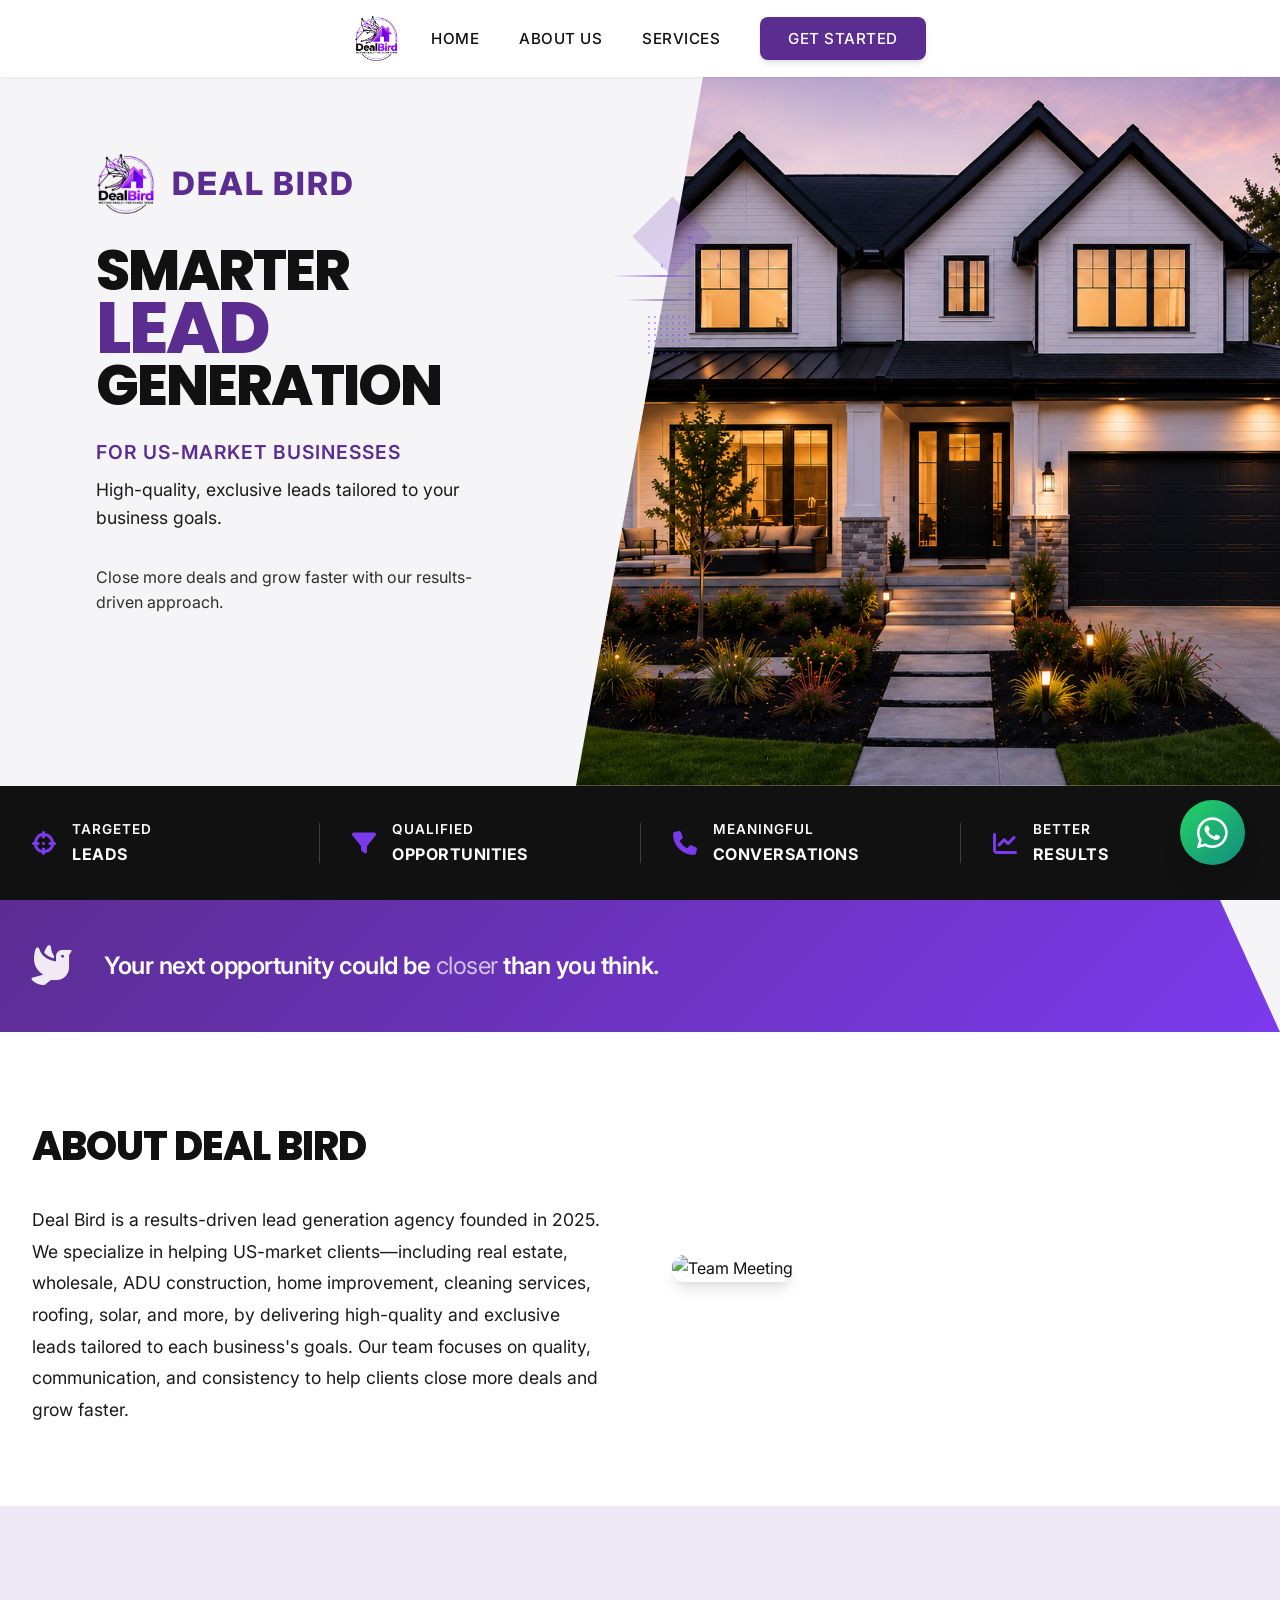
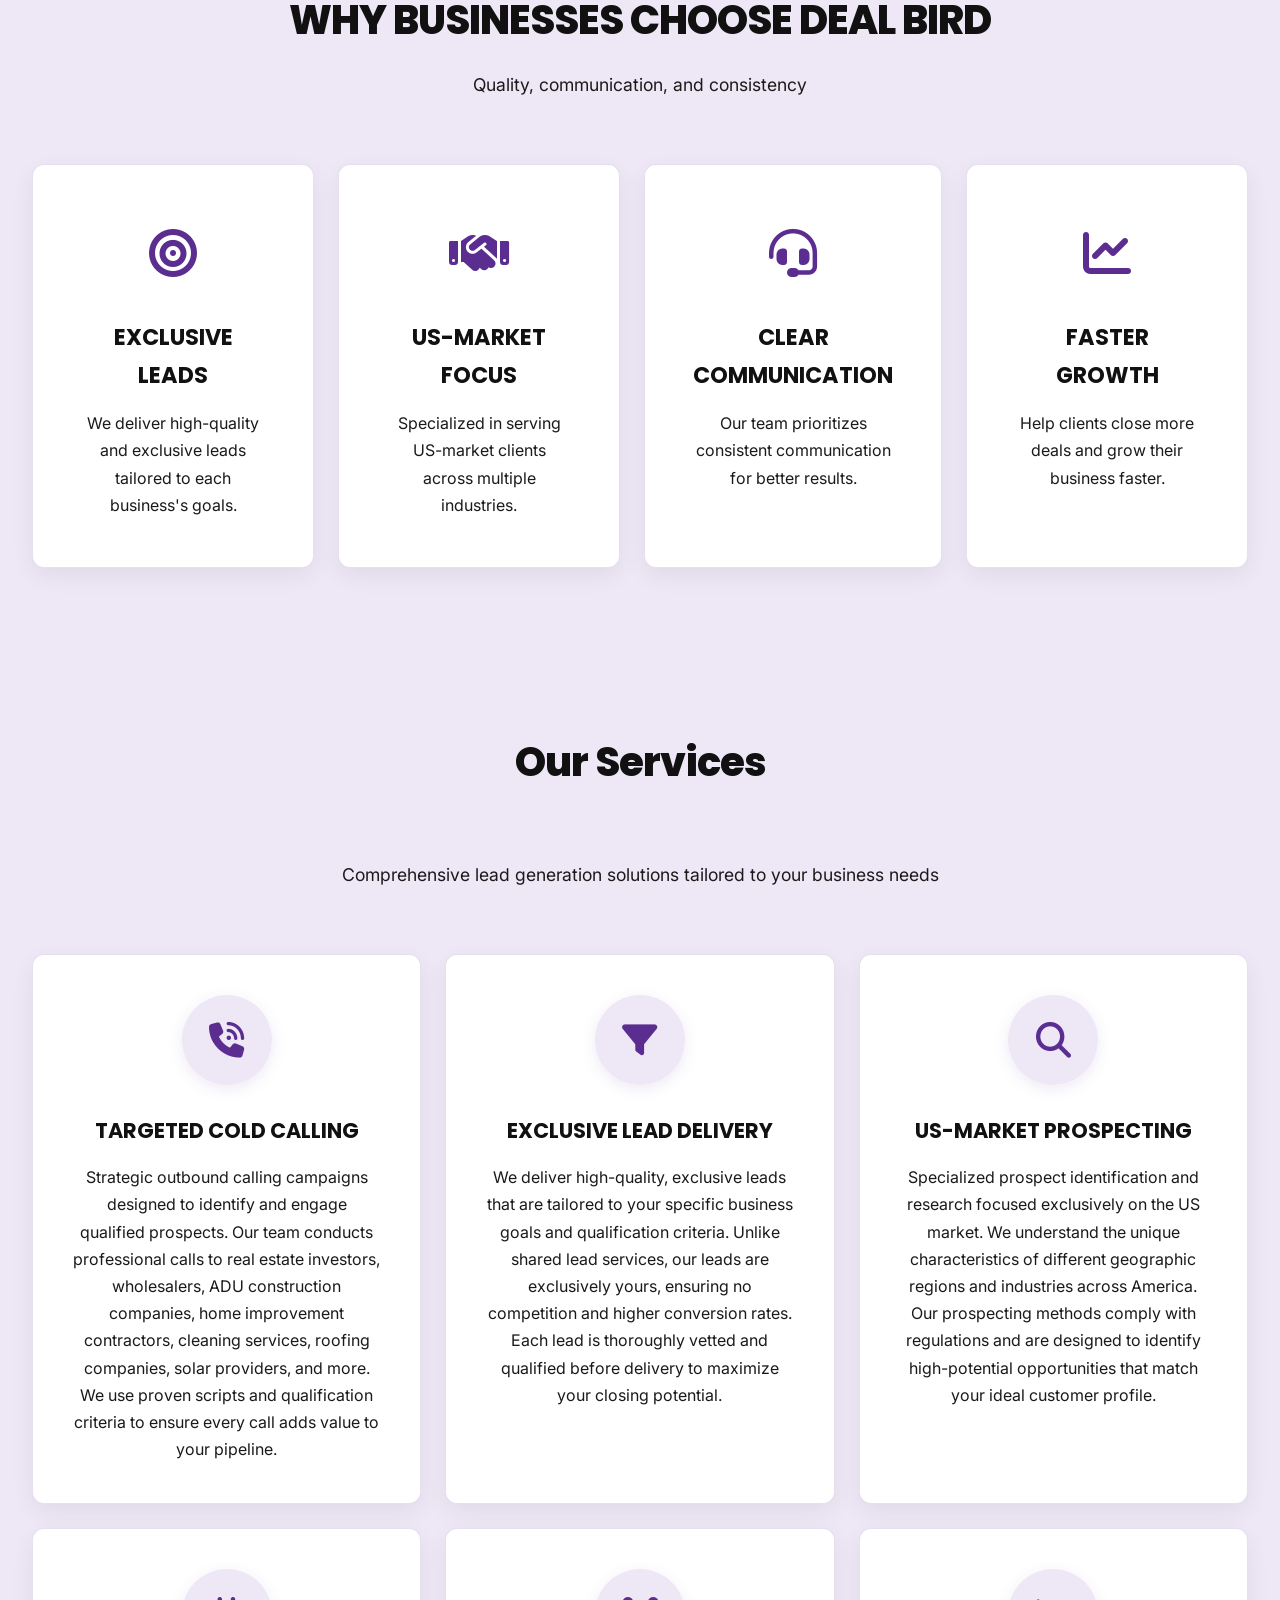
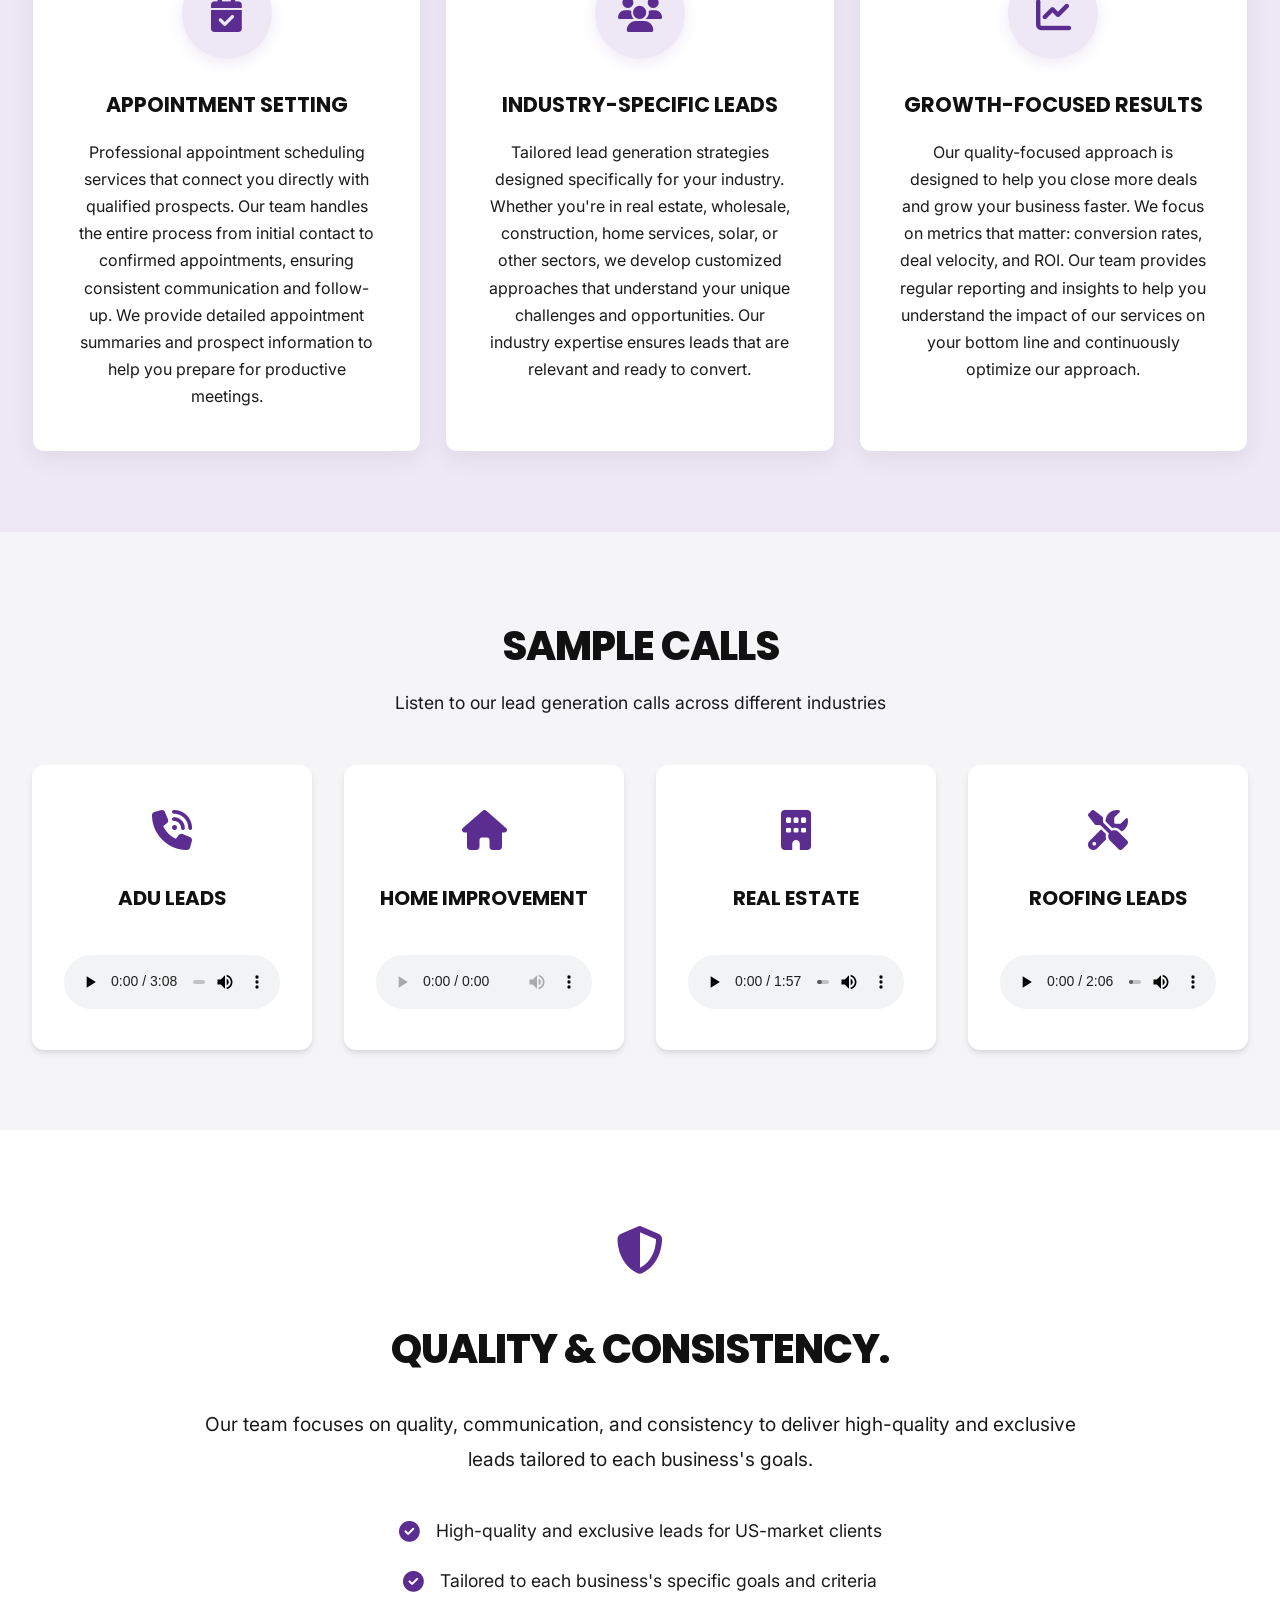
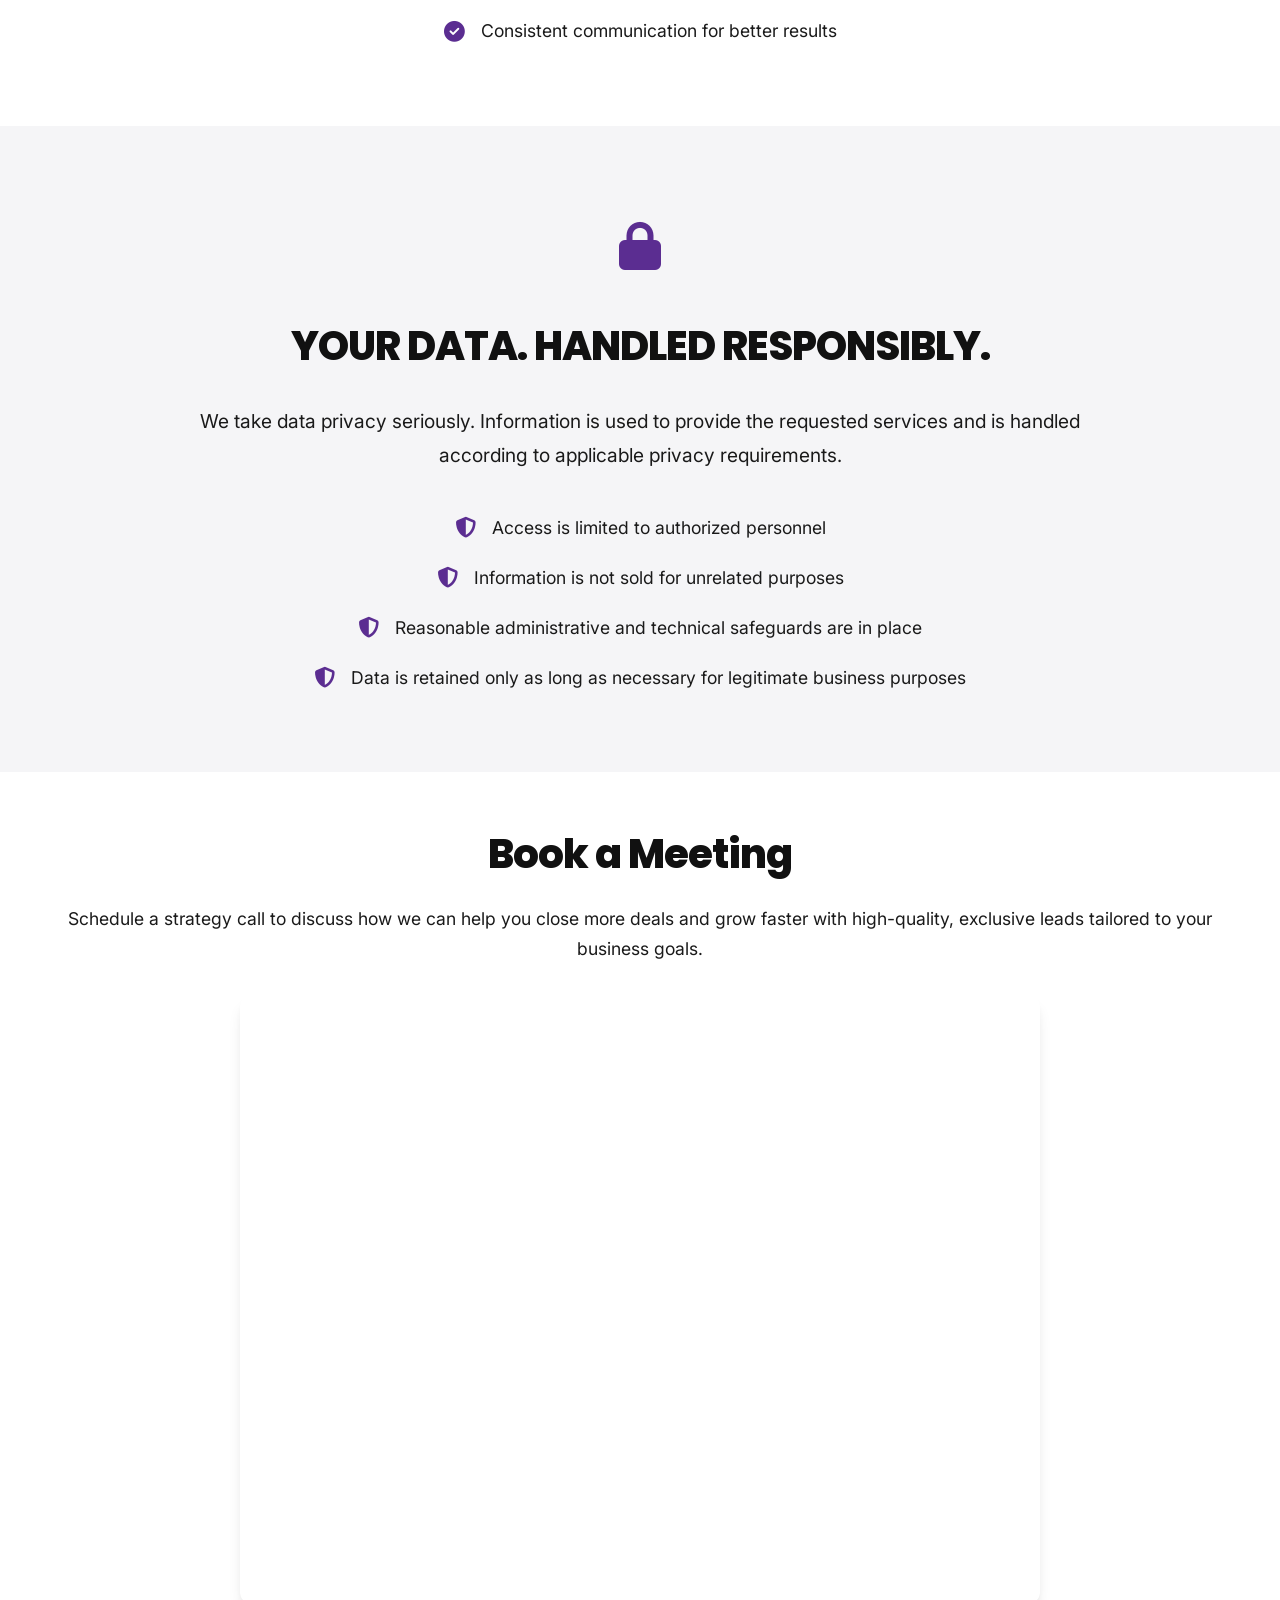
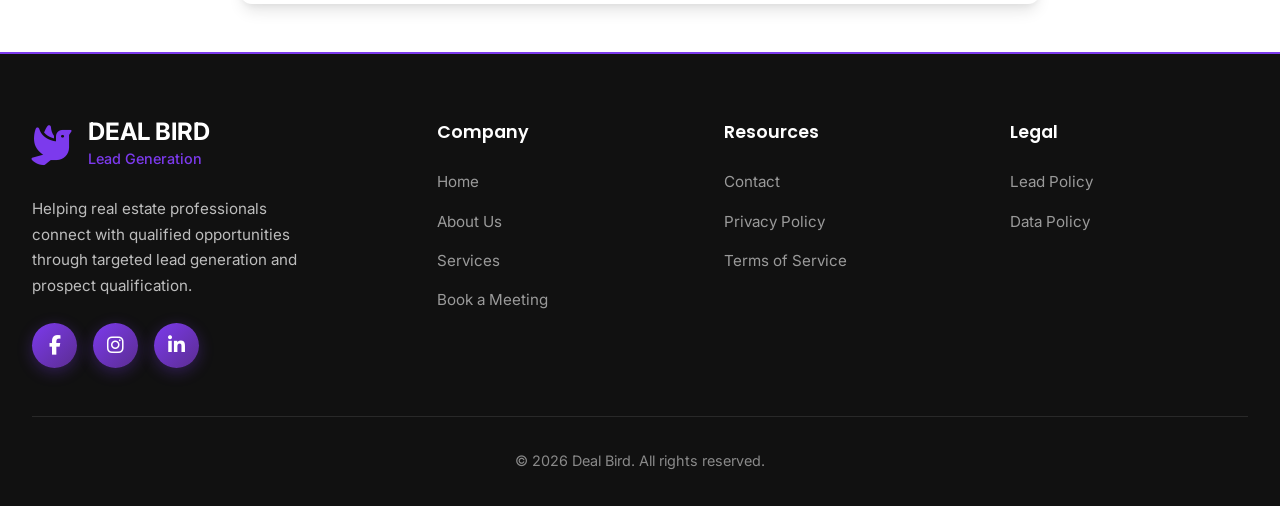
==== index.html @ d58fe621 "Add files via upload" ====
<!DOCTYPE html>
<html lang="en">
<head>
    <meta charset="UTF-8">
    <meta name="viewport" content="width=device-width, initial-scale=1.0, maximum-scale=1.0, user-scalable=no">
    <title>Deal Bird | Real Estate Lead Generation</title>
    <meta name="description" content="Deal Bird helps real estate professionals connect with qualified opportunities through targeted lead generation, cold calling and prospect qualification.">
    <link rel="preconnect" href="https://fonts.googleapis.com">
    <link rel="preconnect" href="https://fonts.gstatic.com" crossorigin>
    <link href="https://fonts.googleapis.com/css2?family=Inter:wght@400;500;600;700&family=Poppins:wght@700;800&display=swap" rel="stylesheet">
    <link rel="stylesheet" href="styles.css">
    <link rel="stylesheet" href="https://cdnjs.cloudflare.com/ajax/libs/font-awesome/6.4.0/css/all.min.css">
</head>
<body>
    <!-- Navigation -->
    <nav class="navbar">
        <div class="nav-container">
            <div class="logo">
                <img src="assets/logo.ico" alt="Deal Bird Logo" class="logo-img">
            </div>
            <ul class="nav-menu">
                <li><a href="#home">Home</a></li>
                <li><a href="#about">About Us</a></li>
                <li><a href="#services">Services</a></li>
                <li><a href="#book-meeting" class="btn-book-meeting">Get Started</a></li>
            </ul>
            <div class="hamburger">
                <span></span>
                <span></span>
                <span></span>
            </div>
        </div>
    </nav>

    <!-- Hero Section Wrapper -->
    <div class="hero-wrapper">
    <!-- Hero Section -->
    <section id="home" class="hero">
        <div class="hero-container">
            <div class="hero-left">
                <div class="hero-brand">
                    <img src="assets/logo.ico" alt="Deal Bird Logo" class="hero-logo">
                    <span class="hero-brand-name">DEAL BIRD</span>
                </div>
                <h1 class="hero-title">
                    <span class="title-smarter">SMARTER</span>
                    <span class="title-lead">LEAD</span>
                    <span class="title-generation">GENERATION</span>
                </h1>
                <p class="hero-subtitle">FOR US-MARKET BUSINESSES</p>
                <div class="hero-description-wrapper">
                    <p class="hero-description">High-quality, exclusive leads tailored to your business goals.</p>
                </div>
                <p class="hero-description-extended">Close more deals and grow faster with our results-driven approach.</p>
                <!-- Google Calendar Appointment Scheduling begin -->
<link href="https://calendar.google.com/calendar/scheduling-button-script.css" rel="stylesheet">
<script src="https://calendar.google.com/calendar/scheduling-button-script.js" async></script>
<script>
(function() {
  var target = document.currentScript;
  window.addEventListener('load', function() {
    calendar.schedulingButton.load({
      url: 'https://calendar.google.com/calendar/appointments/schedules/AcZssZ2p82bOeeBpddSnozGxXfjuK-v0FBzUggP9d746LVMNVBGsROyrPAqVVKRMKeIdL76BM6XuVFI8?gv=true',
      color: '#8E24AA',
      label: 'Book an appointment',
      target,
    });
  });
})();
</script>
<!-- end Google Calendar Appointment Scheduling -->
            </div>
            <div class="hero-right">
                <div class="hero-purple-corner-1"></div>
                <div class="hero-purple-corner-2"></div>
                <div class="hero-purple-line-1"></div>
                <div class="hero-purple-line-2"></div>
                <div class="hero-geo-dots"></div>
                <div class="hero-image-wrapper">
                    <img src="assets/background.jpg" alt="Luxury Home" class="hero-image">
                </div>
            </div>
        </div>
    </section>

    <!-- Feature Bar -->
    <section class="feature-bar">
        <div class="feature-bar-container">
            <div class="feature-item">
                <i class="fas fa-crosshairs"></i>
                <div class="feature-text">
                    <span class="feature-title">TARGETED</span>
                    <span class="feature-subtitle">LEADS</span>
                </div>
            </div>
            <div class="feature-divider"></div>
            <div class="feature-item">
                <i class="fas fa-filter"></i>
                <div class="feature-text">
                    <span class="feature-title">QUALIFIED</span>
                    <span class="feature-subtitle">OPPORTUNITIES</span>
                </div>
            </div>
            <div class="feature-divider"></div>
            <div class="feature-item">
                <i class="fas fa-phone"></i>
                <div class="feature-text">
                    <span class="feature-title">MEANINGFUL</span>
                    <span class="feature-subtitle">CONVERSATIONS</span>
                </div>
            </div>
            <div class="feature-divider"></div>
            <div class="feature-item">
                <i class="fas fa-chart-line"></i>
                <div class="feature-text">
                    <span class="feature-title">BETTER</span>
                    <span class="feature-subtitle">RESULTS</span>
                </div>
            </div>
        </div>
    </section>
    </div>

    <!-- Purple CTA Strip -->
    <section class="cta-strip">
        <div class="cta-strip-container">
            <div class="cta-strip-content">
                <div class="cta-icon">
                    <i class="fas fa-dove"></i>
                </div>
                <p class="cta-text">Your next opportunity could be <span class="cta-highlight">closer</span> than you think.</p>
            </div>
        </div>
    </section>

    <!-- About Section -->
    <section id="about" class="about">
        <div class="about-container">
            <div class="about-content">
                <h2>ABOUT DEAL BIRD</h2>
                <p>Deal Bird is a results-driven lead generation agency founded in 2025. We specialize in helping US-market clients—including real estate, wholesale, ADU construction, home improvement, cleaning services, roofing, solar, and more, by delivering high-quality and exclusive leads tailored to each business's goals. Our team focuses on quality, communication, and consistency to help clients close more deals and grow faster.</p>
            </div>
            <div class="about-image">
                <img src="https://images.unsplash.com/photo-1556761175-5973dc0f32e7?w=600&h=400&fit=crop" alt="Team Meeting">
            </div>
        </div>
    </section>

    <!-- Why Work With Us Section -->
    <section class="trust-section">
        <div class="trust-container">
            <h2>WHY BUSINESSES CHOOSE DEAL BIRD</h2>
            <p class="section-subtitle">Quality, communication, and consistency</p>
            <div class="trust-grid">
                <div class="trust-card">
                    <div class="trust-icon">
                        <i class="fas fa-bullseye"></i>
                    </div>
                    <h3>EXCLUSIVE LEADS</h3>
                    <p>We deliver high-quality and exclusive leads tailored to each business's goals.</p>
                </div>
                <div class="trust-card">
                    <div class="trust-icon">
                        <i class="fas fa-handshake"></i>
                    </div>
                    <h3>US-MARKET FOCUS</h3>
                    <p>Specialized in serving US-market clients across multiple industries.</p>
                </div>
                <div class="trust-card">
                    <div class="trust-icon">
                        <i class="fas fa-headset"></i>
                    </div>
                    <h3>CLEAR COMMUNICATION</h3>
                    <p>Our team prioritizes consistent communication for better results.</p>
                </div>
                <div class="trust-card">
                    <div class="trust-icon">
                        <i class="fas fa-chart-line"></i>
                    </div>
                    <h3>FASTER GROWTH</h3>
                    <p>Help clients close more deals and grow their business faster.</p>
                </div>
            </div>
        </div>
    </section>

    <!-- Services Section -->
    <section id="services" class="services">
        <div class="services-container">
            <h2>Our Services</h2>
            <p class="section-subtitle">Comprehensive lead generation solutions tailored to your business needs</p>
            <div class="services-grid">
                <div class="service-card">
                    <div class="service-icon">
                        <i class="fas fa-phone-volume"></i>
                    </div>
                    <h3>TARGETED COLD CALLING</h3>
                    <p>Strategic outbound calling campaigns designed to identify and engage qualified prospects. Our team conducts professional calls to real estate investors, wholesalers, ADU construction companies, home improvement contractors, cleaning services, roofing companies, solar providers, and more. We use proven scripts and qualification criteria to ensure every call adds value to your pipeline.</p>
                </div>
                <div class="service-card">
                    <div class="service-icon">
                        <i class="fas fa-filter"></i>
                    </div>
                    <h3>EXCLUSIVE LEAD DELIVERY</h3>
                    <p>We deliver high-quality, exclusive leads that are tailored to your specific business goals and qualification criteria. Unlike shared lead services, our leads are exclusively yours, ensuring no competition and higher conversion rates. Each lead is thoroughly vetted and qualified before delivery to maximize your closing potential.</p>
                </div>
                <div class="service-card">
                    <div class="service-icon">
                        <i class="fas fa-search"></i>
                    </div>
                    <h3>US-MARKET PROSPECTING</h3>
                    <p>Specialized prospect identification and research focused exclusively on the US market. We understand the unique characteristics of different geographic regions and industries across America. Our prospecting methods comply with regulations and are designed to identify high-potential opportunities that match your ideal customer profile.</p>
                </div>
                <div class="service-card">
                    <div class="service-icon">
                        <i class="fas fa-calendar-check"></i>
                    </div>
                    <h3>APPOINTMENT SETTING</h3>
                    <p>Professional appointment scheduling services that connect you directly with qualified prospects. Our team handles the entire process from initial contact to confirmed appointments, ensuring consistent communication and follow-up. We provide detailed appointment summaries and prospect information to help you prepare for productive meetings.</p>
                </div>
                <div class="service-card">
                    <div class="service-icon">
                        <i class="fas fa-users"></i>
                    </div>
                    <h3>INDUSTRY-SPECIFIC LEADS</h3>
                    <p>Tailored lead generation strategies designed specifically for your industry. Whether you're in real estate, wholesale, construction, home services, solar, or other sectors, we develop customized approaches that understand your unique challenges and opportunities. Our industry expertise ensures leads that are relevant and ready to convert.</p>
                </div>
                <div class="service-card">
                    <div class="service-icon">
                        <i class="fas fa-chart-line"></i>
                    </div>
                    <h3>GROWTH-FOCUSED RESULTS</h3>
                    <p>Our quality-focused approach is designed to help you close more deals and grow your business faster. We focus on metrics that matter: conversion rates, deal velocity, and ROI. Our team provides regular reporting and insights to help you understand the impact of our services on your bottom line and continuously optimize our approach.</p>
                </div>
            </div>
        </div>
    </section>

    <!-- Sample Calls Section -->
    <section class="sample-calls">
        <div class="sample-calls-container">
            <h2>SAMPLE CALLS</h2>
            <p class="section-subtitle">Listen to our lead generation calls across different industries</p>
            <div class="sample-calls-grid">
                <div class="sample-call-card">
                    <div class="sample-call-icon">
                        <i class="fas fa-phone-volume"></i>
                    </div>
                    <h3>ADU LEADS</h3>
                    <audio controls>
                        <source src="assets/ADU Lead.mp3" type="audio/mpeg">
                        Your browser does not support the audio element.
                    </audio>
                </div>
                <div class="sample-call-card">
                    <div class="sample-call-icon">
                        <i class="fas fa-home"></i>
                    </div>
                    <h3>HOME IMPROVEMENT</h3>
                    <audio controls>
                        <source src="assets/Home Improvement.mpeg" type="audio/mpeg">
                        Your browser does not support the audio element.
                    </audio>
                </div>
                <div class="sample-call-card">
                    <div class="sample-call-icon">
                        <i class="fas fa-building"></i>
                    </div>
                    <h3>REAL ESTATE</h3>
                    <audio controls>
                        <source src="assets/Realestate.mp3" type="audio/mpeg">
                        Your browser does not support the audio element.
                    </audio>
                </div>
                <div class="sample-call-card">
                    <div class="sample-call-icon">
                        <i class="fas fa-tools"></i>
                    </div>
                    <h3>ROOFING LEADS</h3>
                    <audio controls>
                        <source src="assets/roofing lead.mp3" type="audio/mpeg">
                        Your browser does not support the audio element.
                    </audio>
                </div>
            </div>
        </div>
    </section>

    <!-- Lead Quality Section -->
    <section class="lead-quality">
        <div class="lead-quality-container">
            <div class="lead-quality-content">
                <div class="lead-quality-icon">
                    <i class="fas fa-shield-alt"></i>
                </div>
                <h2>QUALITY & CONSISTENCY.</h2>
                <p>Our team focuses on quality, communication, and consistency to deliver high-quality and exclusive leads tailored to each business's goals.</p>
                <div class="lead-quality-points">
                    <div class="quality-point">
                        <i class="fas fa-check-circle"></i>
                        <span>High-quality and exclusive leads for US-market clients</span>
                    </div>
                    <div class="quality-point">
                        <i class="fas fa-check-circle"></i>
                        <span>Tailored to each business's specific goals and criteria</span>
                    </div>
                    <div class="quality-point">
                        <i class="fas fa-check-circle"></i>
                        <span>Consistent communication for better results</span>
                    </div>
                </div>
            </div>
        </div>
    </section>

    <!-- Data Privacy Section -->
    <section class="data-privacy">
        <div class="data-privacy-container">
            <div class="data-privacy-content">
                <div class="data-privacy-icon">
                    <i class="fas fa-lock"></i>
                </div>
                <h2>YOUR DATA. HANDLED RESPONSIBLY.</h2>
                <p>We take data privacy seriously. Information is used to provide the requested services and is handled according to applicable privacy requirements.</p>
                <div class="data-privacy-points">
                    <div class="privacy-point">
                        <i class="fas fa-shield-alt"></i>
                        <span>Access is limited to authorized personnel</span>
                    </div>
                    <div class="privacy-point">
                        <i class="fas fa-shield-alt"></i>
                        <span>Information is not sold for unrelated purposes</span>
                    </div>
                    <div class="privacy-point">
                        <i class="fas fa-shield-alt"></i>
                        <span>Reasonable administrative and technical safeguards are in place</span>
                    </div>
                    <div class="privacy-point">
                        <i class="fas fa-shield-alt"></i>
                        <span>Data is retained only as long as necessary for legitimate business purposes</span>
                    </div>
                </div>
            </div>
        </div>
    </section>

    <!-- Book a Meeting Section -->
    <section id="book-meeting" class="book-meeting">
        <div class="book-meeting-container">
            <h2>Book a Meeting</h2>
            <p>Schedule a strategy call to discuss how we can help you close more deals and grow faster with high-quality, exclusive leads tailored to your business goals.</p>
            <div class="booking-iframe">
                <!-- Google Calendar Appointment Scheduling begin -->
<iframe src="https://calendar.google.com/calendar/appointments/schedules/AcZssZ2p82bOeeBpddSnozGxXfjuK-v0FBzUggP9d746LVMNVBGsROyrPAqVVKRMKeIdL76BM6XuVFI8?gv=true&hl=en" style="border: 0" width="100%" height="600" frameborder="0"></iframe>
<!-- end Google Calendar Appointment Scheduling -->
            </div>
        </div>
    </section>

    <!-- Footer -->
    <footer class="footer">
        <div class="footer-container">
            <div class="footer-grid">
                <div class="footer-brand">
                    <div class="footer-logo-lockup">
                        <i class="fas fa-dove footer-logo-icon"></i>
                        <div class="footer-logo-text">
                            <span class="footer-logo-name">DEAL BIRD</span>
                            <span class="footer-logo-tagline">Lead Generation</span>
                        </div>
                    </div>
                    <p class="footer-description">Helping real estate professionals connect with qualified opportunities through targeted lead generation and prospect qualification.</p>
                    <div class="social-links">
                        <a href="https://www.facebook.com/profile.php?id=61592684417200" target="_blank" class="social-link">
                            <i class="fab fa-facebook-f"></i>
                        </a>
                        <a href="https://www.instagram.com/dealbird_/" target="_blank" class="social-link">
                            <i class="fab fa-instagram"></i>
                        </a>
                        <a href="https://www.linkedin.com/company/deal-birdd/about/" target="_blank" class="social-link">
                            <i class="fab fa-linkedin-in"></i>
                        </a>
                    </div>
                </div>
                <div class="footer-company">
                    <h4>Company</h4>
                    <ul>
                        <li><a href="#home">Home</a></li>
                        <li><a href="#about">About Us</a></li>
                        <li><a href="#services">Services</a></li>
                        <li><a href="#book-meeting">Book a Meeting</a></li>
                    </ul>
                </div>
                <div class="footer-resources">
                    <h4>Resources</h4>
                    <ul>
                        <li><a href="#contact">Contact</a></li>
                        <li><a href="privacy-policy.html">Privacy Policy</a></li>
                        <li><a href="terms-of-service.html">Terms of Service</a></li>
                    </ul>
                </div>
                <div class="footer-legal">
                    <h4>Legal</h4>
                    <ul>
                        <li><a href="lead-policy.html">Lead Policy</a></li>
                        <li><a href="data-policy.html">Data Policy</a></li>
                    </ul>
                </div>
            </div>
            <div class="footer-bottom">
                <p>&copy; 2026 Deal Bird. All rights reserved.</p>
            </div>
        </div>
    </footer>

    <!-- Floating WhatsApp Button -->
    <a href="https://wa.me/1234567890" class="whatsapp-float" target="_blank">
        <i class="fab fa-whatsapp"></i>
    </a>

    <script src="script.js"></script>
</body>
</html>
---- styles.css ----
/* Reset and Base Styles */
* {
    margin: 0;
    padding: 0;
    box-sizing: border-box;
}

:root {
    --color-primary: #5B2D91;
    --color-accent: #7C3AED;
    --color-dark-purple: #452080;
    --color-black: #111111;
    --color-dark: #1A1A1A;
    --color-white: #FFFFFF;
    --color-off-white: #F5F5F7;
    --color-light-purple: #EDE7F6;
    --shadow-sm: 0 1px 2px 0 rgba(0, 0, 0, 0.05);
    --shadow-md: 0 4px 6px -1px rgba(0, 0, 0, 0.1), 0 2px 4px -1px rgba(0, 0, 0, 0.06);
    --shadow-lg: 0 10px 15px -3px rgba(0, 0, 0, 0.1), 0 4px 6px -2px rgba(0, 0, 0, 0.05);
    --shadow-xl: 0 20px 25px -5px rgba(0, 0, 0, 0.1), 0 10px 10px -5px rgba(0, 0, 0, 0.04);
    --shadow-card: 0 8px 25px rgba(17, 17, 17, 0.08);
    --shadow-button: 0 5px 15px rgba(91, 45, 145, 0.20);
}

body {
    font-family: 'Inter', -apple-system, BlinkMacSystemFont, 'Segoe UI', Roboto, 'Helvetica Neue', Arial, sans-serif;
    background-color: var(--color-off-white);
    color: var(--color-black);
    line-height: 1.7;
    overflow-x: hidden;
    -webkit-font-smoothing: antialiased;
    -moz-osx-font-smoothing: grayscale;
    min-height: 100vh;
}

h1, h2, h3, h4, h5, h6 {
    font-family: 'Poppins', -apple-system, BlinkMacSystemFont, 'Segoe UI', Roboto, 'Helvetica Neue', Arial, sans-serif;
    font-weight: 700;
}

body::before {
    display: none;
}

body::after {
    display: none;
}

/* Navigation */
.navbar {
    background-color: var(--color-white);
    padding: 1rem 0;
    position: fixed;
    width: 100%;
    top: 0;
    z-index: 1000;
    box-shadow: var(--shadow-sm);
}

.nav-container {
    max-width: 1400px;
    margin: 0 auto;
    padding: 0 2rem;
    display: flex;
    justify-content: center;
    align-items: center;
    gap: 2rem;
}

.logo {
    display: flex;
    align-items: center;
    gap: 0.75rem;
}

.logo-img {
    height: 45px;
    width: auto;
    object-fit: contain;
}

.nav-menu {
    display: flex;
    list-style: none;
    gap: 2.5rem;
    align-items: center;
}

.nav-menu a {
    text-decoration: none;
    color: var(--color-black);
    font-weight: 500;
    font-size: 0.95rem;
    transition: color 0.3s ease;
    text-transform: uppercase;
    letter-spacing: 0.5px;
    position: relative;
}

.nav-menu a:hover {
    color: var(--color-primary);
}

.nav-menu a::after {
    content: '';
    position: absolute;
    bottom: -4px;
    left: 0;
    width: 0;
    height: 2px;
    background: var(--color-primary);
    transition: width 0.3s ease;
}

.nav-menu a:hover::after {
    width: 100%;
}

.btn-book-meeting {
    background-color: var(--color-primary);
    color: var(--color-white) !important;
    padding: 0.75rem 1.75rem;
    border-radius: 8px;
    font-weight: 600;
    font-size: 0.9rem;
    transition: all 0.3s ease;
    box-shadow: var(--shadow-md);
}

.btn-book-meeting:hover {
    background-color: var(--color-dark-purple);
    transform: translateY(-2px);
    box-shadow: var(--shadow-lg);
}

.hamburger {
    display: none;
    flex-direction: column;
    cursor: pointer;
    gap: 5px;
}

.hamburger span {
    width: 25px;
    height: 3px;
    background-color: var(--black);
    transition: 0.3s;
}

/* Hero Section Wrapper - Flex column for viewport fit */
.hero-wrapper {
    display: flex;
    flex-direction: column;
    justify-content: space-between;
    height: 100vh;
    overflow: hidden;
    width: 100%;
}

/* Hero Section */
.hero {
    position: relative;
    background: var(--color-off-white);
    padding: 0;
    flex: 1;
    overflow: hidden;
    width: 100%;
}

.hero-container {
    max-width: 100%;
    margin: 0 auto;
    padding: 0;
    display: grid;
    grid-template-columns: 45% 55%;
    gap: 0;
    align-items: center;
    width: 100%;
    height: 100%;
}

.hero-left {
    position: relative;
    z-index: 2;
    max-width: 1000px;
    padding: 0 6rem;
}

.hero-brand {
    display: flex;
    align-items: center;
    gap: 1rem;
    margin-bottom: 2rem;
}

.hero-logo {
    height: 60px;
    width: auto;
}

.hero-brand-name {
    font-size: 2rem;
    font-weight: 800;
    color: var(--color-primary);
    letter-spacing: 2px;
}

.hero-right {
    position: relative;
    height: 100%;
    overflow: hidden;
}

.hero-image-wrapper {
    position: absolute;
    top: 0;
    right: 0;
    width: 100%;
    height: 100%;
    clip-path: polygon(20% 0, 100% 0, 100% 100%, 0 100%);
}

.hero-image {
    width: 100%;
    height: 100%;
    object-fit: cover;
    object-position: center center;
}

/* Purple diagonal accent lines along the edge */
.hero-diagonal-line {
    position: absolute;
    top: 0;
    left: 0;
    width: 100%;
    height: 100%;
    background: linear-gradient(135deg, #5B2D91 0%, #5B2D91 3px, transparent 3px);
    clip-path: polygon(19.5% 0, 20.5% 0, -0.5% 100%, 0.5% 100%);
    z-index: 5;
    pointer-events: none;
}

.hero-diagonal-line-light {
    position: absolute;
    top: 0;
    left: 0;
    width: 100%;
    height: 100%;
    background: linear-gradient(135deg, #7C3AED 0%, #7C3AED 2px, transparent 2px);
    clip-path: polygon(20.2% 0, 20.8% 0%, 0.2% 100%, 0.8% 100%);
    z-index: 5;
    pointer-events: none;
}

/* Purple geometric corner overlay - overlapping diagonal */
.hero-purple-corner-1 {
    position: absolute;
    top: 25%;
    left: 8%;
    width: 80px;
    height: 80px;
    background: linear-gradient(135deg, #5B2D91 0%, #7C3AED 100%);
    clip-path: polygon(50% 0%, 100% 50%, 50% 100%, 0% 50%);
    opacity: 0.2;
    z-index: 10;
}

.hero-purple-corner-2 {
    position: absolute;
    top: 30%;
    left: 12%;
    width: 60px;
    height: 60px;
    border: 3px solid #7C3AED;
    clip-path: polygon(50% 0%, 100% 50%, 50% 100%, 0% 50%);
    opacity: 0.4;
    z-index: 10;
}

.hero-purple-line-1 {
    position: absolute;
    top: 35%;
    left: 5%;
    width: 100px;
    height: 2px;
    background: linear-gradient(90deg, transparent 0%, #7C3AED 50%, transparent 100%);
    opacity: 0.6;
    z-index: 10;
}

.hero-purple-line-2 {
    position: absolute;
    top: 38%;
    left: 7%;
    width: 80px;
    height: 2px;
    background: linear-gradient(90deg, transparent 0%, #5B2D91 50%, transparent 100%);
    opacity: 0.5;
    z-index: 10;
}

.hero-geo-dots {
    position: absolute;
    top: 40%;
    left: 10%;
    width: 40px;
    height: 40px;
    background-image: radial-gradient(circle, #7C3AED 1.5px, transparent 1.5px);
    background-size: 6px 6px;
    opacity: 0.4;
    z-index: 10;
}

.hero-title {
    font-size: 5rem;
    font-weight: 800;
    line-height: 0.9;
    margin-bottom: 1.5rem;
    letter-spacing: -2px;
    text-transform: uppercase;
}

.title-smarter {
    color: var(--color-black);
    display: block;
    font-size: 56px;
}

.title-lead {
    color: var(--color-primary);
    display: block;
    font-size: 72px;
}

.title-generation {
    color: var(--color-black);
    display: block;
    font-size: 56px;
}

.hero-subtitle {
    font-size: 1.2rem;
    color: var(--color-primary);
    font-weight: 600;
    margin-bottom: 0.5rem;
    letter-spacing: 1px;
    text-transform: uppercase;
}

.hero-description-wrapper {
    display: flex;
    align-items: center;
    gap: 1.5rem;
    margin-bottom: 2rem;
}

.hero-description {
    font-size: 1.1rem;
    color: var(--color-dark);
    line-height: 1.6;
    margin: 0;
}

.hero-description strong {
    color: var(--color-primary);
    font-weight: 700;
}

.hero-description-extended {
    font-size: 1rem;
    color: var(--color-dark);
    line-height: 1.6;
    margin-bottom: 1rem;
    opacity: 0.9;
}

.hero-cta {
    display: inline-block;
    background-color: var(--color-primary);
    color: var(--color-white);
    padding: 1rem 2.5rem;
    border-radius: 8px;
    font-weight: 600;
    font-size: 1rem;
    text-decoration: none;
    transition: all 0.3s ease;
    box-shadow: var(--shadow-button);
    min-width: 200px;
    text-align: center;
}

.hero-cta:hover {
    background-color: var(--color-dark-purple);
    transform: translateY(-3px);
    box-shadow: var(--shadow-lg);
}

.hero-services {
    display: grid;
    grid-template-columns: repeat(3, 1fr);
    gap: 1.25rem;
}

.hero-service-item {
    display: flex;
    align-items: center;
    gap: 1rem;
    padding: 1.25rem;
    background: var(--white);
    border-radius: 12px;
    border-left: 4px solid var(--primary-purple);
    transition: all 0.3s ease;
}

.hero-service-item:hover {
    transform: translateY(-3px);
    box-shadow: var(--shadow-lg);
}

.hero-service-item i {
    font-size: 1.4rem;
    color: var(--primary-purple);
}

.hero-service-item span {
    font-size: 0.85rem;
    font-weight: 600;
    color: var(--black);
    letter-spacing: 0.5px;
}

.hero-buttons {
    display: flex;
    gap: 1rem;
    flex-wrap: wrap;
}

.btn-primary {
    background: linear-gradient(135deg, var(--primary-purple) 0%, var(--dark-purple) 100%);
    color: var(--white);
    padding: 1rem 2.5rem;
    border: none;
    border-radius: 50px;
    font-size: 1rem;
    font-weight: 600;
    text-decoration: none;
    cursor: pointer;
    transition: all 0.3s ease;
    display: inline-flex;
    align-items: center;
    gap: 0.75rem;
    box-shadow: var(--shadow-md);
}

.btn-primary:hover {
    transform: translateY(-3px);
    box-shadow: var(--shadow-xl);
}

.btn-primary.disabled {
    background: var(--light-gray);
    cursor: not-allowed;
    transform: none;
    box-shadow: none;
}

.btn-whatsapp {
    background: linear-gradient(135deg, #25D366 0%, #128C7E 100%);
    color: var(--white);
    padding: 1rem 2.5rem;
    border: none;
    border-radius: 50px;
    font-size: 1rem;
    font-weight: 600;
    text-decoration: none;
    cursor: pointer;
    transition: all 0.3s ease;
    display: inline-flex;
    align-items: center;
    gap: 0.75rem;
    box-shadow: var(--shadow-md);
}

.btn-whatsapp:hover {
    transform: translateY(-3px);
    box-shadow: var(--shadow-xl);
}

/* Feature Bar */
.feature-bar {
    background-color: var(--color-black);
    padding: 2rem 0;
    width: 100%;
}

.feature-bar-container {
    max-width: 1280px;
    margin: 0 auto;
    padding: 0 2rem;
    display: flex;
    align-items: center;
    justify-content: space-between;
    gap: 2rem;
}

.feature-item {
    display: flex;
    align-items: center;
    gap: 1rem;
    flex: 1;
}

.feature-item i {
    font-size: 1.5rem;
    color: var(--color-accent);
}

.feature-text {
    display: flex;
    flex-direction: column;
}

.feature-title {
    font-size: 0.85rem;
    font-weight: 600;
    color: var(--color-white);
    letter-spacing: 1px;
    text-transform: uppercase;
}

.feature-subtitle {
    font-size: 1rem;
    font-weight: 700;
    color: var(--color-white);
    letter-spacing: 0.5px;
}

.feature-divider {
    width: 1px;
    height: 40px;
    background: rgba(255, 255, 255, 0.2);
}

/* Purple CTA Strip */
.cta-strip {
    background: linear-gradient(135deg, var(--color-primary) 0%, var(--color-accent) 100%);
    padding: 2rem 0;
    position: relative;
    clip-path: polygon(0 0, calc(100% - 60px) 0, 100% 100%, 0 100%);
}

.cta-strip-container {
    max-width: 1280px;
    margin: 0 auto;
    padding: 0 2rem;
}

.cta-strip-content {
    display: flex;
    align-items: center;
    gap: 2rem;
}

.cta-icon {
    font-size: 2.5rem;
    color: var(--color-white);
    opacity: 0.9;
}

.cta-text {
    font-size: 1.5rem;
    font-weight: 600;
    color: var(--color-white);
    margin: 0;
    letter-spacing: -0.5px;
}

.cta-highlight {
    color: rgba(255, 255, 255, 0.7);
    font-weight: 400;
}

/* Sample Calls Section */
.sample-calls {
    background: var(--color-off-white);
    padding: 5rem 0;
}

.sample-calls-container {
    max-width: 1280px;
    margin: 0 auto;
    padding: 0 2rem;
}

.sample-calls h2 {
    font-size: 2.5rem;
    text-align: center;
    margin-bottom: 0.5rem;
    color: var(--color-black);
    font-weight: 800;
    letter-spacing: -1px;
}

.sample-calls .section-subtitle {
    text-align: center;
    margin-bottom: 3rem;
    color: var(--color-dark);
    font-size: 1.1rem;
}

.sample-calls-grid {
    display: grid;
    grid-template-columns: repeat(auto-fit, minmax(280px, 1fr));
    gap: 2rem;
}

.sample-call-card {
    background: var(--color-white);
    padding: 2rem;
    border-radius: 12px;
    box-shadow: var(--shadow-md);
    text-align: center;
    transition: transform 0.3s ease, box-shadow 0.3s ease;
}

.sample-call-card:hover {
    transform: translateY(-5px);
    box-shadow: var(--shadow-lg);
}

.sample-call-icon {
    font-size: 2.5rem;
    color: var(--color-primary);
    margin-bottom: 1rem;
}

.sample-call-card h3 {
    font-size: 1.25rem;
    font-weight: 700;
    color: var(--color-black);
    margin-bottom: 1.5rem;
}

.sample-call-card audio {
    width: 100%;
    margin-top: 1rem;
}

/* About Section */
.about {
    background: var(--color-white);
    padding: 5rem 0;
}

.about-container {
    max-width: 1280px;
    margin: 0 auto;
    padding: 0 2rem;
    display: grid;
    grid-template-columns: 1fr 1fr;
    gap: 4rem;
    align-items: center;
}

.about-content h2 {
    font-size: 2.5rem;
    font-weight: 800;
    color: var(--color-black);
    margin-bottom: 1.5rem;
    letter-spacing: -1px;
}

.about-content h2 span {
    color: var(--color-primary);
}

.about-content p {
    font-size: 1.1rem;
    color: var(--color-dark);
    line-height: 1.8;
}

.about-image img {
    max-width: 100%;
    height: auto;
    border-radius: 12px;
    box-shadow: var(--shadow-lg);
}

/* Call Samples Section */
.call-samples {
    background: var(--color-off-white);
    padding: 5rem 0;
}

.call-samples-container {
    max-width: 1280px;
    margin: 0 auto;
    padding: 0 2rem;
}

.call-samples h2 {
    font-size: 2.5rem;
    text-align: center;
    margin-bottom: 1rem;
    color: var(--color-black);
    font-weight: 800;
    letter-spacing: -1px;
}

.call-samples h2 span {
    color: var(--color-primary);
}

.section-subtitle {
    text-align: center;
    color: var(--color-dark);
    margin-bottom: 4rem;
    font-size: 1.1rem;
}

.samples-grid {
    display: grid;
    grid-template-columns: repeat(auto-fit, minmax(320px, 1fr));
    gap: 2rem;
}

.sample-card {
    background: var(--color-white);
    border-radius: 12px;
    padding: 2rem;
    text-align: center;
    border: 1px solid var(--color-light-purple);
    transition: all 0.3s ease;
    box-shadow: var(--shadow-card);
}

.sample-card:hover {
    transform: translateY(-8px);
    box-shadow: var(--shadow-xl);
}

.sample-placeholder {
    background: linear-gradient(135deg, var(--color-dark-purple) 0%, var(--color-primary) 100%);
    height: 220px;
    display: flex;
    align-items: center;
    justify-content: center;
    border-radius: 8px;
}

.sample-placeholder i {
    font-size: 4rem;
    color: var(--color-white);
}

.sample-card h3 {
    padding: 1.75rem;
    font-size: 1.3rem;
    color: var(--color-black);
    font-weight: 700;
}

.sample-card p {
    padding: 0 1.75rem 1.75rem;
    color: var(--color-dark);
    line-height: 1.6;
}

/* Secret Section */
.secret-section {
    background: var(--color-off-white);
    padding: 6rem 0;
    text-align: center;
}

.secret-container {
    max-width: 1280px;
    margin: 0 auto;
    padding: 0 2rem;
}

.secret-content {
    display: grid;
    grid-template-columns: 1fr 1fr;
    gap: 4rem;
    align-items: center;
}

.secret-text h2 {
    font-size: 2.5rem;
    margin-bottom: 1.5rem;
    color: var(--color-black);
    font-weight: 800;
    letter-spacing: -1px;
}

.secret-text p {
    font-size: 1.2rem;
    color: var(--color-dark);
    line-height: 1.8;
}

.secret-visual {
    display: flex;
    justify-content: center;
    align-items: center;
}

.secret-graphic {
    display: flex;
    gap: 2rem;
    align-items: center;
    justify-content: center;
    padding: 3rem;
    background: linear-gradient(135deg, var(--color-light-purple) 0%, var(--color-off-white) 100%);
    border-radius: 20px;
    border: 2px solid rgba(91,45,145,0.2);
}

.secret-graphic i {
    font-size: 3.5rem;
    color: var(--color-primary);
}

.process {
    background: var(--color-white);
    padding: 6rem 0;
}

.process-container {
    max-width: 1280px;
    margin: 0 auto;
    padding: 0 2rem;
}

.process h2 {
    font-size: 2.5rem;
    text-align: center;
    margin-bottom: 4rem;
    color: var(--color-black);
    font-weight: 800;
    letter-spacing: -1px;
}

.process h2 span {
    color: var(--color-primary);
}

.process-grid {
    display: grid;
    grid-template-columns: repeat(5, 1fr);
    gap: 24px;
}

.process-card {
    background: #FFFFFF;
    padding: 2.5rem;
    border-radius: 12px;
    text-align: center;
    border: 1px solid rgba(91,45,145,0.15);
    transition: all 0.25s ease;
    box-shadow: 0 8px 25px rgba(17,17,17,0.06);
    position: relative;
}

.process-card:hover {
    background: #F0E9FA;
    border: 1px solid rgba(91,45,145,0.40);
    box-shadow: 0 15px 35px rgba(91,45,145,0.16);
    transform: translateY(-6px);
}

.process-card:hover .process-number {
    color: #7C3AED;
}

.process-number {
    font-size: 56px;
    font-weight: 700;
    color: #5B2D91;
    margin-bottom: 0.5rem;
    letter-spacing: -2px;
    transition: all 0.25s ease;
}

.process-icon {
    font-size: 1.8rem;
    color: var(--color-primary);
    margin-bottom: 1rem;
    transition: all 0.25s ease;
}

.process-card:hover .process-icon {
    color: #7C3AED;
}

.process-card h3 {
    font-size: 1.4rem;
    margin-bottom: 1rem;
    color: var(--color-black);
    font-weight: 700;
}

.process-card p {
    color: var(--color-dark);
    line-height: 1.7;
}

/* Services Section */
.services {
    background: var(--color-light-purple);
    padding: 5rem 0;
}

.services-header {
    text-align: center;
    margin-bottom: 4rem;
    padding: 2rem;
    background: rgba(255, 255, 255, 0.9);
    border-radius: 20px;
    border: 2px solid rgba(91, 33, 182, 0.5);
    max-width: 800px;
    margin-left: auto;
    margin-right: auto;
    box-shadow: var(--shadow-lg);
}

.services-container {
    max-width: 1280px;
    margin: 0 auto;
    padding: 0 2rem;
}

.services h2 {
    font-size: 2.5rem;
    text-align: center;
    margin-bottom: 4rem;
    color: var(--primary-purple);
    font-weight: 800;
    letter-spacing: -1px;
}

.services-grid {
    display: grid;
    grid-template-columns: repeat(3, 1fr);
    gap: 24px;
}

.service-card {
    background: #FFFFFF;
    padding: 2.5rem;
    border-radius: 12px;
    text-align: center;
    border: 1px solid rgba(91,45,145,0.15);
    transition: all 0.25s ease;
    box-shadow: 0 8px 25px rgba(17,17,17,0.06);
}

.service-card:hover {
    background: #F0E9FA;
    border: 1px solid rgba(91,45,145,0.40);
    box-shadow: 0 15px 35px rgba(91,45,145,0.16);
    transform: translateY(-6px);
}

.service-icon {
    width: 90px;
    height: 90px;
    background: linear-gradient(135deg, var(--color-light-purple) 0%, var(--color-light-purple) 100%);
    border-radius: 50%;
    display: flex;
    align-items: center;
    justify-content: center;
    margin: 0 auto 1.75rem;
    box-shadow: 0 4px 15px rgba(91,45,145,0.1);
    transition: all 0.25s ease;
}

.service-icon i {
    font-size: 2.2rem;
    color: var(--color-primary);
    transition: all 0.25s ease;
}

.service-card:hover .service-icon {
    background: #5B2D91;
}

.service-card:hover .service-icon i {
    color: #FFFFFF;
}

.service-card h3 {
    font-size: 1.3rem;
    margin-bottom: 1rem;
    color: var(--color-black);
    font-weight: 700;
}

.service-card p {
    color: var(--color-dark);
    line-height: 1.7;
}

/* Why Work With Us / Trust Section */
.trust-section {
    background: var(--color-light-purple);
    padding: 5rem 0;
}

.trust-container {
    max-width: 1280px;
    margin: 0 auto;
    padding: 0 2rem;
}

.trust-section h2 {
    font-size: 2.5rem;
    text-align: center;
    margin-bottom: 1rem;
    color: var(--color-black);
    font-weight: 800;
    letter-spacing: -1px;
}

.trust-section h2 span {
    color: var(--color-primary);
}

.trust-grid {
    display: grid;
    grid-template-columns: repeat(4, 1fr);
    gap: 24px;
    margin-top: 3rem;
}

.trust-card {
    background: #FFFFFF;
    padding: 3rem;
    border-radius: 12px;
    text-align: center;
    border: 1px solid rgba(91,45,145,0.15);
    transition: all 0.25s ease;
    box-shadow: 0 8px 25px rgba(17,17,17,0.06);
    min-height: 280px;
}

.trust-card:hover {
    background: #F0E9FA;
    border: 1px solid rgba(91,45,145,0.40);
    box-shadow: 0 15px 35px rgba(91,45,145,0.16);
    transform: translateY(-6px);
}

.trust-icon {
    font-size: 3rem;
    color: var(--color-primary);
    margin-bottom: 1.5rem;
    transition: all 0.25s ease;
}

.trust-card:hover .trust-icon {
    color: #7C3AED;
}

.trust-card h3 {
    font-size: 1.4rem;
    color: var(--color-black);
    font-weight: 700;
    margin-bottom: 1rem;
}

.trust-card p {
    color: var(--color-dark);
    line-height: 1.7;
    font-size: 1rem;
}

/* Lead Quality Section */
.lead-quality {
    background: var(--color-white);
    padding: 5rem 0;
}

.lead-quality-container {
    max-width: 1280px;
    margin: 0 auto;
    padding: 0 2rem;
}

.lead-quality-content {
    max-width: 900px;
    margin: 0 auto;
    text-align: center;
}

.lead-quality-icon {
    font-size: 3rem;
    color: var(--color-primary);
    margin-bottom: 1.5rem;
}

.lead-quality-content h2 {
    font-size: 2.5rem;
    margin-bottom: 1.5rem;
    color: var(--color-black);
    font-weight: 800;
    letter-spacing: -1px;
}

.lead-quality-content p {
    font-size: 1.2rem;
    color: var(--color-dark);
    line-height: 1.8;
    margin-bottom: 2.5rem;
}

.lead-quality-points {
    display: flex;
    flex-direction: column;
    gap: 1.25rem;
    align-items: center;
}

.quality-point {
    display: flex;
    align-items: center;
    gap: 1rem;
    font-size: 1.1rem;
    color: var(--color-dark);
}

.quality-point i {
    color: var(--color-primary);
    font-size: 1.3rem;
}

.lead-quality-grid {
    display: grid;
    grid-template-columns: 1fr 1fr;
    gap: 2rem;
    align-items: center;
}

.lead-quality-text {
    padding: 2rem;
    background: var(--color-white);
    border-radius: 12px;
    box-shadow: var(--shadow-card);
}

.lead-quality-text h2 {
    font-size: 2rem;
    margin-bottom: 1rem;
    color: var(--color-black);
    font-weight: 700;
}

.lead-quality-text p {
    font-size: 1.1rem;
    color: var(--color-dark);
    line-height: 1.7;
}

.lead-quality-visual {
    padding: 2rem;
    background: var(--color-white);
    border-radius: 12px;
    box-shadow: var(--shadow-card);
}

.lead-quality-visual img {
    width: 100%;
    height: auto;
    border-radius: 12px;
}

/* Data Privacy Section */
.data-privacy {
    background: var(--color-off-white);
    padding: 5rem 0;
}

.data-privacy-container {
    max-width: 1280px;
    margin: 0 auto;
    padding: 0 2rem;
}

.data-privacy-content {
    max-width: 900px;
    margin: 0 auto;
    text-align: center;
}

.data-privacy-icon {
    font-size: 3rem;
    color: var(--color-primary);
    margin-bottom: 1.5rem;
}

.data-privacy-content h2 {
    font-size: 2.5rem;
    margin-bottom: 1.5rem;
    color: var(--color-black);
    font-weight: 800;
    letter-spacing: -1px;
}

.data-privacy-content p {
    font-size: 1.2rem;
    color: var(--color-dark);
    line-height: 1.8;
    margin-bottom: 2.5rem;
}

.data-privacy-points {
    display: flex;
    flex-direction: column;
    gap: 1.25rem;
    align-items: center;
}

.privacy-point {
    display: flex;
    align-items: center;
    gap: 1rem;
    font-size: 1.1rem;
    color: var(--color-dark);
}

.privacy-point i {
    color: var(--color-primary);
    font-size: 1.3rem;
}

/* Contact Form Section */

.contact {
    background: var(--color-light-purple);
    padding: 5rem 0;
}

.contact-container {
    max-width: 1280px;
    margin: 0 auto;
    padding: 0 2rem;
}

.contact h2 {
    font-size: 2.5rem;
    text-align: center;
    margin-bottom: 1rem;
    color: var(--color-black);
    font-weight: 800;
    letter-spacing: -1px;
}

.contact h2 span {
    color: var(--color-primary);
}

.contact-form {
    background: var(--color-white);
    padding: 3rem;
    border-radius: 12px;
    border: 1px solid rgba(91,45,145,0.3);
    box-shadow: 0 15px 40px rgba(91,45,145,0.15);
    max-width: 600px;
    margin: 0 auto;
}

.form-group {
    margin-bottom: 1.75rem;
}

.form-group label {
    display: block;
    margin-bottom: 0.5rem;
    font-weight: 600;
    color: var(--color-black);
    font-size: 0.95rem;
}

.form-group input,
.form-group select,
.form-group textarea {
    width: 100%;
    padding: 1rem;
    border: 2px solid var(--color-light-purple);
    border-radius: 8px;
    font-size: 1rem;
    font-family: inherit;
    background: var(--color-off-white);
    color: var(--color-black);
    transition: all 0.3s ease;
}

.form-group input:focus,
.form-group select:focus,
.form-group textarea:focus {
    outline: none;
    border-color: var(--color-primary);
}

.form-group select {
    cursor: pointer;
}

.btn-submit {
    background-color: var(--color-primary);
    color: var(--color-white);
    padding: 1rem 2rem;
    border: none;
    border-radius: 8px;
    font-size: 1rem;
    font-weight: 600;
    cursor: pointer;
    transition: all 0.3s ease;
    width: 100%;
    box-shadow: var(--shadow-button);
}

.btn-submit:hover {
    background-color: var(--color-dark-purple);
    transform: translateY(-2px);
    box-shadow: var(--shadow-lg);
}

/* Book a Meeting Section */
.book-meeting {
    background: var(--color-white);
    padding: 3rem 0;
}

.book-meeting-container {
    max-width: 1280px;
    margin: 0 auto;
    padding: 0 2rem;
    text-align: center;
}

.book-meeting h2 {
    font-size: 2.5rem;
    margin-bottom: 1rem;
    color: var(--color-black);
    font-weight: 800;
    letter-spacing: -1px;
}

.book-meeting h2 span {
    color: var(--color-primary);
}

.book-meeting p {
    color: var(--color-dark);
    margin-bottom: 2rem;
    font-size: 1.1rem;
}

.booking-iframe {
    width: 100%;
    max-width: 800px;
    margin: 0 auto;
    border-radius: 12px;
    overflow: hidden;
    box-shadow: var(--shadow-lg);
}

/* Legal Pages */
.legal-page {
    background: var(--color-off-white);
    padding: 6rem 0;
    min-height: calc(100vh - 80px);
}

.legal-container {
    max-width: 900px;
    margin: 0 auto;
    padding: 0 2rem;
}

.legal-page h1 {
    font-size: 3rem;
    color: var(--color-black);
    font-weight: 800;
    margin-bottom: 0.5rem;
    letter-spacing: -1px;
}

.legal-updated {
    color: var(--color-dark);
    font-size: 1rem;
    margin-bottom: 3rem;
    opacity: 0.7;
}

.legal-content {
    background: var(--color-white);
    padding: 3rem;
    border-radius: 12px;
    box-shadow: var(--shadow-card);
    margin-bottom: 2rem;
}

.legal-content h2 {
    font-size: 1.5rem;
    color: var(--color-black);
    font-weight: 700;
    margin-top: 2rem;
    margin-bottom: 1rem;
}

.legal-content h2:first-child {
    margin-top: 0;
}

.legal-content p {
    color: var(--color-dark);
    line-height: 1.8;
    margin-bottom: 1rem;
}

.legal-footer {
    text-align: center;
    margin-top: 2rem;
}

.back-link {
    display: inline-flex;
    align-items: center;
    gap: 0.5rem;
    color: var(--color-primary);
    text-decoration: none;
    font-weight: 600;
    font-size: 1.1rem;
    transition: all 0.3s ease;
}

.back-link:hover {
    color: var(--color-accent);
}

/* Footer */

.footer {
    background: #111111;
    padding: 4rem 0 2rem;
    border-top: 2px solid #7C3AED;
}

.footer-container {
    max-width: 1280px;
    margin: 0 auto;
    padding: 0 2rem;
}

.footer-grid {
    display: grid;
    grid-template-columns: 1.5fr 1fr 1fr 1fr;
    gap: 3rem;
    margin-bottom: 3rem;
}

.footer-brand {
    text-align: left;
}

.footer-logo-lockup {
    display: flex;
    align-items: center;
    gap: 1rem;
    margin-bottom: 1.5rem;
}

.footer-logo-icon {
    font-size: 2.5rem;
    color: #7C3AED;
}

.footer-logo-text {
    display: flex;
    flex-direction: column;
}

.footer-logo-name {
    color: #FFFFFF;
    font-size: 1.5rem;
    font-weight: 700;
    line-height: 1.2;
}

.footer-logo-tagline {
    color: #7C3AED;
    font-size: 0.9rem;
    font-weight: 500;
}

.footer-description {
    color: #BDBDBD;
    font-size: 0.95rem;
    line-height: 1.7;
    margin-bottom: 1.5rem;
    max-width: 280px;
}

.footer-company h4,
.footer-resources h4,
.footer-legal h4 {
    color: #FFFFFF;
    font-size: 1.1rem;
    font-weight: 600;
    margin-bottom: 1.25rem;
}

.footer-company ul,
.footer-resources ul,
.footer-legal ul {
    list-style: none;
    padding: 0;
    margin: 0;
}

.footer-company ul li,
.footer-resources ul li,
.footer-legal ul li {
    margin-bottom: 0.75rem;
}

.footer-company ul li a,
.footer-resources ul li a,
.footer-legal ul li a {
    color: #BDBDBD;
    text-decoration: none;
    font-size: 0.95rem;
    opacity: 0.8;
    transition: all 0.3s ease;
}

.footer-company ul li a:hover,
.footer-resources ul li a:hover,
.footer-legal ul li a:hover {
    color: #7C3AED;
    opacity: 1;
}

.footer-brand .social-links {
    display: flex;
    gap: 1rem;
}

.social-link {
    width: 45px;
    height: 45px;
    background: linear-gradient(135deg, #7C3AED 0%, #5B2D91 100%);
    border-radius: 50%;
    display: flex;
    align-items: center;
    justify-content: center;
    color: #FFFFFF;
    font-size: 1.2rem;
    text-decoration: none;
    transition: all 0.3s ease;
    box-shadow: 0 4px 15px rgba(124, 58, 237, 0.3);
}

.social-link:hover {
    transform: translateY(-3px) scale(1.1);
    box-shadow: 0 8px 25px rgba(124, 58, 237, 0.5);
}

.footer-bottom {
    text-align: center;
    padding-top: 2rem;
    border-top: 1px solid rgba(255, 255, 255, 0.1);
}

.footer-bottom p {
    color: #BDBDBD;
    font-size: 0.9rem;
    opacity: 0.7;
    margin: 0;
}

/* Floating WhatsApp Button */

.whatsapp-float {
    position: fixed;
    bottom: 35px;
    right: 35px;
    background: linear-gradient(135deg, #25D366 0%, #128C7E 100%);
    color: var(--color-white);
    width: 65px;
    height: 65px;
    border-radius: 50%;
    display: flex;
    align-items: center;
    justify-content: center;
    font-size: 2.2rem;
    text-decoration: none;
    box-shadow: var(--shadow-xl);
    transition: all 0.3s ease;
    z-index: 1000;
}

.whatsapp-float:hover {
    transform: scale(1.1);
    box-shadow: 0 25px 50px -12px rgba(37, 211, 102, 0.5);
}

/* Responsive Design */

@media (max-width: 1024px) {
    .hero-container {
        grid-template-columns: 1fr;
    }
    
    .hero-right {
        height: 50vh;
        min-height: 400px;
    }
    
    .hero-image-wrapper {
        width: 70%;
        clip-path: polygon(30% 0, 100% 0, 100% 100%, 0% 100%);
    }
    
    .hero-left {
        max-width: 100%;
        text-align: center;
    }
    
    .process-grid {
        grid-template-columns: repeat(2, 1fr);
        gap: 24px;
    }
    
    .trust-grid {
        grid-template-columns: repeat(2, 1fr);
        gap: 24px;
    }
    
    .services-grid {
        grid-template-columns: repeat(2, 1fr);
        gap: 24px;
    }
}

@media (max-width: 1024px) {
    .hero-left {
        padding: 0 3rem !important;
        max-width: 550px !important;
    }
}

@media (max-width: 768px) {
    .navbar {
        padding: 1rem 0;
        background-color: #ffffff !important;
        position: fixed;
        top: 0;
        left: 0;
        right: 0;
    }

    .nav-container {
        padding: 0 1.5rem;
        justify-content: space-between;
    }

    .hamburger {
        display: flex !important;
        flex-direction: column;
        gap: 5px;
        cursor: pointer;
        z-index: 1002;
    }

    .hamburger span {
        width: 25px;
        height: 3px;
        background-color: var(--black);
        transition: 0.3s;
    }

    .nav-menu {
        display: none;
        flex-direction: column;
        position: fixed;
        top: 70px;
        left: 0;
        right: 0;
        background-color: var(--color-white);
        padding: 1.5rem;
        gap: 0;
        box-shadow: 0 10px 30px rgba(0, 0, 0, 0.15);
        border-top: 1px solid var(--color-light-purple);
        animation: slideDown 0.3s ease;
        z-index: 1001;
    }

    .nav-menu.active {
        display: flex;
    }

    .nav-menu li {
        width: 100%;
        border-bottom: 1px solid var(--color-light-purple);
    }

    .nav-menu li:last-child {
        border-bottom: none;
    }

    .nav-menu a {
        display: block;
        padding: 1rem 0;
        font-size: 1rem;
    }

    .nav-menu a::after {
        display: none;
    }

    .nav-cta {
        margin-top: 0.5rem;
        text-align: center;
        padding: 0.875rem 2rem !important;
        display: inline-block;
        width: 100%;
    }

    .hamburger {
        display: flex;
        flex-direction: column;
        gap: 5px;
        cursor: pointer;
        z-index: 1001;
    }

    .hamburger.active span:nth-child(1) {
        transform: rotate(45deg) translate(5px, 5px);
    }

    .hamburger.active span:nth-child(2) {
        opacity: 0;
    }

    .hamburger.active span:nth-child(3) {
        transform: rotate(-45deg) translate(7px, -6px);
    }

    .hero-wrapper {
        height: auto;
        min-height: 100vh;
    }

    .hero {
        min-height: auto;
        padding: 4rem 0;
    }

    .hero-container {
        grid-template-columns: 1fr;
        text-align: center;
        padding: 0 1rem !important;
        height: auto;
    }

    .hero-left {
        padding: 0 1rem !important;
        max-width: 100% !important;
    }

    .hero-description-wrapper {
        flex-direction: column;
        gap: 0.5rem;
    }

    @keyframes slideDown {
        from {
            opacity: 0;
            transform: translateY(-10px);
        }
        to {
            opacity: 1;
            transform: translateY(0);
        }
    }

    .nav-menu.active {
        display: flex;
    }

    .nav-menu li {
        width: 100%;
        border-bottom: 1px solid var(--color-light-purple);
    }

    .nav-menu li:last-child {
        border-bottom: none;
    }

    .nav-menu a {
        display: block;
        padding: 1rem 0;
        font-size: 1rem;
    }

    .nav-cta {
        margin-top: 0.5rem;
        text-align: center;
        padding: 0.875rem 2rem !important;
        display: inline-block;
        width: 100%;
    }

    .hamburger {
        display: flex;
        flex-direction: column;
        gap: 5px;
        cursor: pointer;
        z-index: 1001;
    }

    .hamburger.active span:nth-child(1) {
        transform: rotate(45deg) translate(5px, 5px);
    }

    .hamburger.active span:nth-child(2) {
        opacity: 0;
    }

    .hamburger.active span:nth-child(3) {
        transform: rotate(-45deg) translate(7px, -6px);
    }

    .hero-wrapper {
        height: auto;
        min-height: 100vh;
    }

    .hero {
        min-height: auto;
        padding: 4rem 0;
    }

    .hero-container {
        grid-template-columns: 1fr;
        text-align: center;
        padding: 0 1.5rem;
        height: auto;
    }

    .hero-left {
        padding: 1rem !important;
        order: 1;
        max-width: 100% !important;
    }

    .hero-container {
        padding: 0 1rem !important;
    }

    .hero-description-wrapper {
        flex-direction: column;
        gap: 0.5rem;
    }

    .hero-right {
        height: 40vh;
        min-height: 300px;
        order: 2;
    }
    
    .hero-image-wrapper {
        width: 100%;
        clip-path: none;
    }

    .hero-title {
        font-size: 2.5rem;
    }
    
    .title-smarter {
        font-size: 1.5rem;
    }
    
    .title-lead {
        font-size: 2rem;
    }
    
    .title-generation {
        font-size: 1.5rem;
    }

    .hero-subtitle {
        font-size: 0.9rem;
    }

    .hero-description {
        font-size: 0.95rem;
    }

    .hero-description-extended {
        font-size: 0.9rem;
    }
    
    .hero-geo-shape-1,
    .hero-geo-shape-2,
    .hero-geo-line,
    .hero-geo-white-line,
    .hero-geo-dots {
        display: none;
    }

    .feature-bar-container {
        flex-direction: column;
        gap: 1.5rem;
    }
    
    .feature-divider {
        width: 40px;
        height: 1px;
    }
    
    .cta-strip {
        clip-path: none;
    }
    
    .about-container {
        grid-template-columns: 1fr;
        gap: 2rem;
    }
    
    .about-image {
        order: -1;
    }
    
    .process-grid {
        grid-template-columns: 1fr;
        gap: 20px;
    }
    
    .samples-grid,
    .services-grid,
    .trust-grid {
        grid-template-columns: 1fr;
    }
    
    .lead-quality-points,
    .data-privacy-points {
        align-items: flex-start;
        text-align: left;
    }
    
    .quality-point,
    .privacy-point {
        font-size: 1rem;
    }
    
    .footer-grid {
        grid-template-columns: 1fr;
        gap: 2rem;
        text-align: center;
    }
    
    .footer-brand,
    .footer-company,
    .footer-resources,
    .footer-legal {
        text-align: center;
    }
    
    .footer-logo-lockup {
        justify-content: center;
    }
    
    .footer-description {
        max-width: 100%;
    }
    
    .footer-brand .social-links {
        justify-content: center;
    }
}

@media (max-width: 480px) {
    .hero {
        min-height: 600px;
    }
    
    .hero-title {
        font-size: 2.5rem;
    }
    
    .title-smarter {
        font-size: 1.5rem;
    }
    
    .title-lead {
        font-size: 2.8rem;
    }
    
    .title-generation {
        font-size: 1.5rem;
    }
    
    .hero-subtitle {
        font-size: 1rem;
    }
    
    .hero-description {
        font-size: 1rem;
    }
}
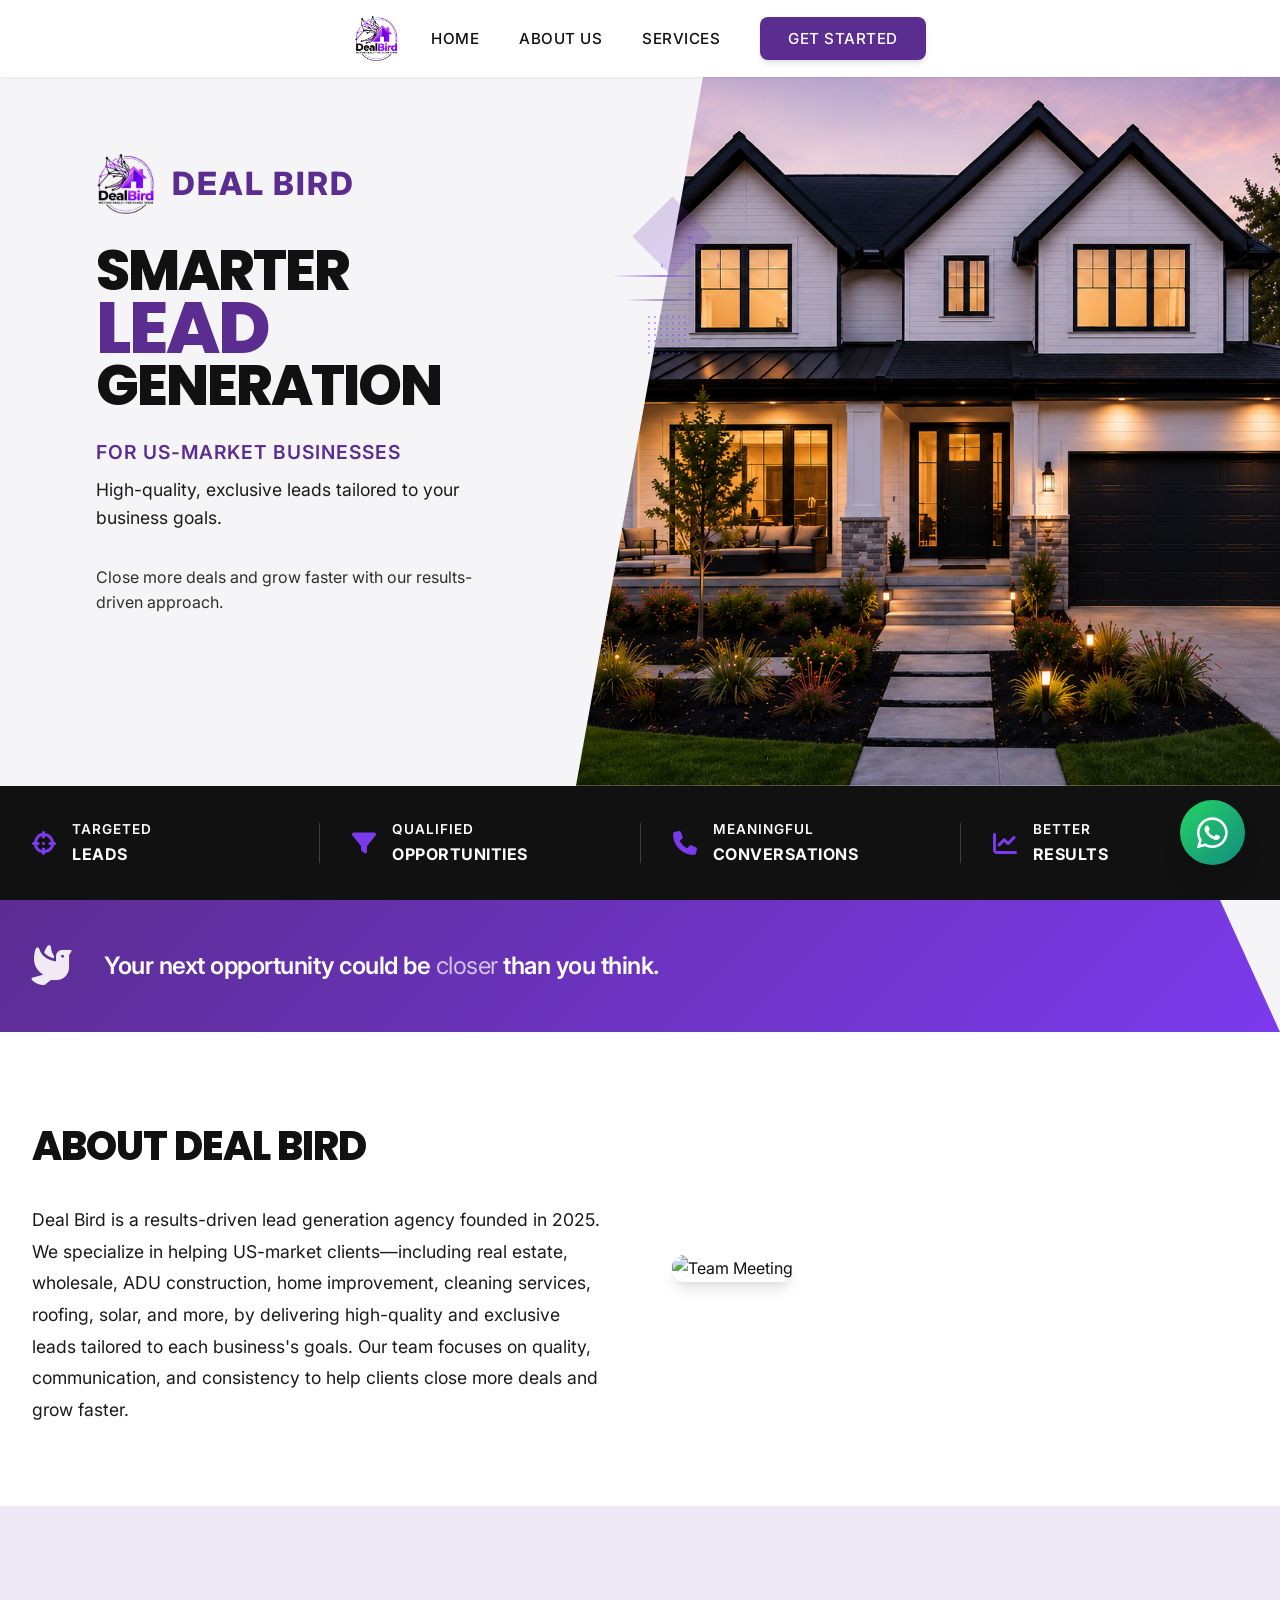
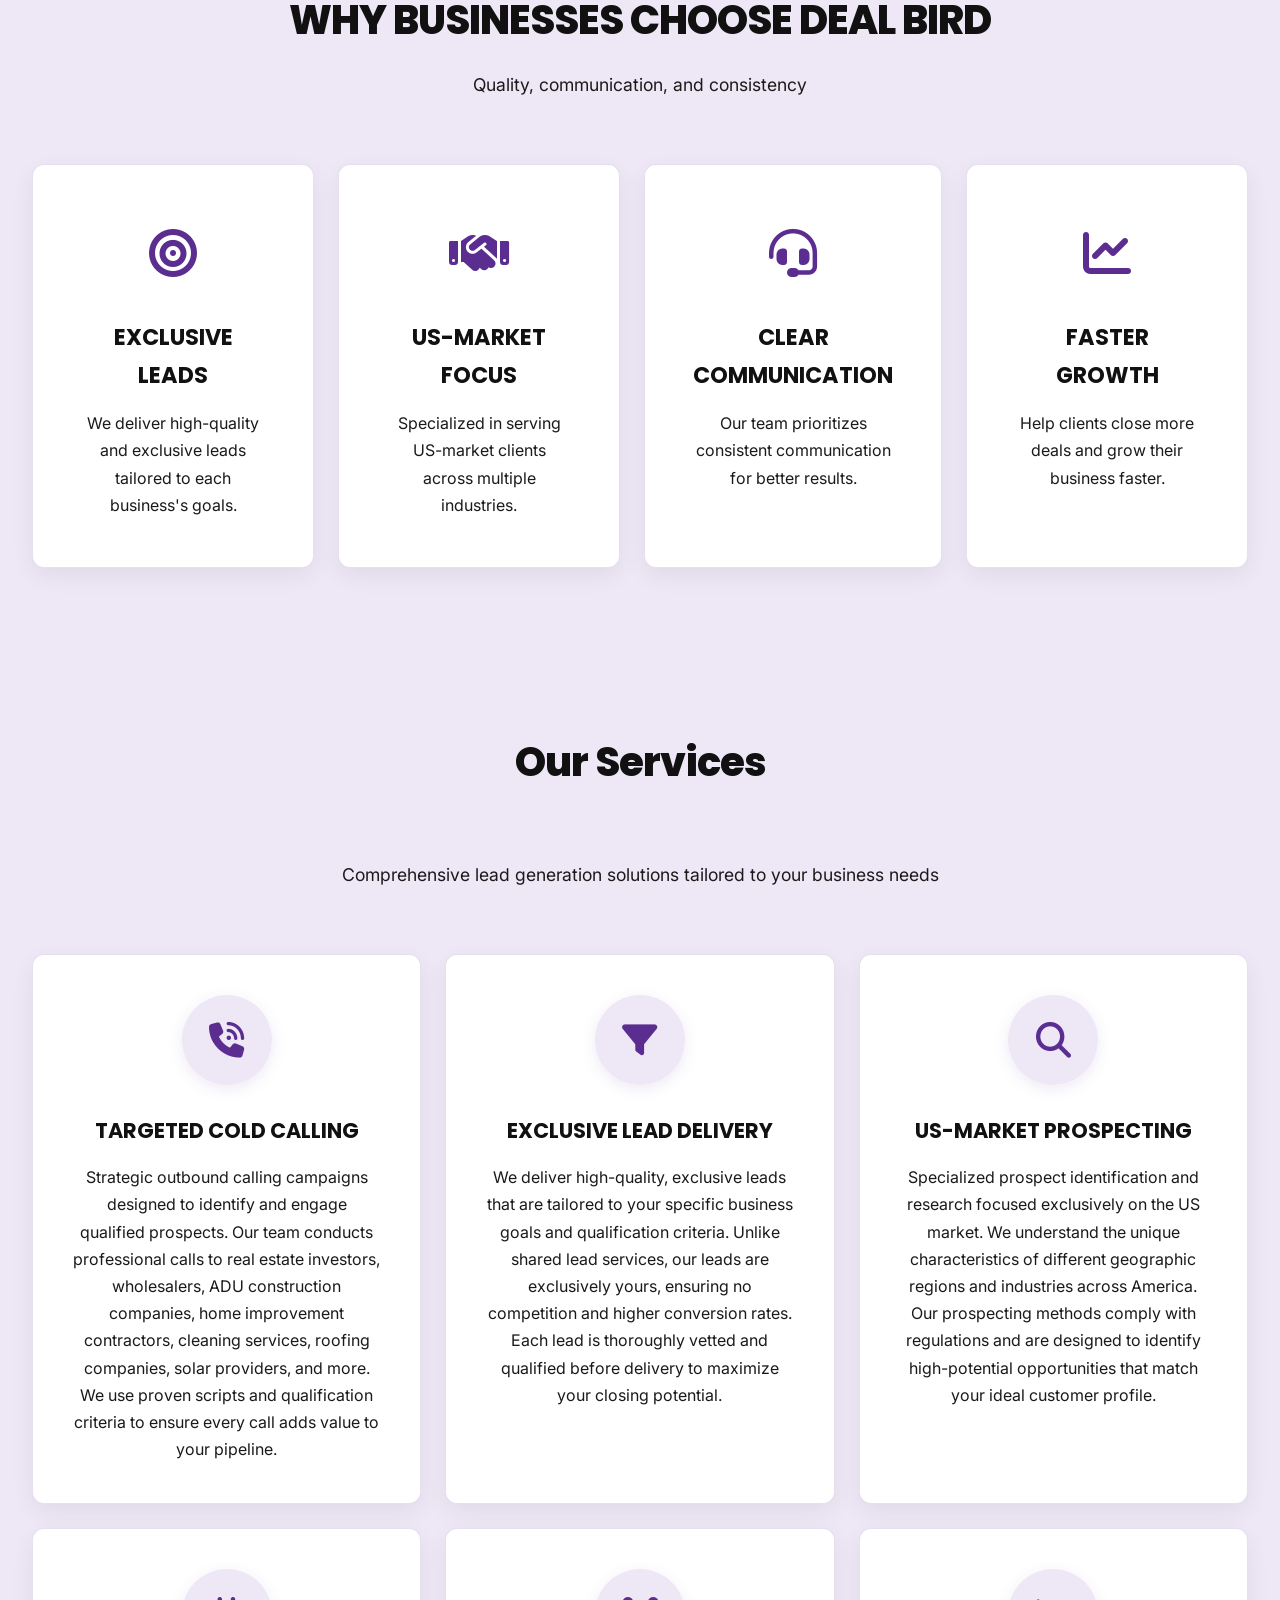
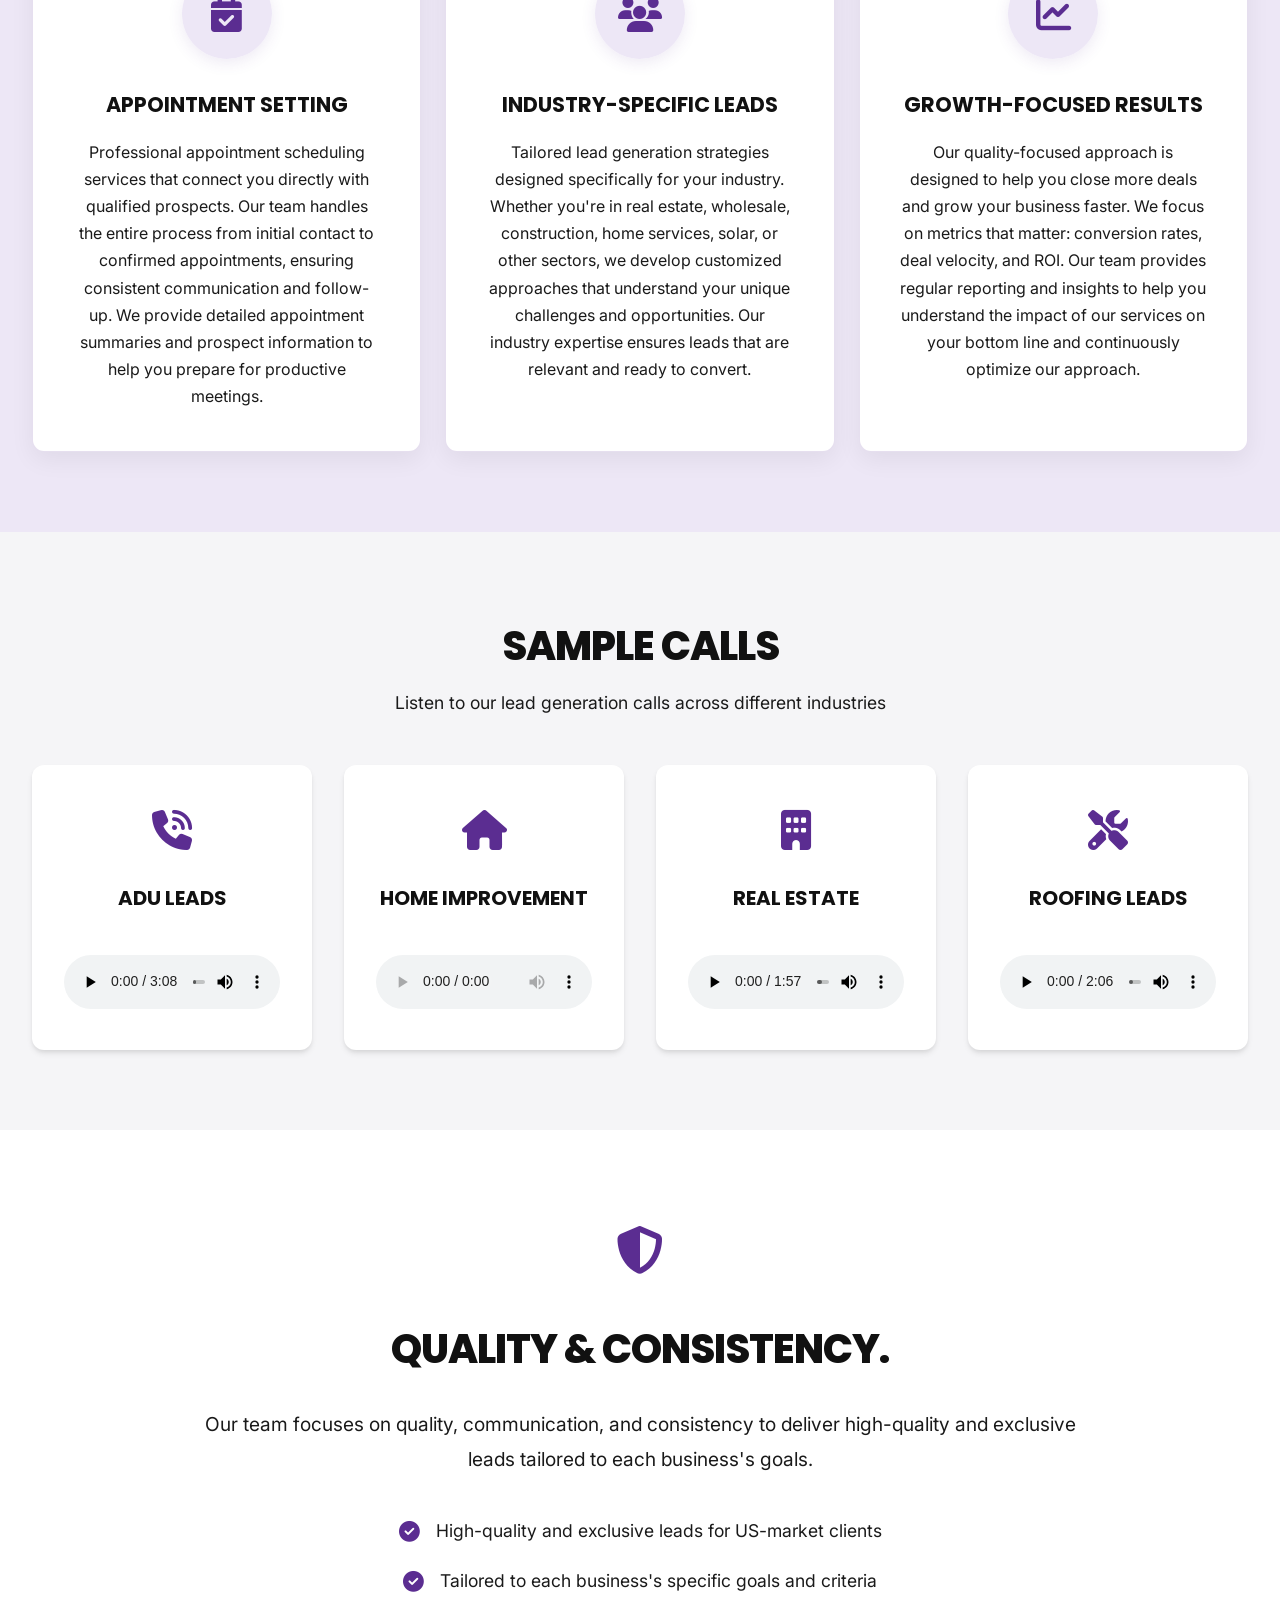
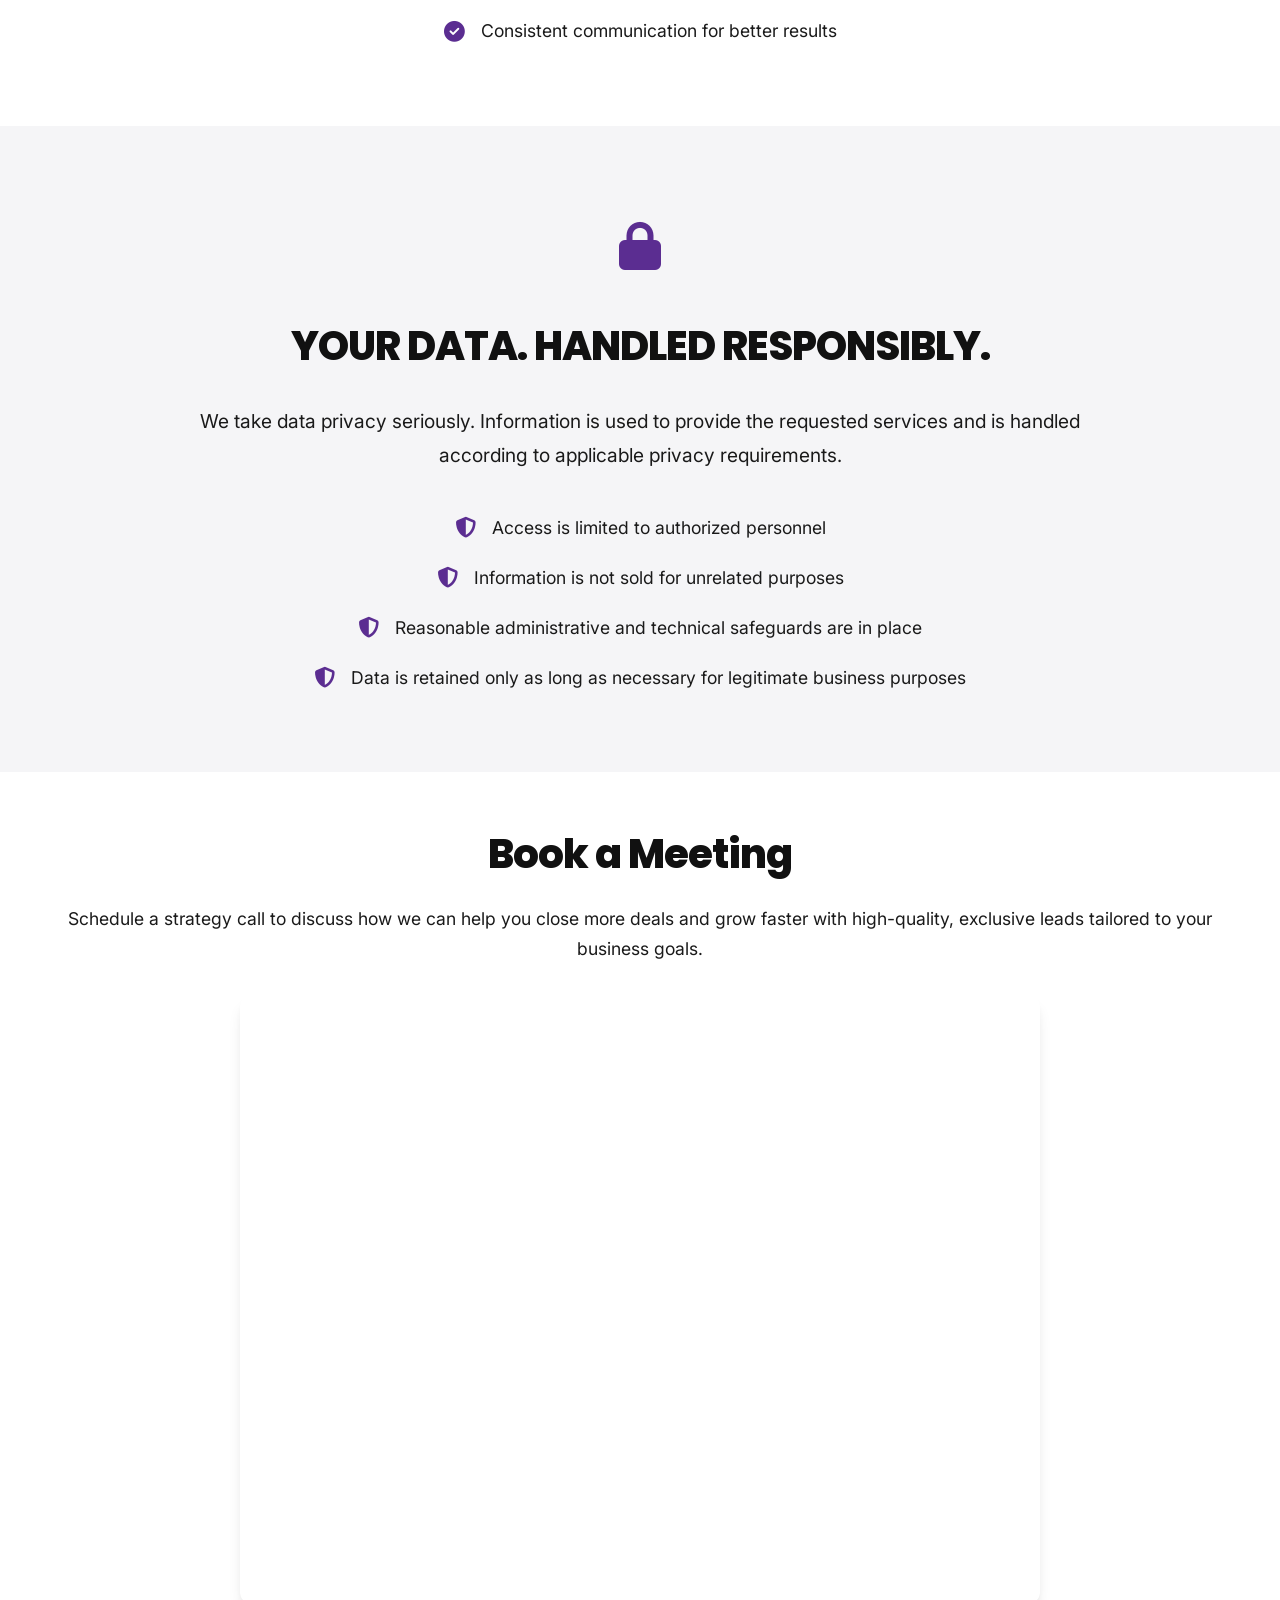
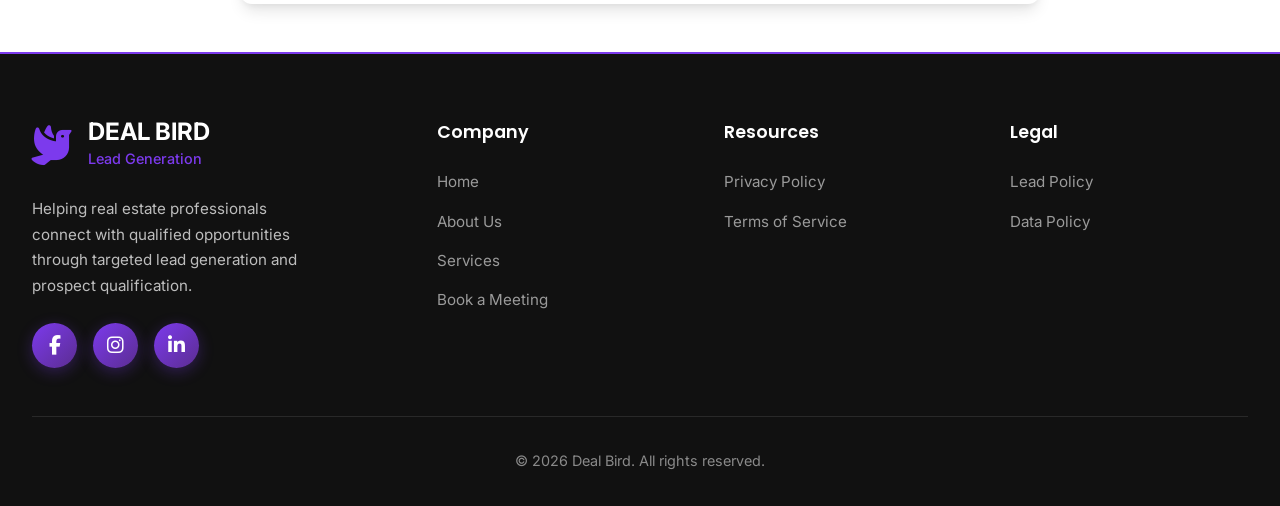
==== commit 87f5dbc3: "Add files via upload" ====
--- a/index.html
+++ b/index.html
@@ -3,8 +3,31 @@
 <head>
     <meta charset="UTF-8">
     <meta name="viewport" content="width=device-width, initial-scale=1.0, maximum-scale=1.0, user-scalable=no">
-    <title>Deal Bird | Real Estate Lead Generation</title>
-    <meta name="description" content="Deal Bird helps real estate professionals connect with qualified opportunities through targeted lead generation, cold calling and prospect qualification.">
+    <title>Deal Bird | Real Estate Lead Generation & Cold Calling Services</title>
+    <meta name="description" content="Deal Bird helps real estate professionals connect with qualified opportunities through targeted lead generation, cold calling and prospect qualification. Exclusive real estate leads for US-market businesses.">
+    <meta name="keywords" content="real estate leads, cold calling real estate, real estate lead generation, exclusive leads, prospect qualification, US market leads, real estate investing leads, wholesale leads, ADU construction leads, home improvement leads, roofing leads, solar leads, appointment setting, lead generation services">
+    <meta name="author" content="Deal Bird">
+    <meta name="robots" content="index, follow">
+    <meta name="theme-color" content="#8E24AA">
+    
+    <!-- Open Graph / Facebook -->
+    <meta property="og:type" content="website">
+    <meta property="og:url" content="https://dealbird-us.com/">
+    <meta property="og:title" content="Deal Bird | Real Estate Lead Generation & Cold Calling Services">
+    <meta property="og:description" content="Deal Bird helps real estate professionals connect with qualified opportunities through targeted lead generation, cold calling and prospect qualification. Exclusive real estate leads for US-market businesses.">
+    <meta property="og:image" content="https://dealbird-us.com/assets/logo.ico">
+    
+    <!-- Twitter -->
+    <meta property="twitter:card" content="summary_large_image">
+    <meta property="twitter:url" content="https://dealbird-us.com/">
+    <meta property="twitter:title" content="Deal Bird | Real Estate Lead Generation & Cold Calling Services">
+    <meta property="twitter:description" content="Deal Bird helps real estate professionals connect with qualified opportunities through targeted lead generation, cold calling and prospect qualification. Exclusive real estate leads for US-market businesses.">
+    <meta property="twitter:image" content="https://dealbird-us.com/assets/logo.ico">
+    
+    <!-- Canonical URL -->
+    <link rel="canonical" href="https://dealbird-us.com/">
+    
+    <link rel="icon" type="image/x-icon" href="assets/logo.ico">
     <link rel="preconnect" href="https://fonts.googleapis.com">
     <link rel="preconnect" href="https://fonts.gstatic.com" crossorigin>
     <link href="https://fonts.googleapis.com/css2?family=Inter:wght@400;500;600;700&family=Poppins:wght@700;800&display=swap" rel="stylesheet">
@@ -394,7 +417,6 @@
                 <div class="footer-resources">
                     <h4>Resources</h4>
                     <ul>
-                        <li><a href="#contact">Contact</a></li>
                         <li><a href="privacy-policy.html">Privacy Policy</a></li>
                         <li><a href="terms-of-service.html">Terms of Service</a></li>
                     </ul>
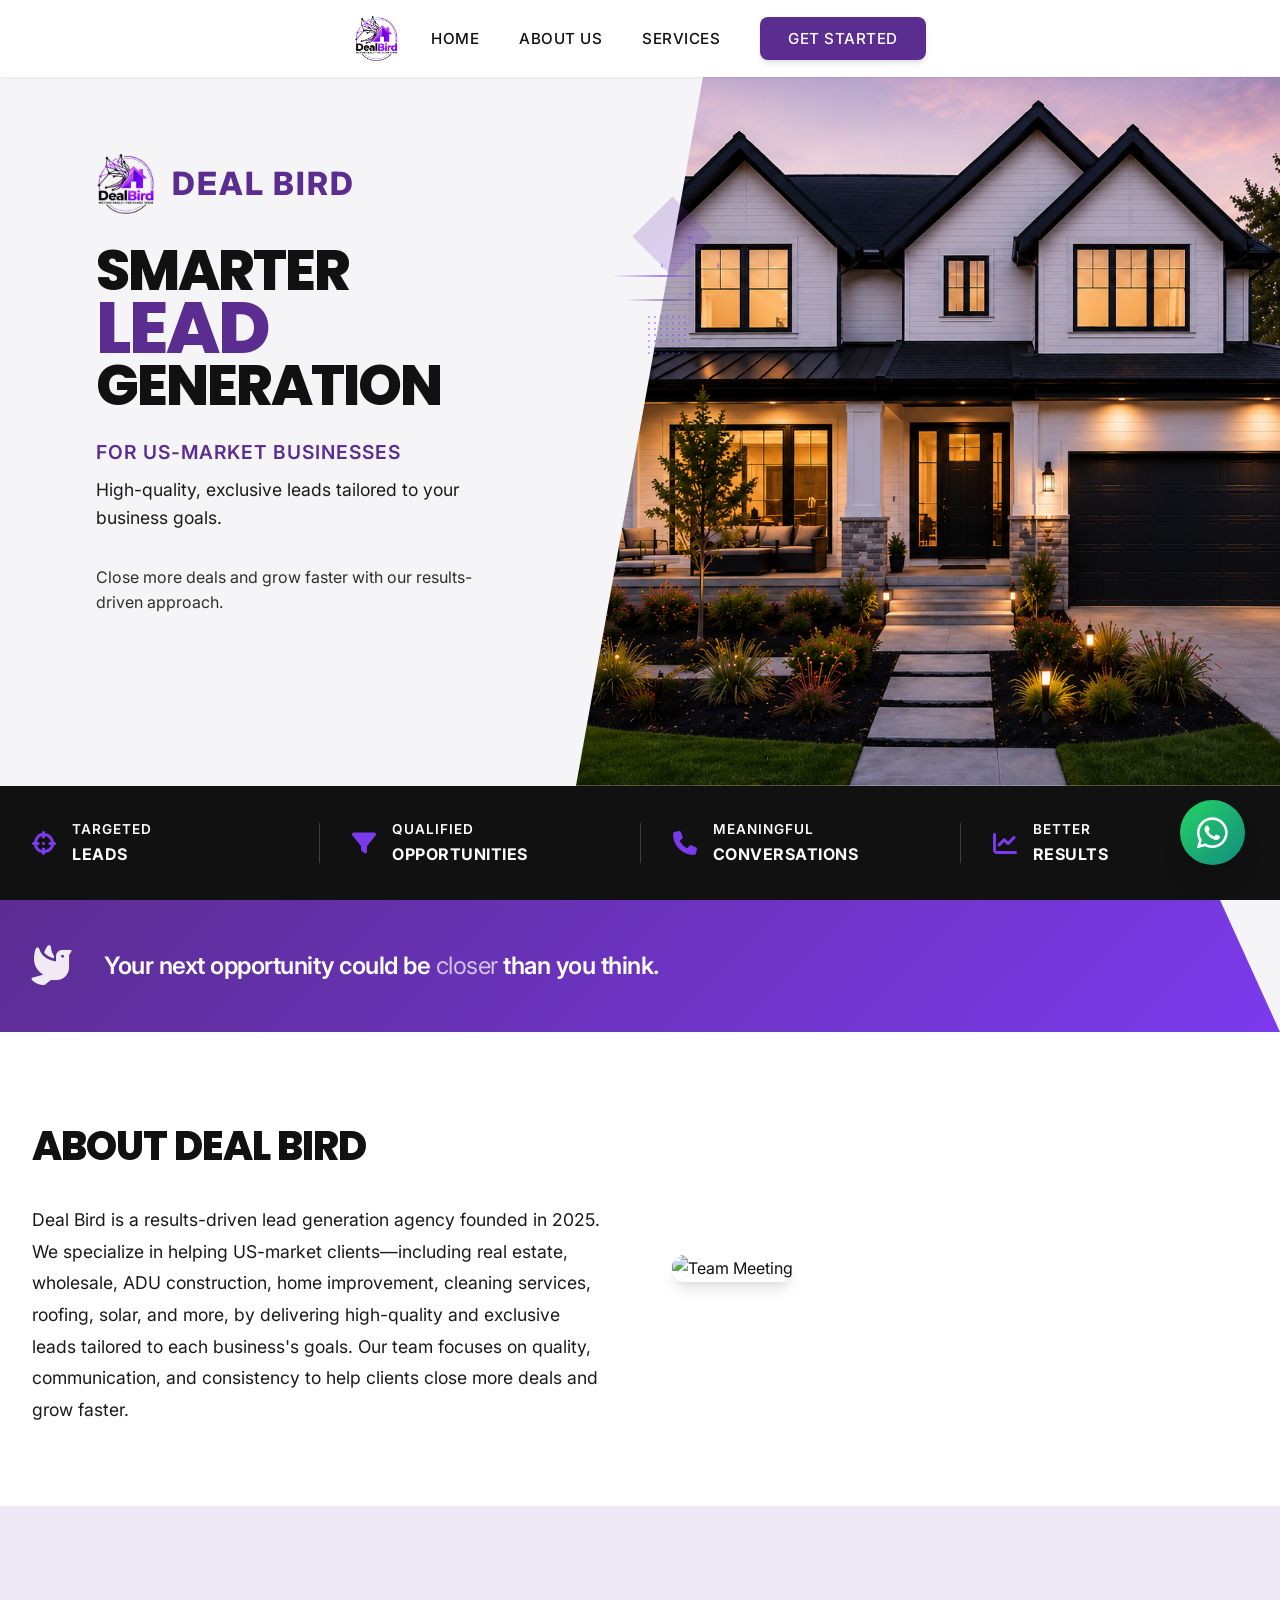
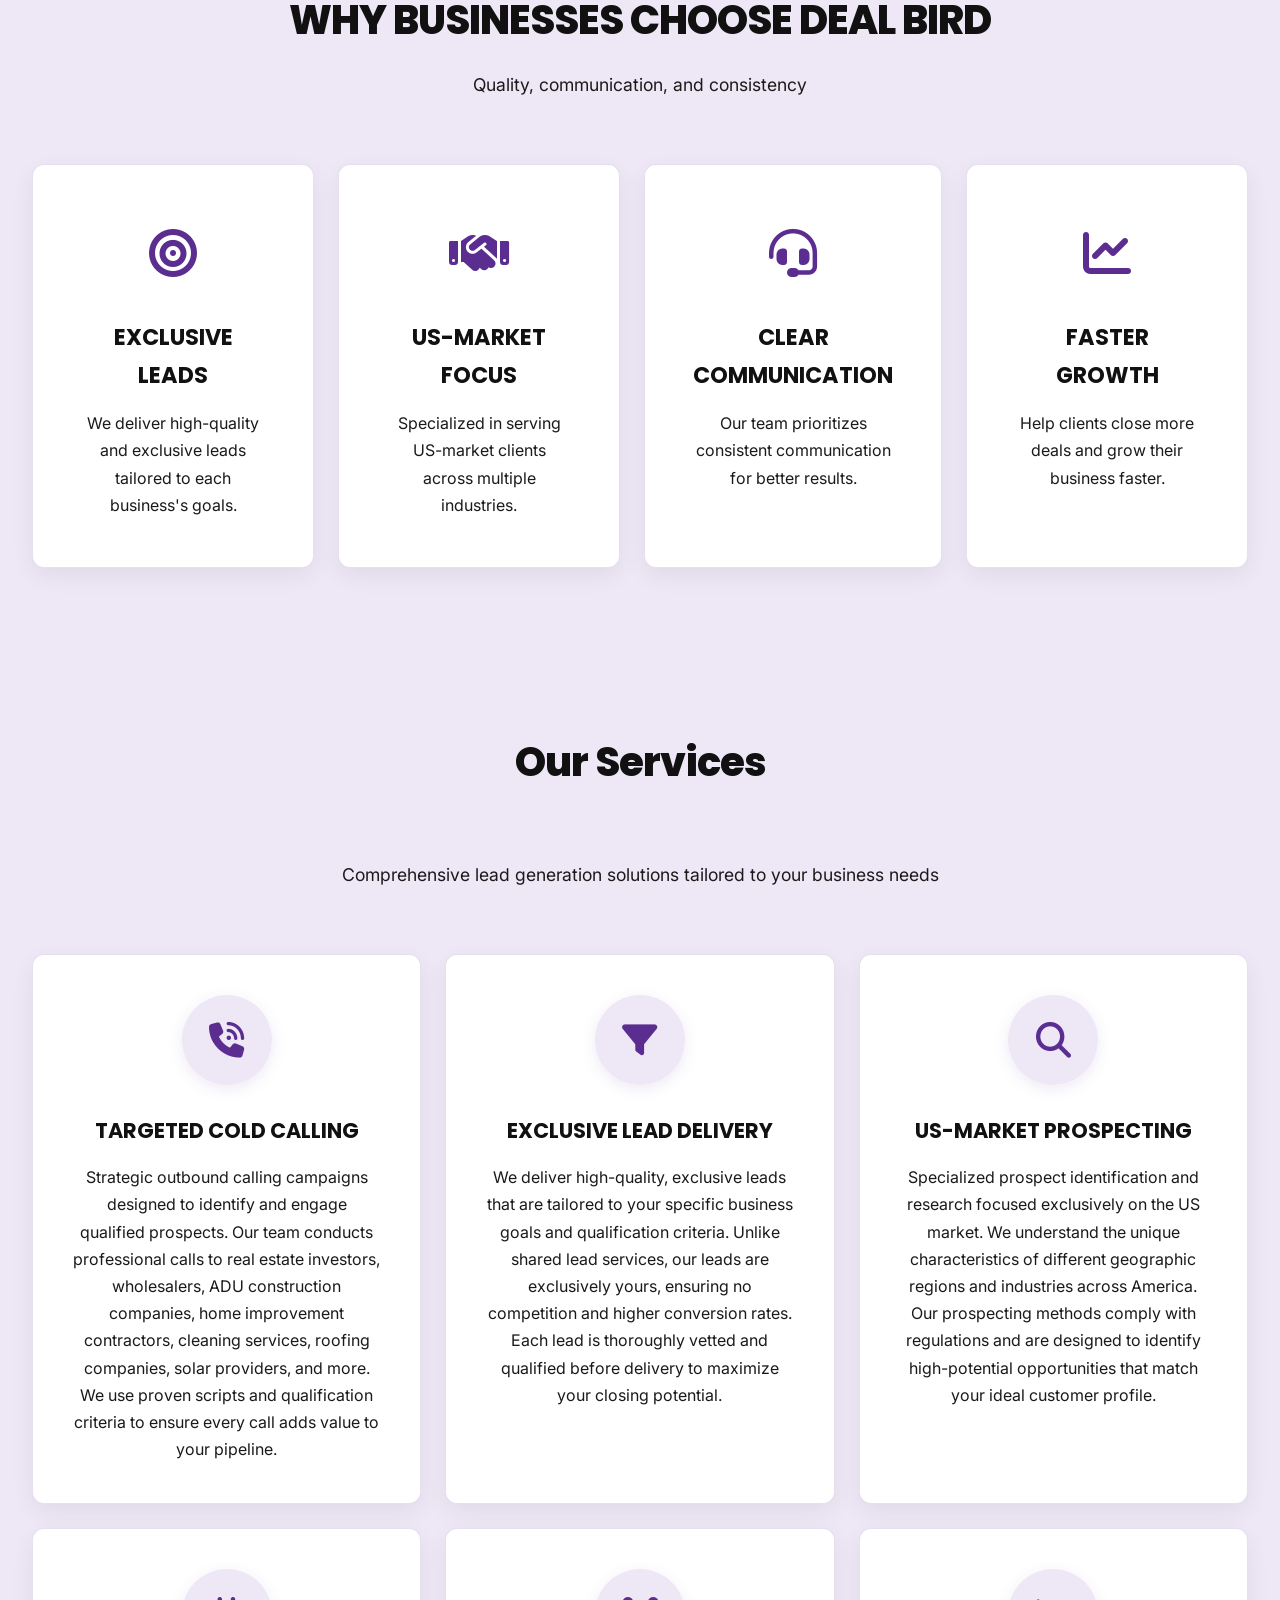
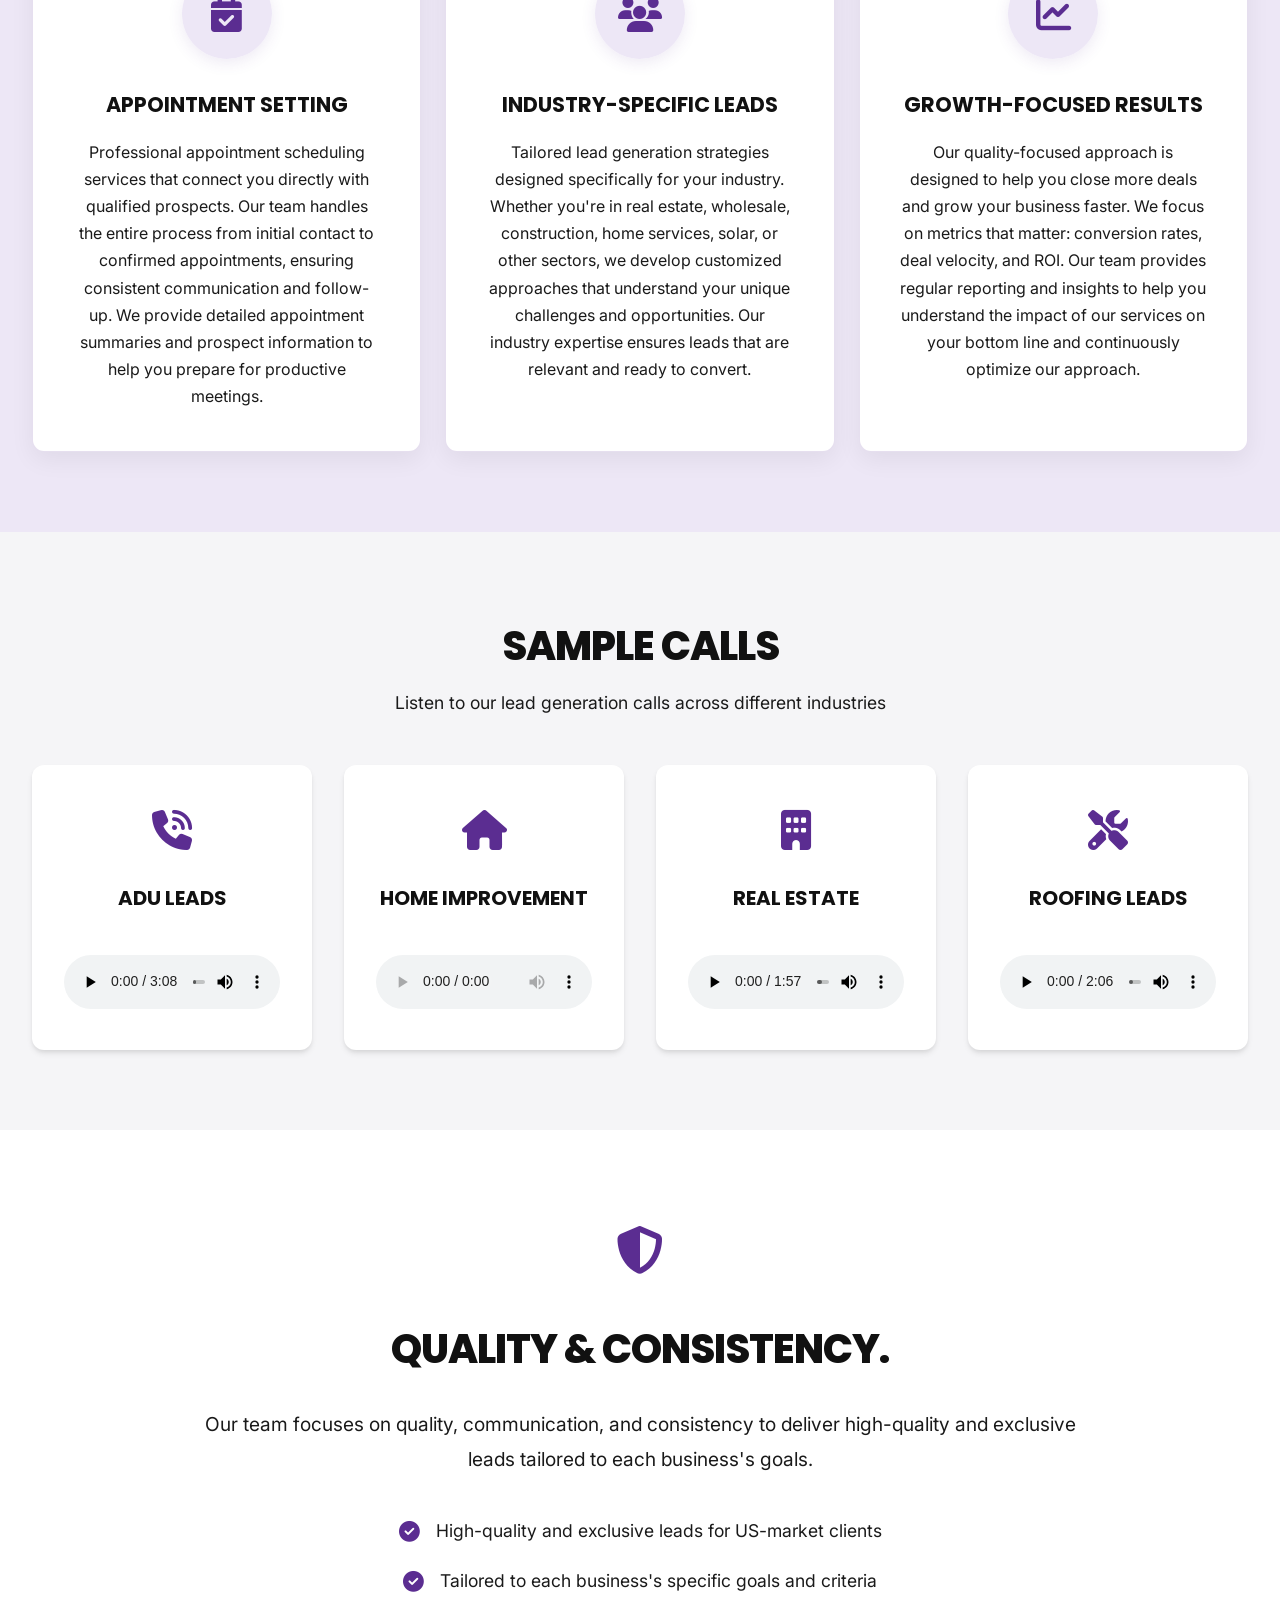
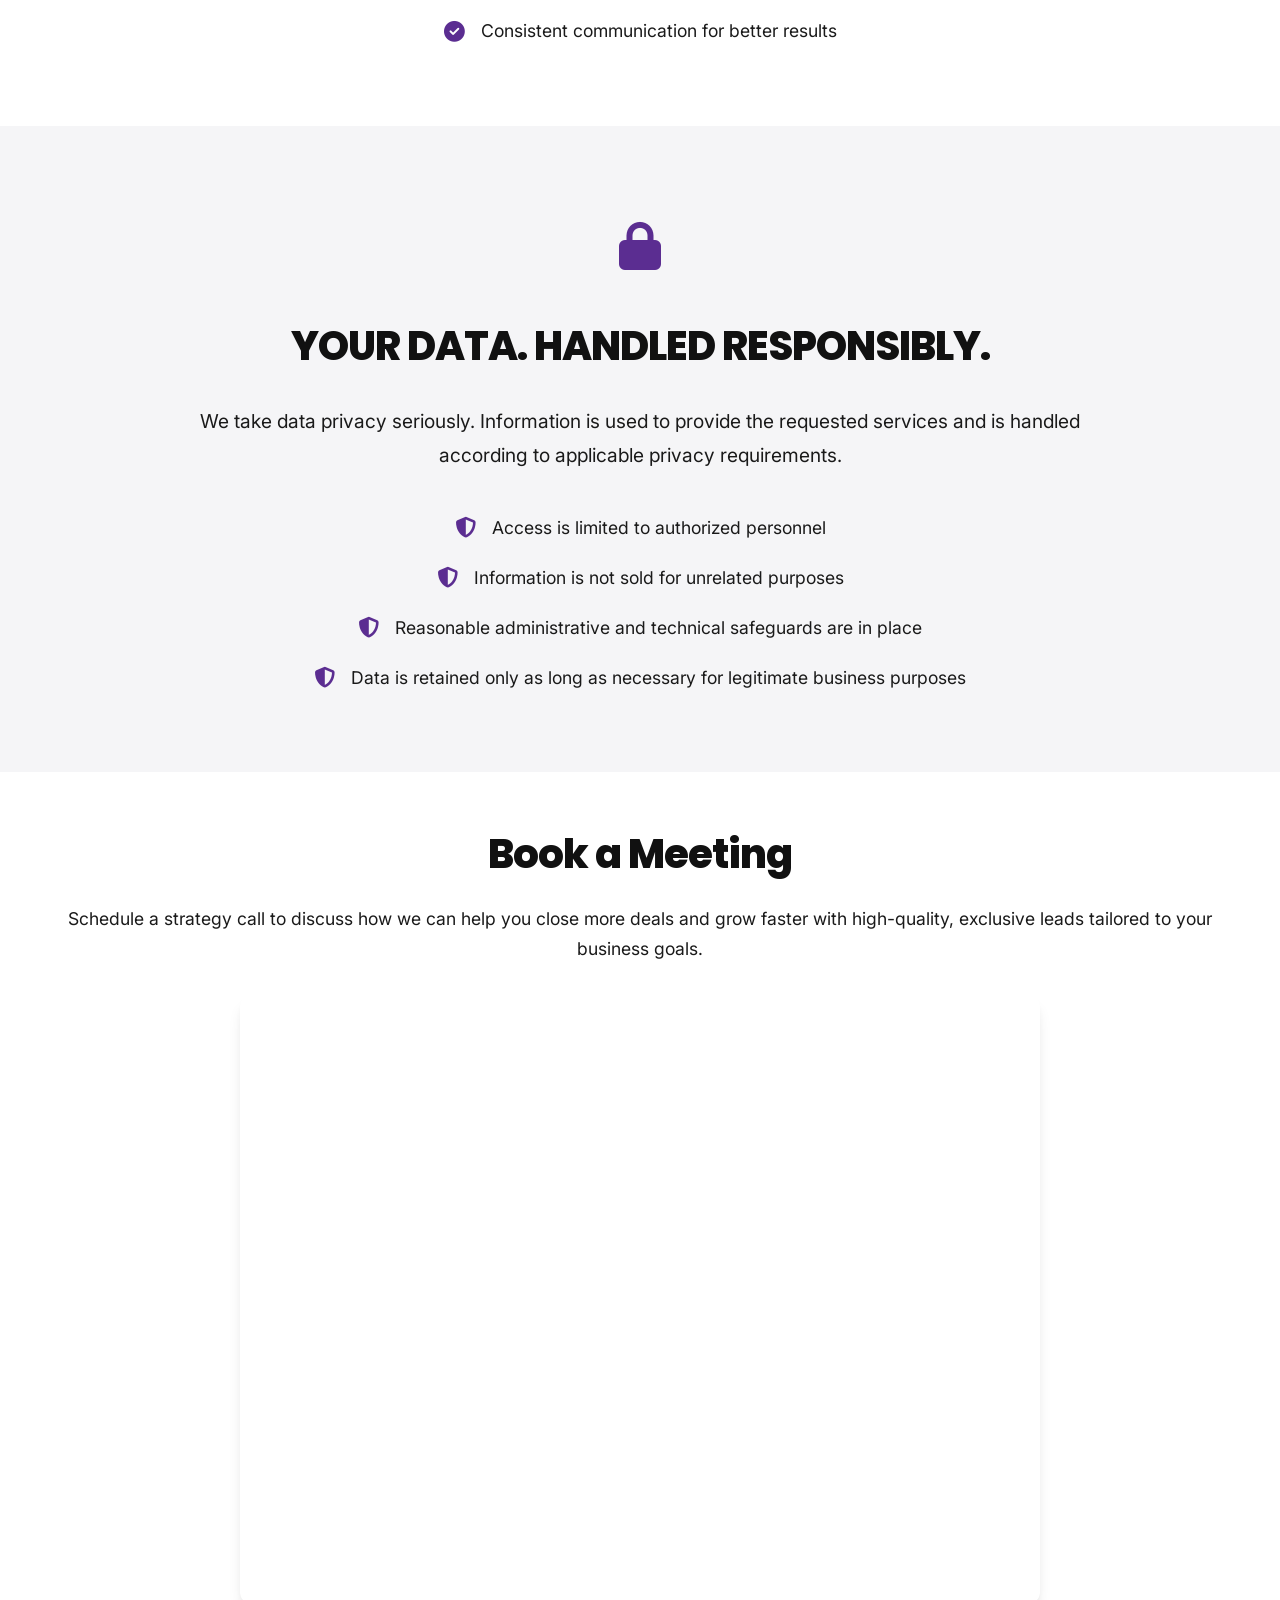
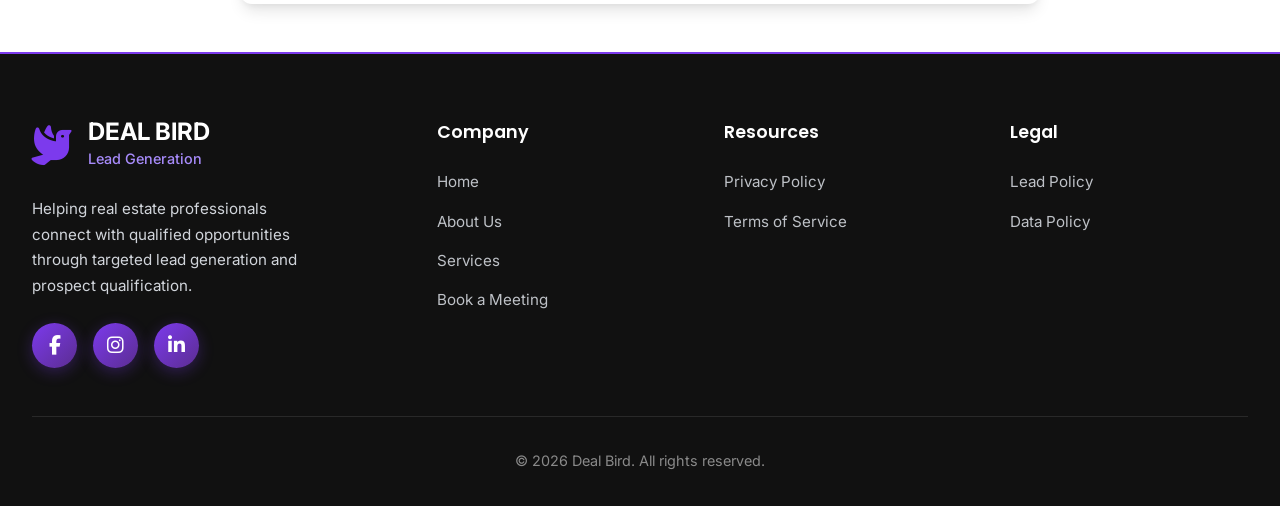
==== commit 5acf9a3d: "Add files via upload" ====
--- a/index.html
+++ b/index.html
@@ -2,7 +2,7 @@
 <html lang="en">
 <head>
     <meta charset="UTF-8">
-    <meta name="viewport" content="width=device-width, initial-scale=1.0, maximum-scale=1.0, user-scalable=no">
+    <meta name="viewport" content="width=device-width, initial-scale=1.0">
     <title>Deal Bird | Real Estate Lead Generation & Cold Calling Services</title>
     <meta name="description" content="Deal Bird helps real estate professionals connect with qualified opportunities through targeted lead generation, cold calling and prospect qualification. Exclusive real estate leads for US-market businesses.">
     <meta name="keywords" content="real estate leads, cold calling real estate, real estate lead generation, exclusive leads, prospect qualification, US market leads, real estate investing leads, wholesale leads, ADU construction leads, home improvement leads, roofing leads, solar leads, appointment setting, lead generation services">
@@ -27,19 +27,25 @@
     <!-- Canonical URL -->
     <link rel="canonical" href="https://dealbird-us.com/">
     
+    <!-- Favicon - Google Compliant -->
     <link rel="icon" type="image/x-icon" href="assets/logo.ico">
+    <link rel="icon" type="image/png" sizes="48x48" href="assets/logo.ico">
+    <link rel="icon" type="image/png" sizes="96x96" href="assets/logo.ico">
+    <link rel="icon" type="image/png" sizes="192x192" href="assets/logo.ico">
     <link rel="preconnect" href="https://fonts.googleapis.com">
+    <link rel="dns-prefetch" href="https://calendar.google.com">
+    <link rel="dns-prefetch" href="https://images.unsplash.com">
     <link rel="preconnect" href="https://fonts.gstatic.com" crossorigin>
-    <link href="https://fonts.googleapis.com/css2?family=Inter:wght@400;500;600;700&family=Poppins:wght@700;800&display=swap" rel="stylesheet">
+    <link href="https://fonts.googleapis.com/css2?family=Inter:wght@400;500;600;700&display=swap&family=Poppins:wght@700;800&display=swap" rel="stylesheet" media="print" onload="this.media='all'">
     <link rel="stylesheet" href="styles.css">
-    <link rel="stylesheet" href="https://cdnjs.cloudflare.com/ajax/libs/font-awesome/6.4.0/css/all.min.css">
+    <link rel="stylesheet" href="https://cdnjs.cloudflare.com/ajax/libs/font-awesome/6.4.0/css/all.min.css" media="print" onload="this.media='all'">
 </head>
 <body>
     <!-- Navigation -->
     <nav class="navbar">
         <div class="nav-container">
             <div class="logo">
-                <img src="assets/logo.ico" alt="Deal Bird Logo" class="logo-img">
+                <img src="assets/logo.ico" alt="Deal Bird Logo" class="logo-img" width="48" height="48">
             </div>
             <ul class="nav-menu">
                 <li><a href="#home">Home</a></li>
@@ -56,13 +62,13 @@
     </nav>
 
     <!-- Hero Section Wrapper -->
-    <div class="hero-wrapper">
+    <main class="hero-wrapper">
     <!-- Hero Section -->
     <section id="home" class="hero">
         <div class="hero-container">
             <div class="hero-left">
                 <div class="hero-brand">
-                    <img src="assets/logo.ico" alt="Deal Bird Logo" class="hero-logo">
+                    <img src="assets/logo.ico" alt="Deal Bird Logo" class="hero-logo" width="64" height="64">
                     <span class="hero-brand-name">DEAL BIRD</span>
                 </div>
                 <h1 class="hero-title">
@@ -100,7 +106,7 @@
                 <div class="hero-purple-line-2"></div>
                 <div class="hero-geo-dots"></div>
                 <div class="hero-image-wrapper">
-                    <img src="assets/background.jpg" alt="Luxury Home" class="hero-image">
+                    <img src="assets/background.jpg" alt="Luxury Home" class="hero-image" width="600" height="400" fetchpriority="high">
                 </div>
             </div>
         </div>
@@ -142,7 +148,7 @@
             </div>
         </div>
     </section>
-    </div>
+    </main>
 
     <!-- Purple CTA Strip -->
     <section class="cta-strip">
@@ -164,7 +170,7 @@
                 <p>Deal Bird is a results-driven lead generation agency founded in 2025. We specialize in helping US-market clients—including real estate, wholesale, ADU construction, home improvement, cleaning services, roofing, solar, and more, by delivering high-quality and exclusive leads tailored to each business's goals. Our team focuses on quality, communication, and consistency to help clients close more deals and grow faster.</p>
             </div>
             <div class="about-image">
-                <img src="https://images.unsplash.com/photo-1556761175-5973dc0f32e7?w=600&h=400&fit=crop" alt="Team Meeting">
+                <img src="https://images.unsplash.com/photo-1556761175-5973dc0f32e7?w=600&h=400&fit=crop" alt="Team Meeting" width="600" height="400" loading="lazy">
             </div>
         </div>
     </section>
@@ -374,7 +380,7 @@
             <p>Schedule a strategy call to discuss how we can help you close more deals and grow faster with high-quality, exclusive leads tailored to your business goals.</p>
             <div class="booking-iframe">
                 <!-- Google Calendar Appointment Scheduling begin -->
-<iframe src="https://calendar.google.com/calendar/appointments/schedules/AcZssZ2p82bOeeBpddSnozGxXfjuK-v0FBzUggP9d746LVMNVBGsROyrPAqVVKRMKeIdL76BM6XuVFI8?gv=true&hl=en" style="border: 0" width="100%" height="600" frameborder="0"></iframe>
+<iframe src="https://calendar.google.com/calendar/appointments/schedules/AcZssZ2p82bOeeBpddSnozGxXfjuK-v0FBzUggP9d746LVMNVBGsROyrPAqVVKRMKeIdL76BM6XuVFI8?gv=true&hl=en" style="border: 0" width="100%" height="600" frameborder="0" title="Google Calendar Booking"></iframe>
 <!-- end Google Calendar Appointment Scheduling -->
             </div>
         </div>
@@ -394,13 +400,13 @@
                     </div>
                     <p class="footer-description">Helping real estate professionals connect with qualified opportunities through targeted lead generation and prospect qualification.</p>
                     <div class="social-links">
-                        <a href="https://www.facebook.com/profile.php?id=61592684417200" target="_blank" class="social-link">
+                        <a href="https://www.facebook.com/profile.php?id=61592684417200" target="_blank" class="social-link" aria-label="Facebook">
                             <i class="fab fa-facebook-f"></i>
                         </a>
-                        <a href="https://www.instagram.com/dealbird_/" target="_blank" class="social-link">
+                        <a href="https://www.instagram.com/dealbird_/" target="_blank" class="social-link" aria-label="Instagram">
                             <i class="fab fa-instagram"></i>
                         </a>
-                        <a href="https://www.linkedin.com/company/deal-birdd/about/" target="_blank" class="social-link">
+                        <a href="https://www.linkedin.com/company/deal-birdd/about/" target="_blank" class="social-link" aria-label="LinkedIn">
                             <i class="fab fa-linkedin-in"></i>
                         </a>
                     </div>
@@ -436,7 +442,7 @@
     </footer>
 
     <!-- Floating WhatsApp Button -->
-    <a href="https://wa.me/1234567890" class="whatsapp-float" target="_blank">
+    <a href="https://wa.me/1234567890" class="whatsapp-float" target="_blank" aria-label="Contact us on WhatsApp">
         <i class="fab fa-whatsapp"></i>
     </a>
 
--- a/styles.css
+++ b/styles.css
@@ -1492,13 +1492,13 @@
 }
 
 .footer-logo-tagline {
-    color: #7C3AED;
+    color: #A78BFA;
     font-size: 0.9rem;
     font-weight: 500;
 }
 
 .footer-description {
-    color: #BDBDBD;
+    color: #D1D5DB;
     font-size: 0.95rem;
     line-height: 1.7;
     margin-bottom: 1.5rem;
@@ -1531,10 +1531,10 @@
 .footer-company ul li a,
 .footer-resources ul li a,
 .footer-legal ul li a {
-    color: #BDBDBD;
+    color: #D1D5DB;
     text-decoration: none;
     font-size: 0.95rem;
-    opacity: 0.8;
+    opacity: 0.9;
     transition: all 0.3s ease;
 }
 
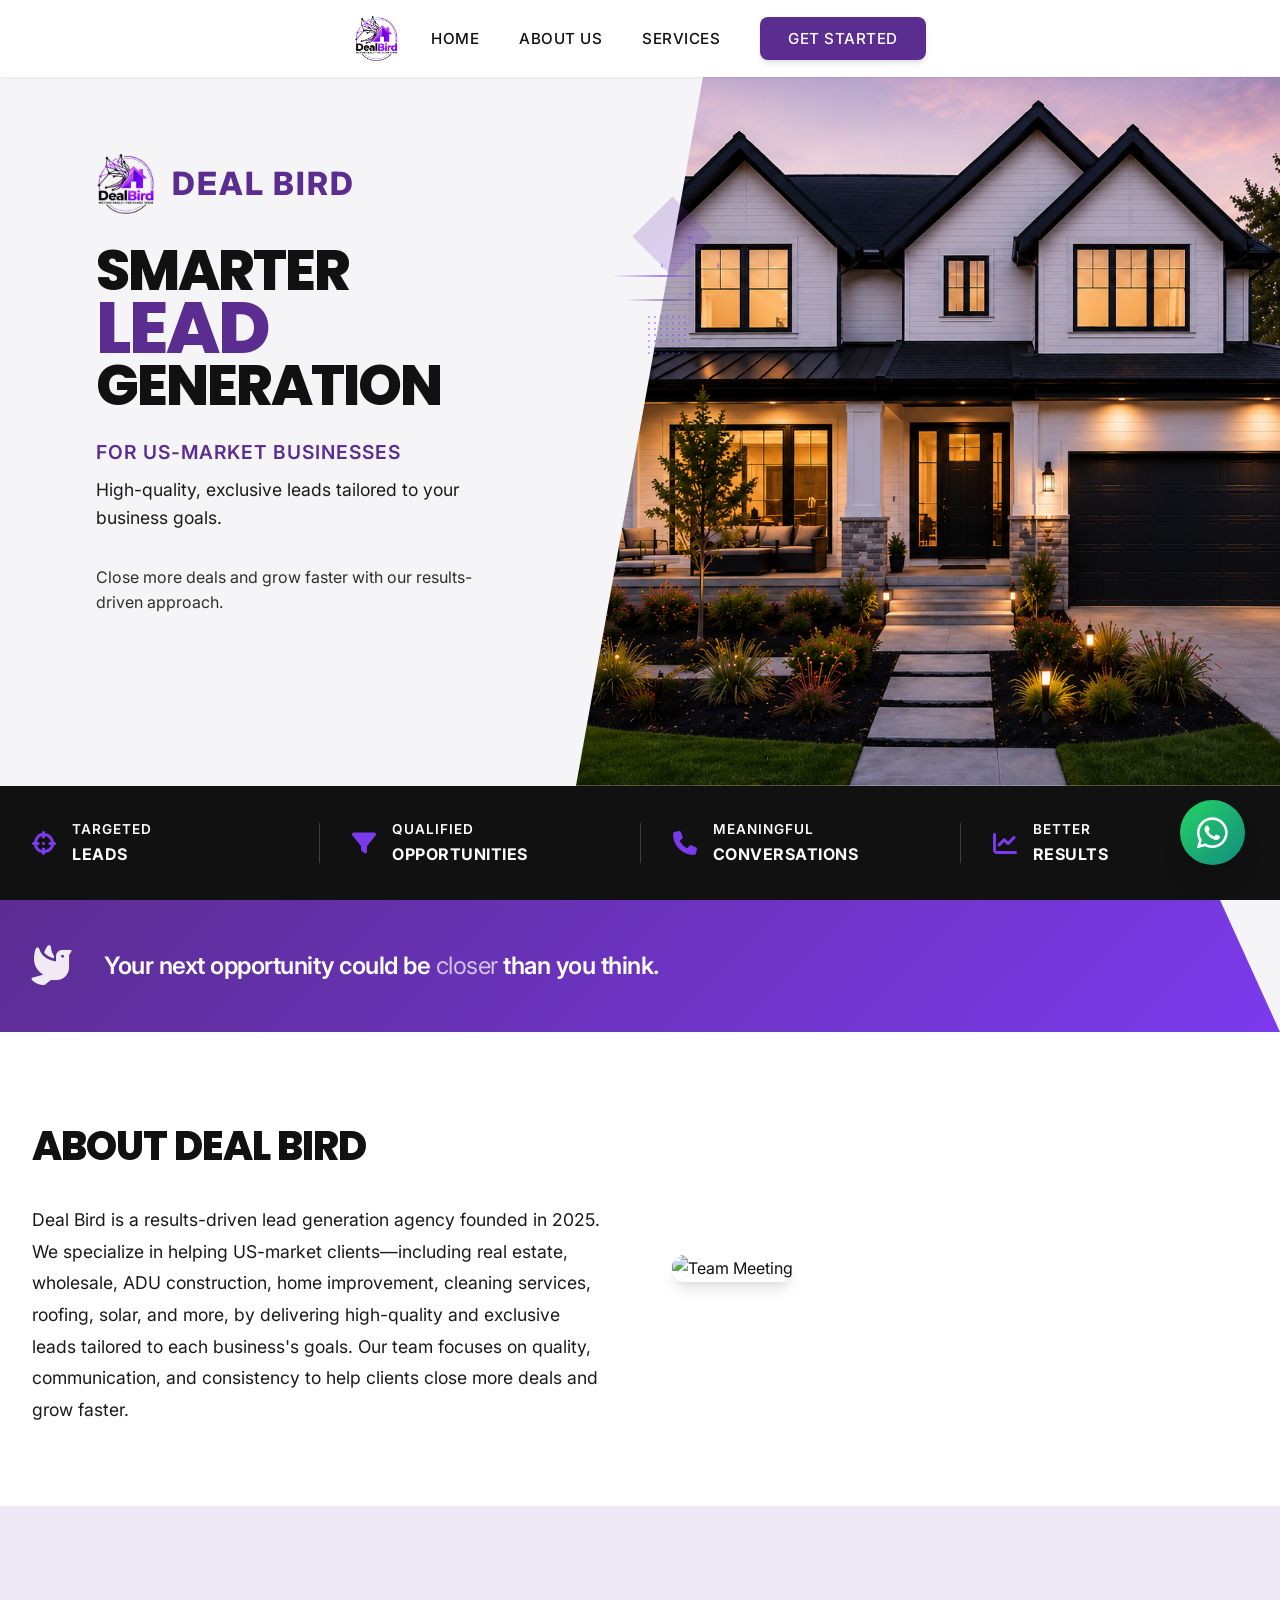
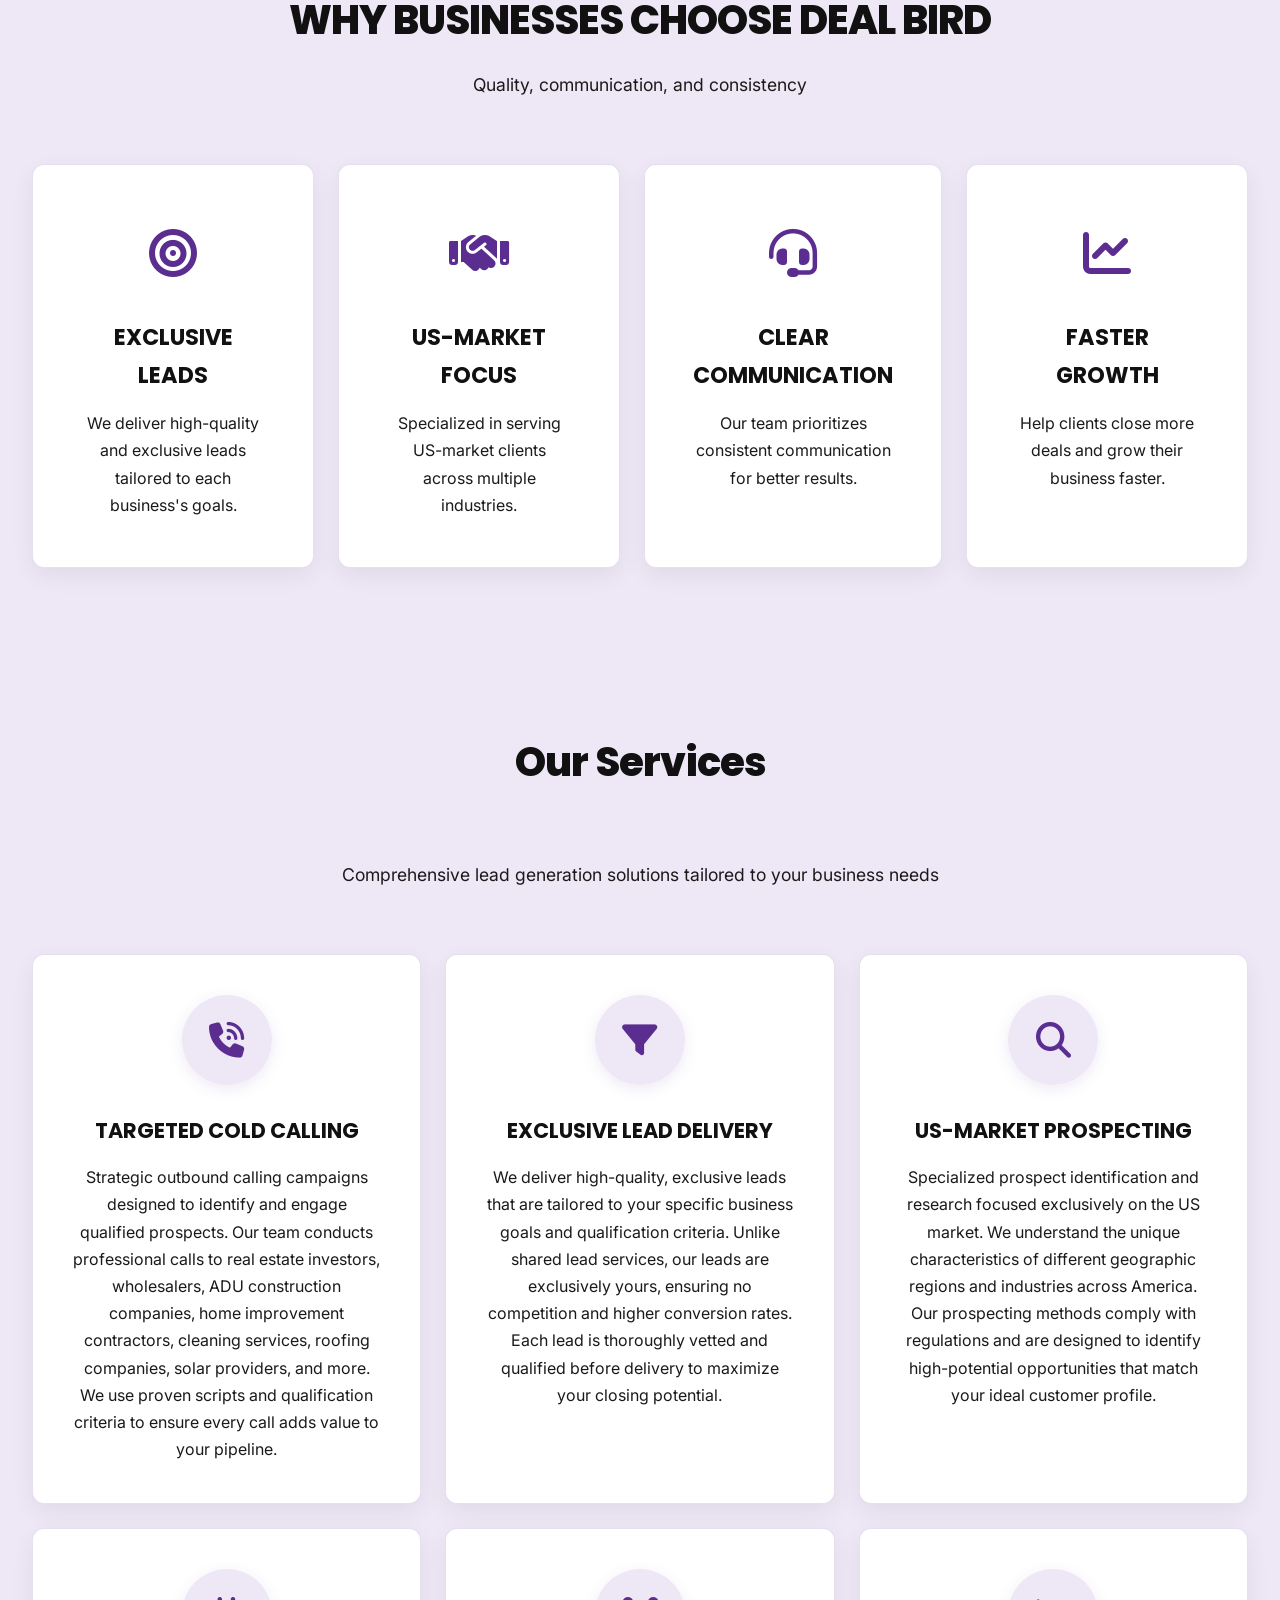
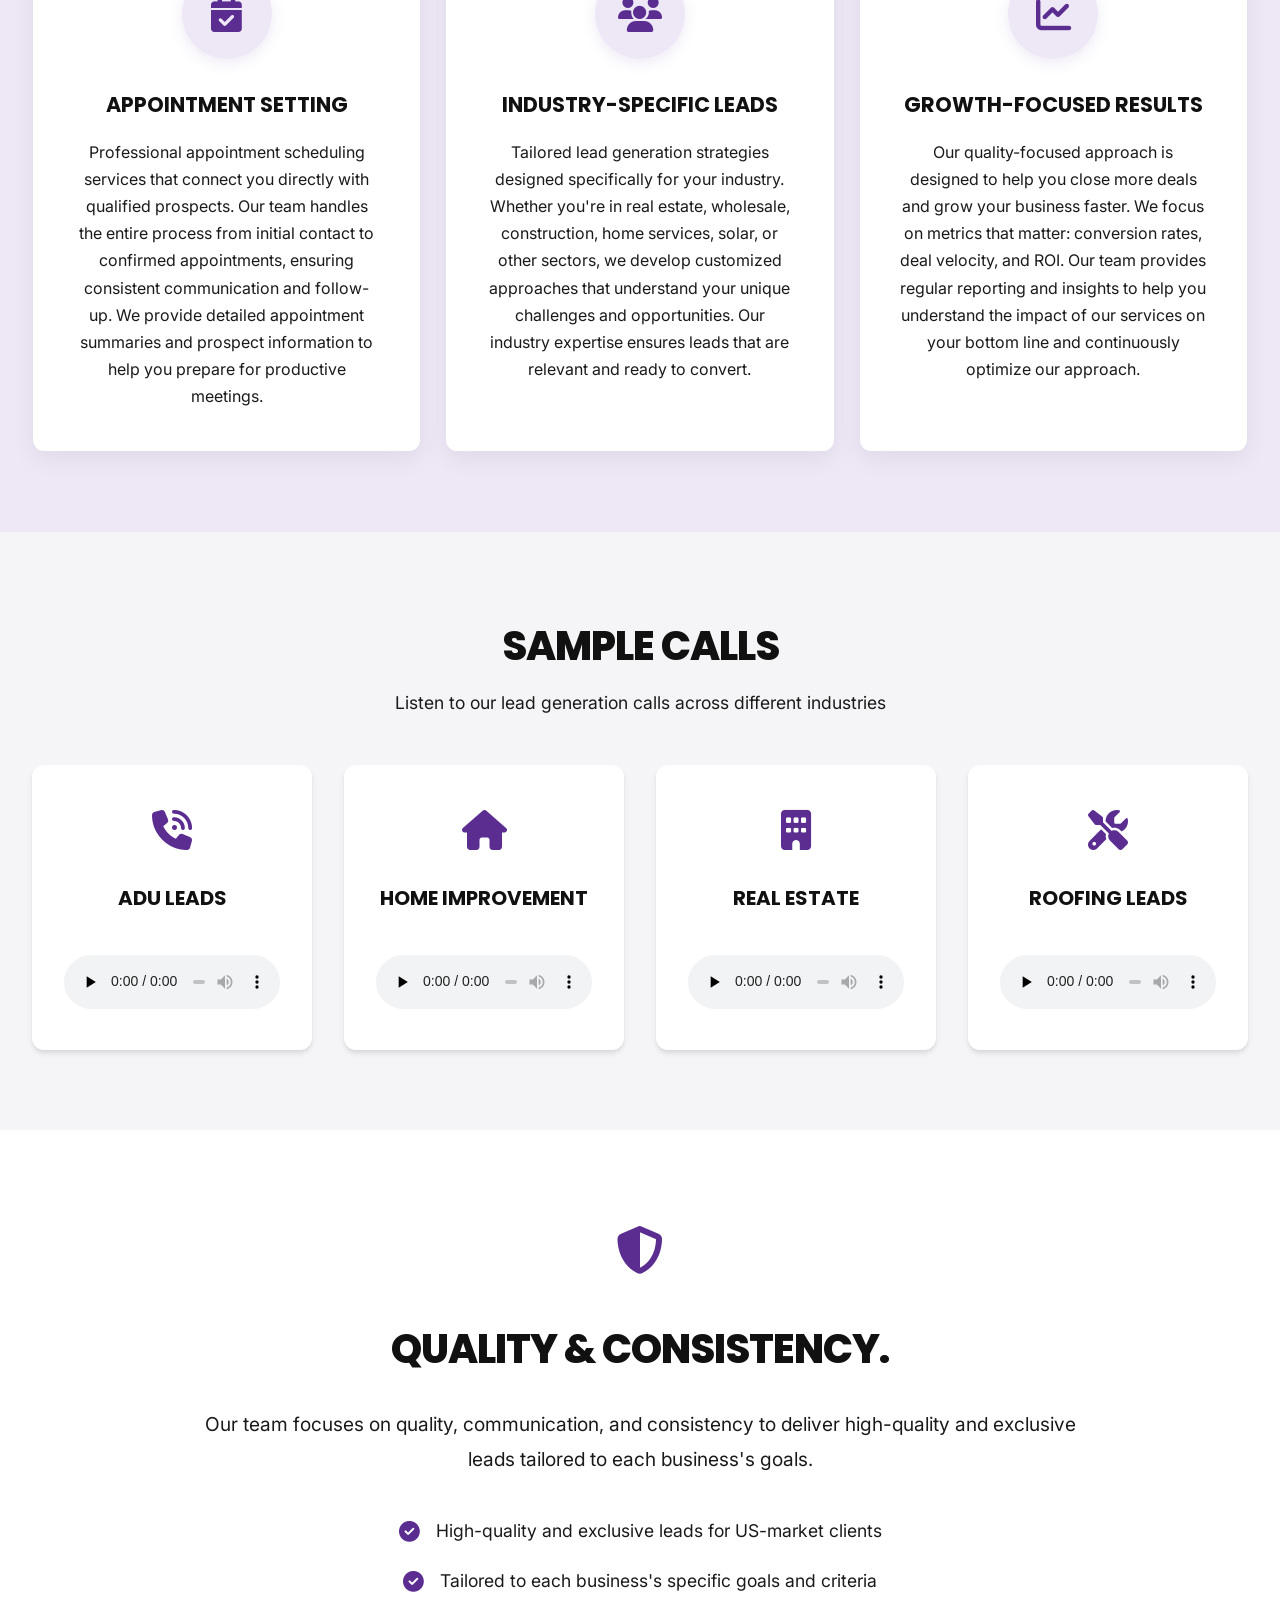
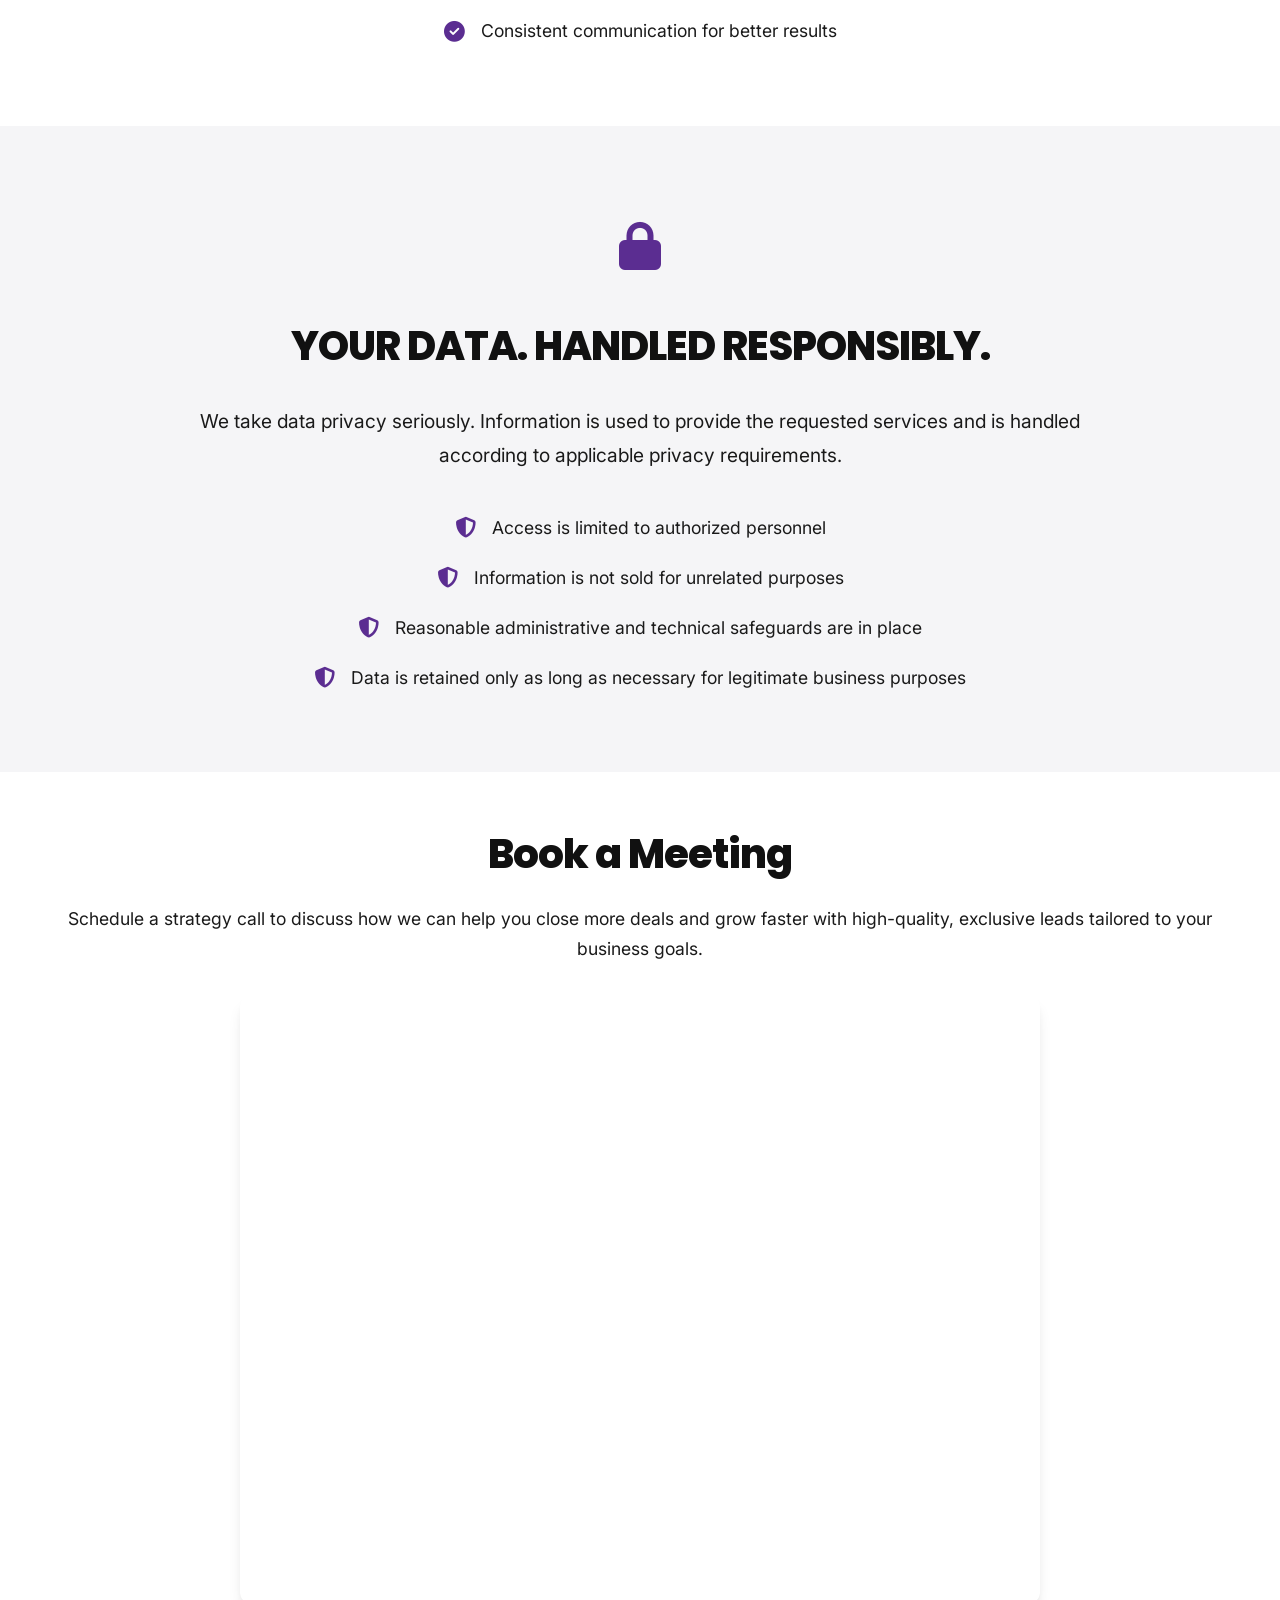
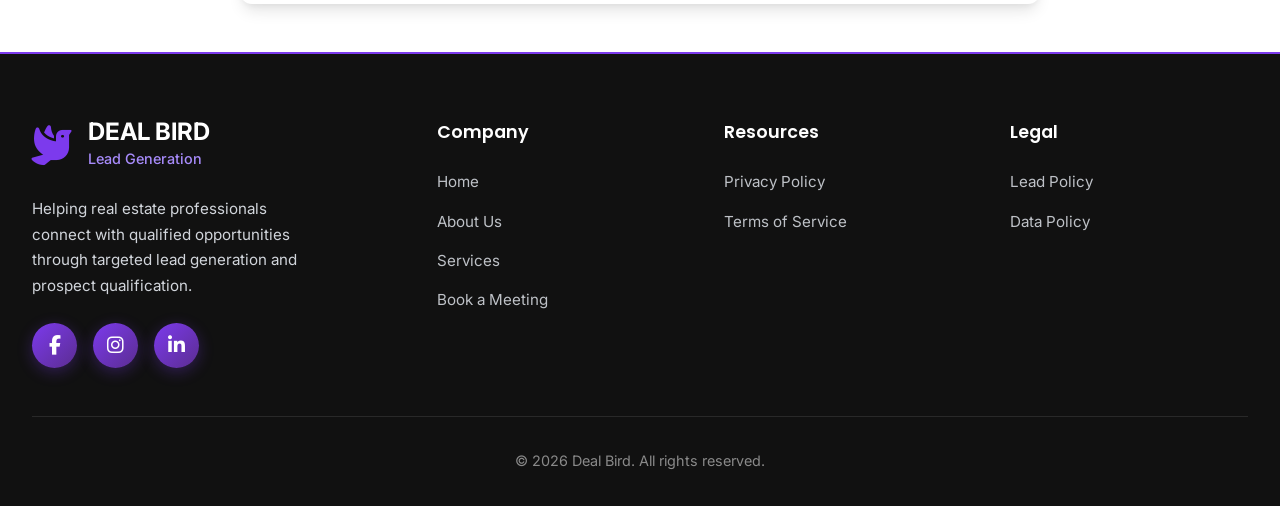
==== commit b725ac61: "Add files via upload" ====
--- a/index.html
+++ b/index.html
@@ -9,6 +9,9 @@
     <meta name="author" content="Deal Bird">
     <meta name="robots" content="index, follow">
     <meta name="theme-color" content="#8E24AA">
+    
+    <!-- Performance Hints -->
+    <meta http-equiv="X-DNS-Prefetch-Control" content="on">
     
     <!-- Open Graph / Facebook -->
     <meta property="og:type" content="website">
@@ -45,7 +48,7 @@
     <nav class="navbar">
         <div class="nav-container">
             <div class="logo">
-                <img src="assets/logo.ico" alt="Deal Bird Logo" class="logo-img" width="48" height="48">
+                <img src="assets/logo.ico" alt="Deal Bird Logo" class="logo-img" width="48" height="48" decoding="async">
             </div>
             <ul class="nav-menu">
                 <li><a href="#home">Home</a></li>
@@ -68,7 +71,7 @@
         <div class="hero-container">
             <div class="hero-left">
                 <div class="hero-brand">
-                    <img src="assets/logo.ico" alt="Deal Bird Logo" class="hero-logo" width="64" height="64">
+                    <img src="assets/logo.ico" alt="Deal Bird Logo" class="hero-logo" width="64" height="64" decoding="async">
                     <span class="hero-brand-name">DEAL BIRD</span>
                 </div>
                 <h1 class="hero-title">
@@ -106,7 +109,7 @@
                 <div class="hero-purple-line-2"></div>
                 <div class="hero-geo-dots"></div>
                 <div class="hero-image-wrapper">
-                    <img src="assets/background.jpg" alt="Luxury Home" class="hero-image" width="600" height="400" fetchpriority="high">
+                    <img src="assets/background.jpg" alt="Luxury Home" class="hero-image" width="600" height="400" fetchpriority="high" decoding="async">
                 </div>
             </div>
         </div>
@@ -170,7 +173,7 @@
                 <p>Deal Bird is a results-driven lead generation agency founded in 2025. We specialize in helping US-market clients—including real estate, wholesale, ADU construction, home improvement, cleaning services, roofing, solar, and more, by delivering high-quality and exclusive leads tailored to each business's goals. Our team focuses on quality, communication, and consistency to help clients close more deals and grow faster.</p>
             </div>
             <div class="about-image">
-                <img src="https://images.unsplash.com/photo-1556761175-5973dc0f32e7?w=600&h=400&fit=crop" alt="Team Meeting" width="600" height="400" loading="lazy">
+                <img src="https://images.unsplash.com/photo-1556761175-5973dc0f32e7?w=600&h=400&fit=crop" alt="Team Meeting" width="600" height="400" loading="lazy" decoding="async">
             </div>
         </div>
     </section>
@@ -276,7 +279,7 @@
                         <i class="fas fa-phone-volume"></i>
                     </div>
                     <h3>ADU LEADS</h3>
-                    <audio controls>
+                    <audio controls preload="none">
                         <source src="assets/ADU Lead.mp3" type="audio/mpeg">
                         Your browser does not support the audio element.
                     </audio>
@@ -286,7 +289,7 @@
                         <i class="fas fa-home"></i>
                     </div>
                     <h3>HOME IMPROVEMENT</h3>
-                    <audio controls>
+                    <audio controls preload="none">
                         <source src="assets/Home Improvement.mpeg" type="audio/mpeg">
                         Your browser does not support the audio element.
                     </audio>
@@ -296,7 +299,7 @@
                         <i class="fas fa-building"></i>
                     </div>
                     <h3>REAL ESTATE</h3>
-                    <audio controls>
+                    <audio controls preload="none">
                         <source src="assets/Realestate.mp3" type="audio/mpeg">
                         Your browser does not support the audio element.
                     </audio>
@@ -306,7 +309,7 @@
                         <i class="fas fa-tools"></i>
                     </div>
                     <h3>ROOFING LEADS</h3>
-                    <audio controls>
+                    <audio controls preload="none">
                         <source src="assets/roofing lead.mp3" type="audio/mpeg">
                         Your browser does not support the audio element.
                     </audio>
--- a/styles.css
+++ b/styles.css
@@ -31,6 +31,7 @@
     -webkit-font-smoothing: antialiased;
     -moz-osx-font-smoothing: grayscale;
     min-height: 100vh;
+    text-rendering: optimizeSpeed;
 }
 
 h1, h2, h3, h4, h5, h6 {
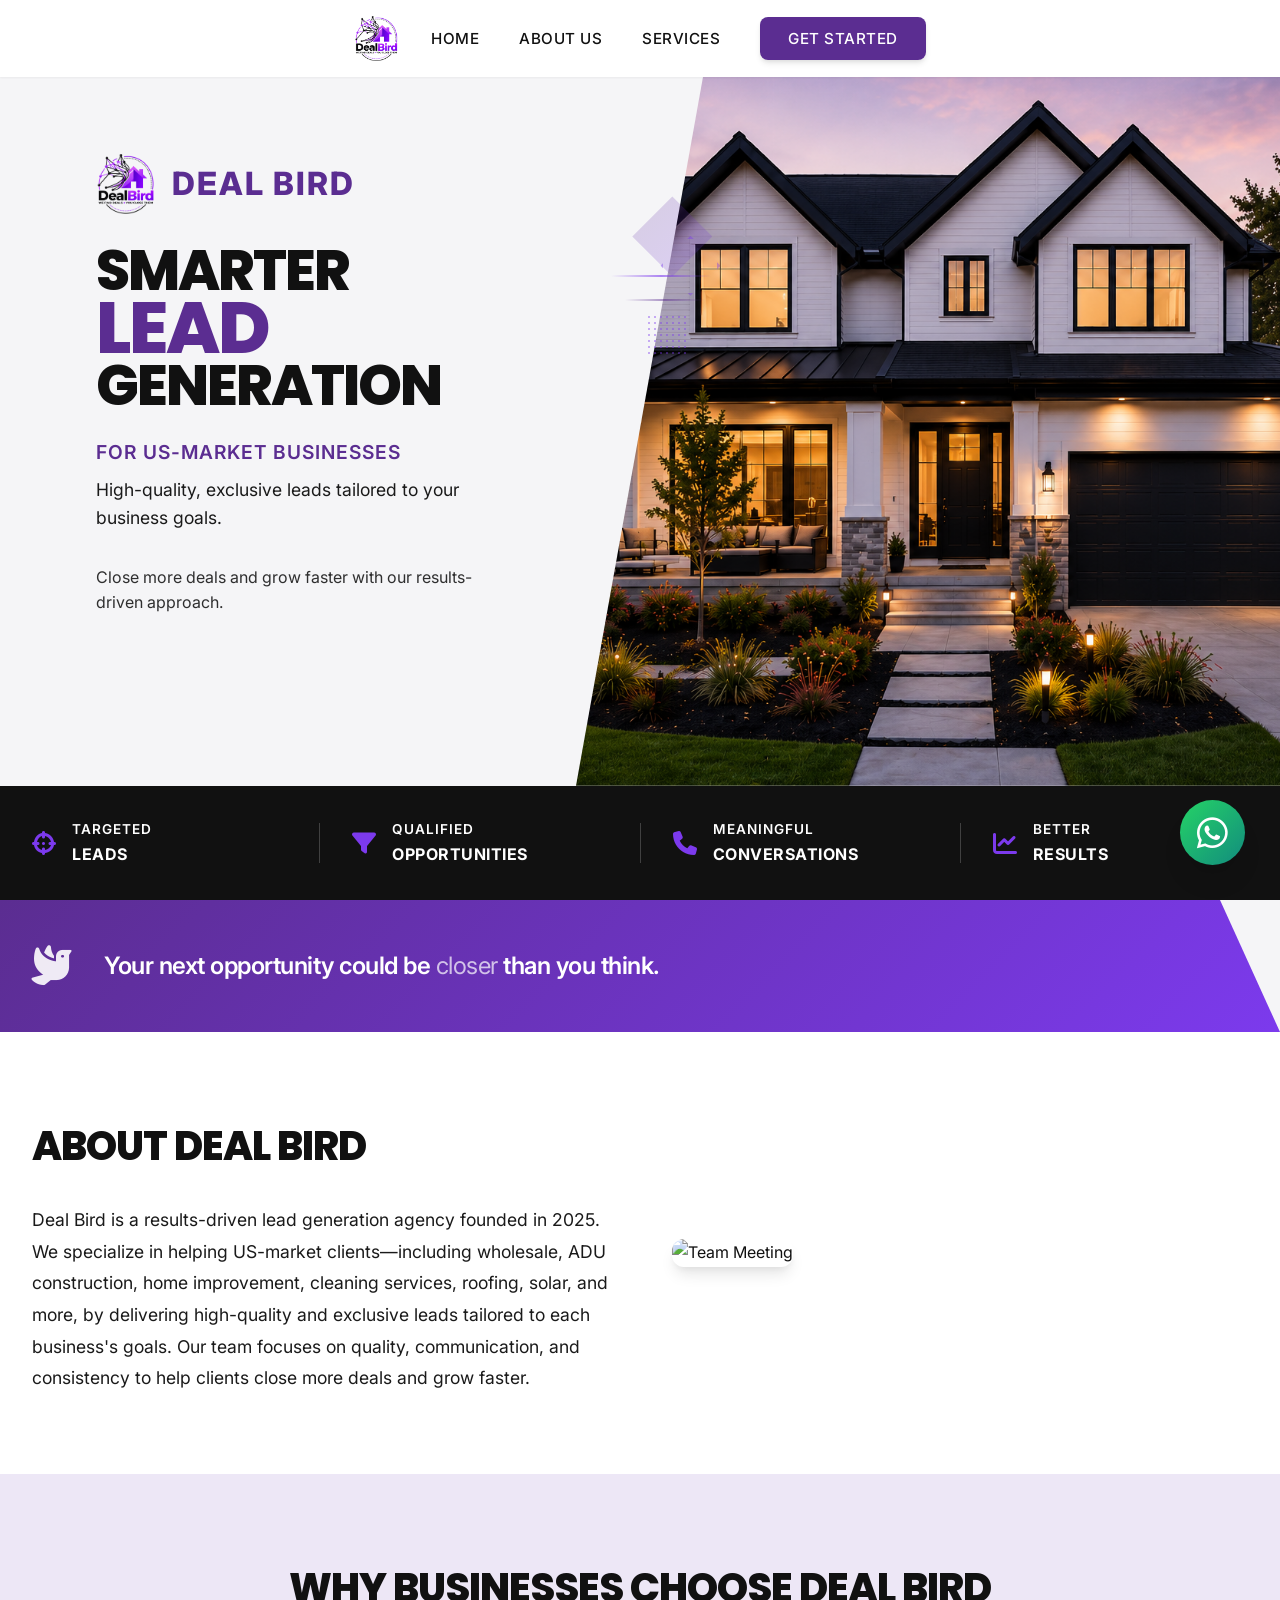
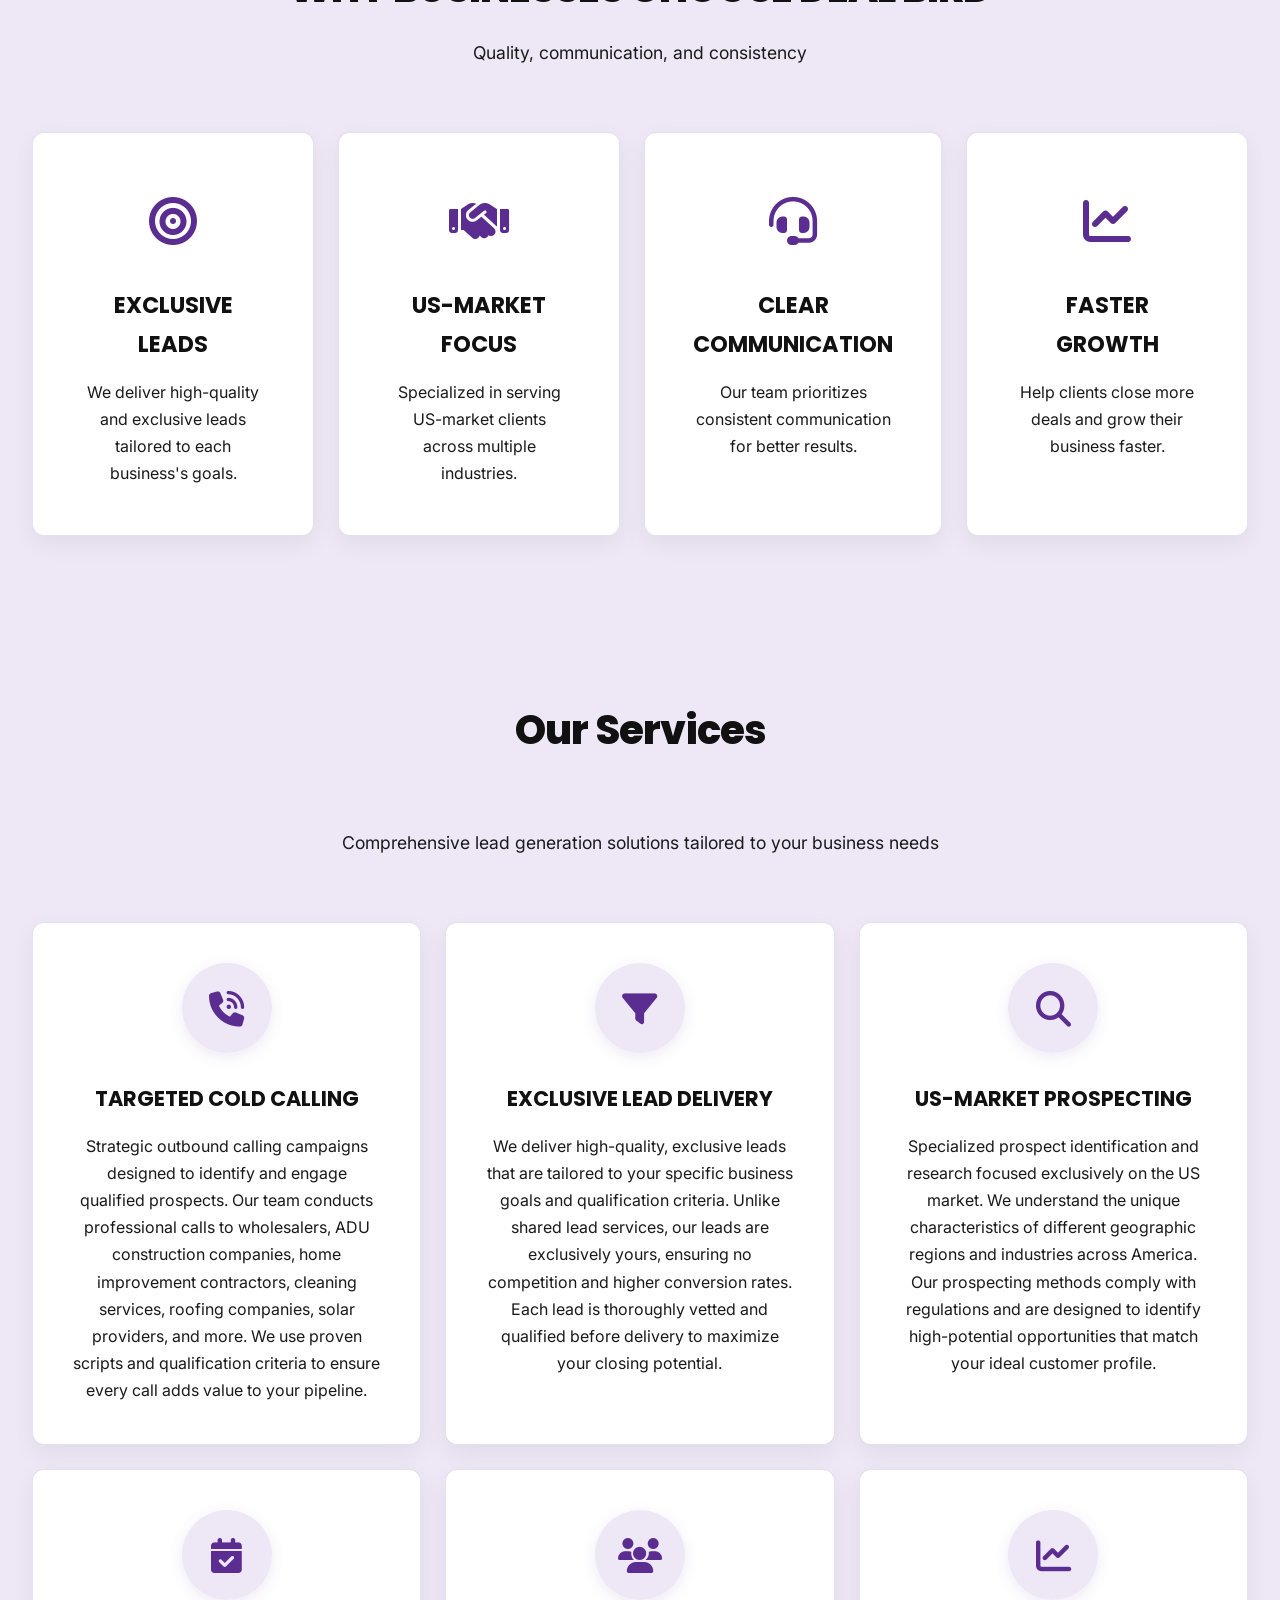
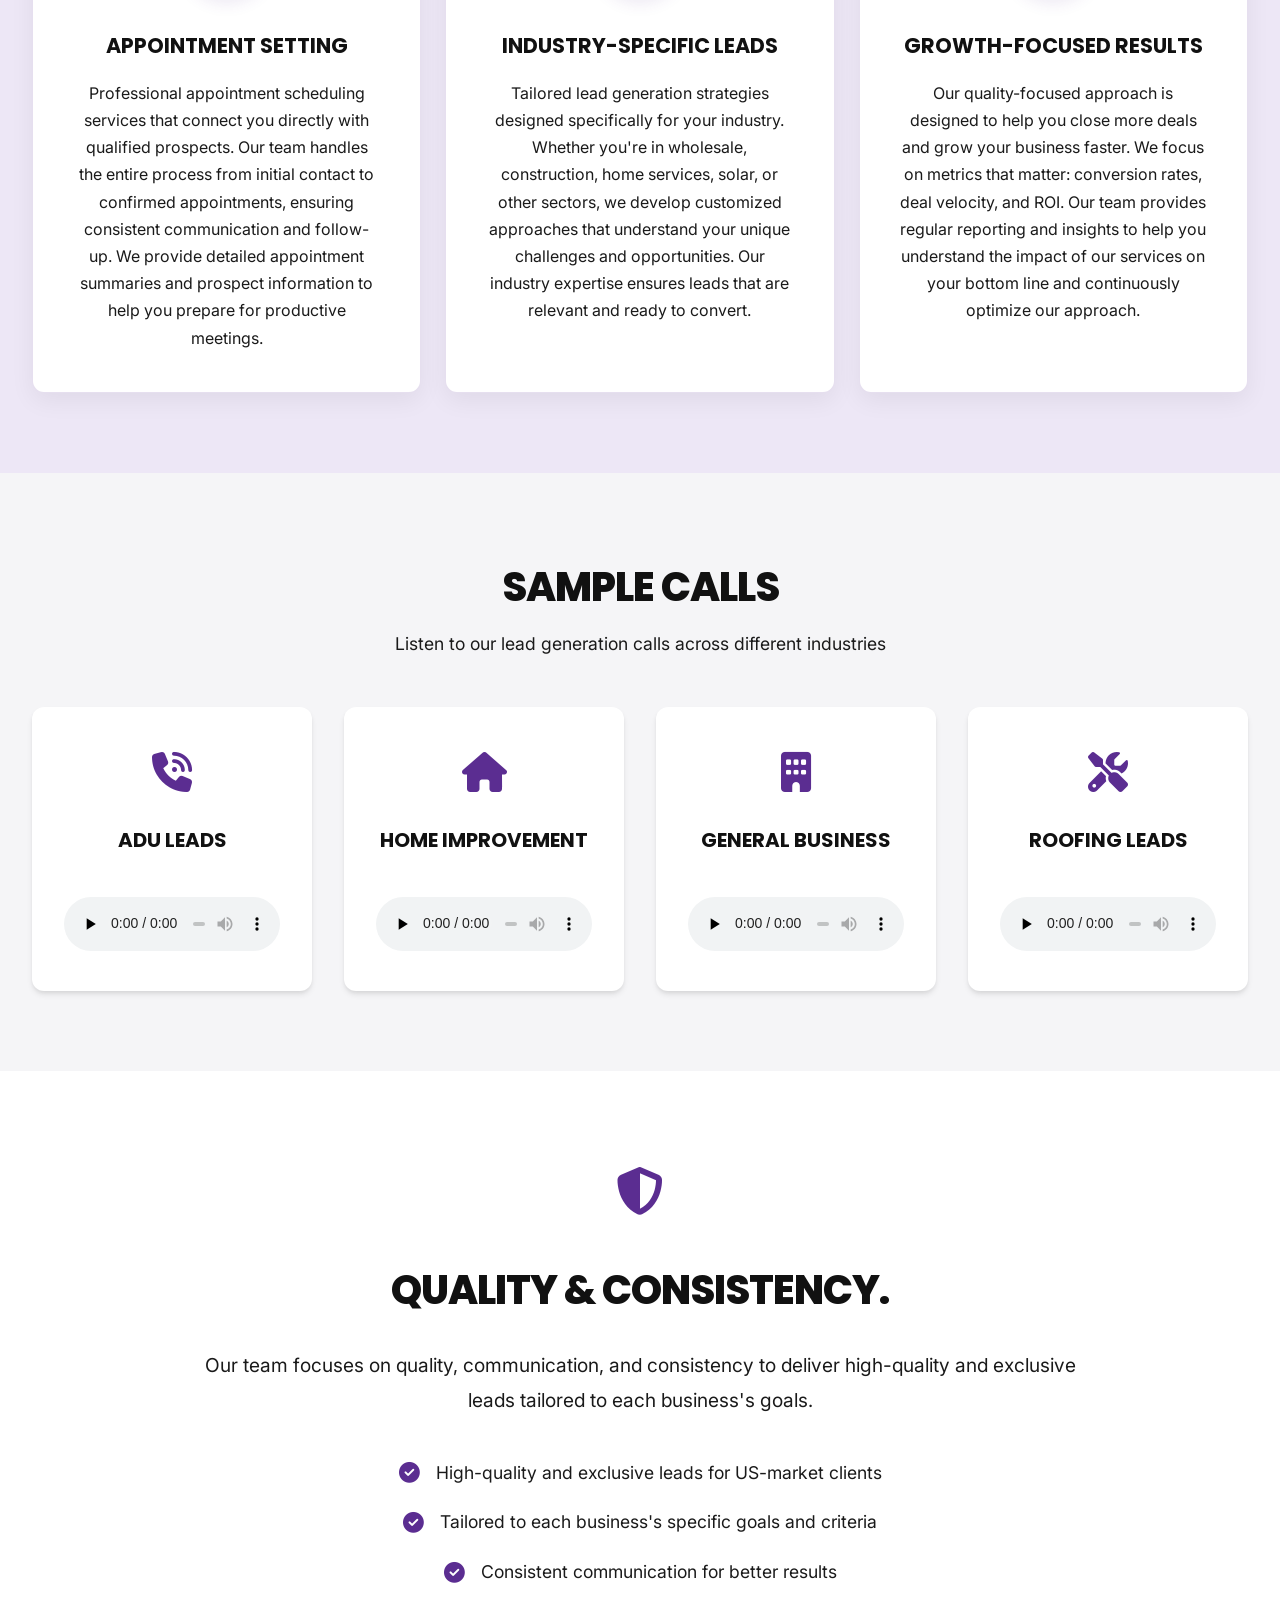
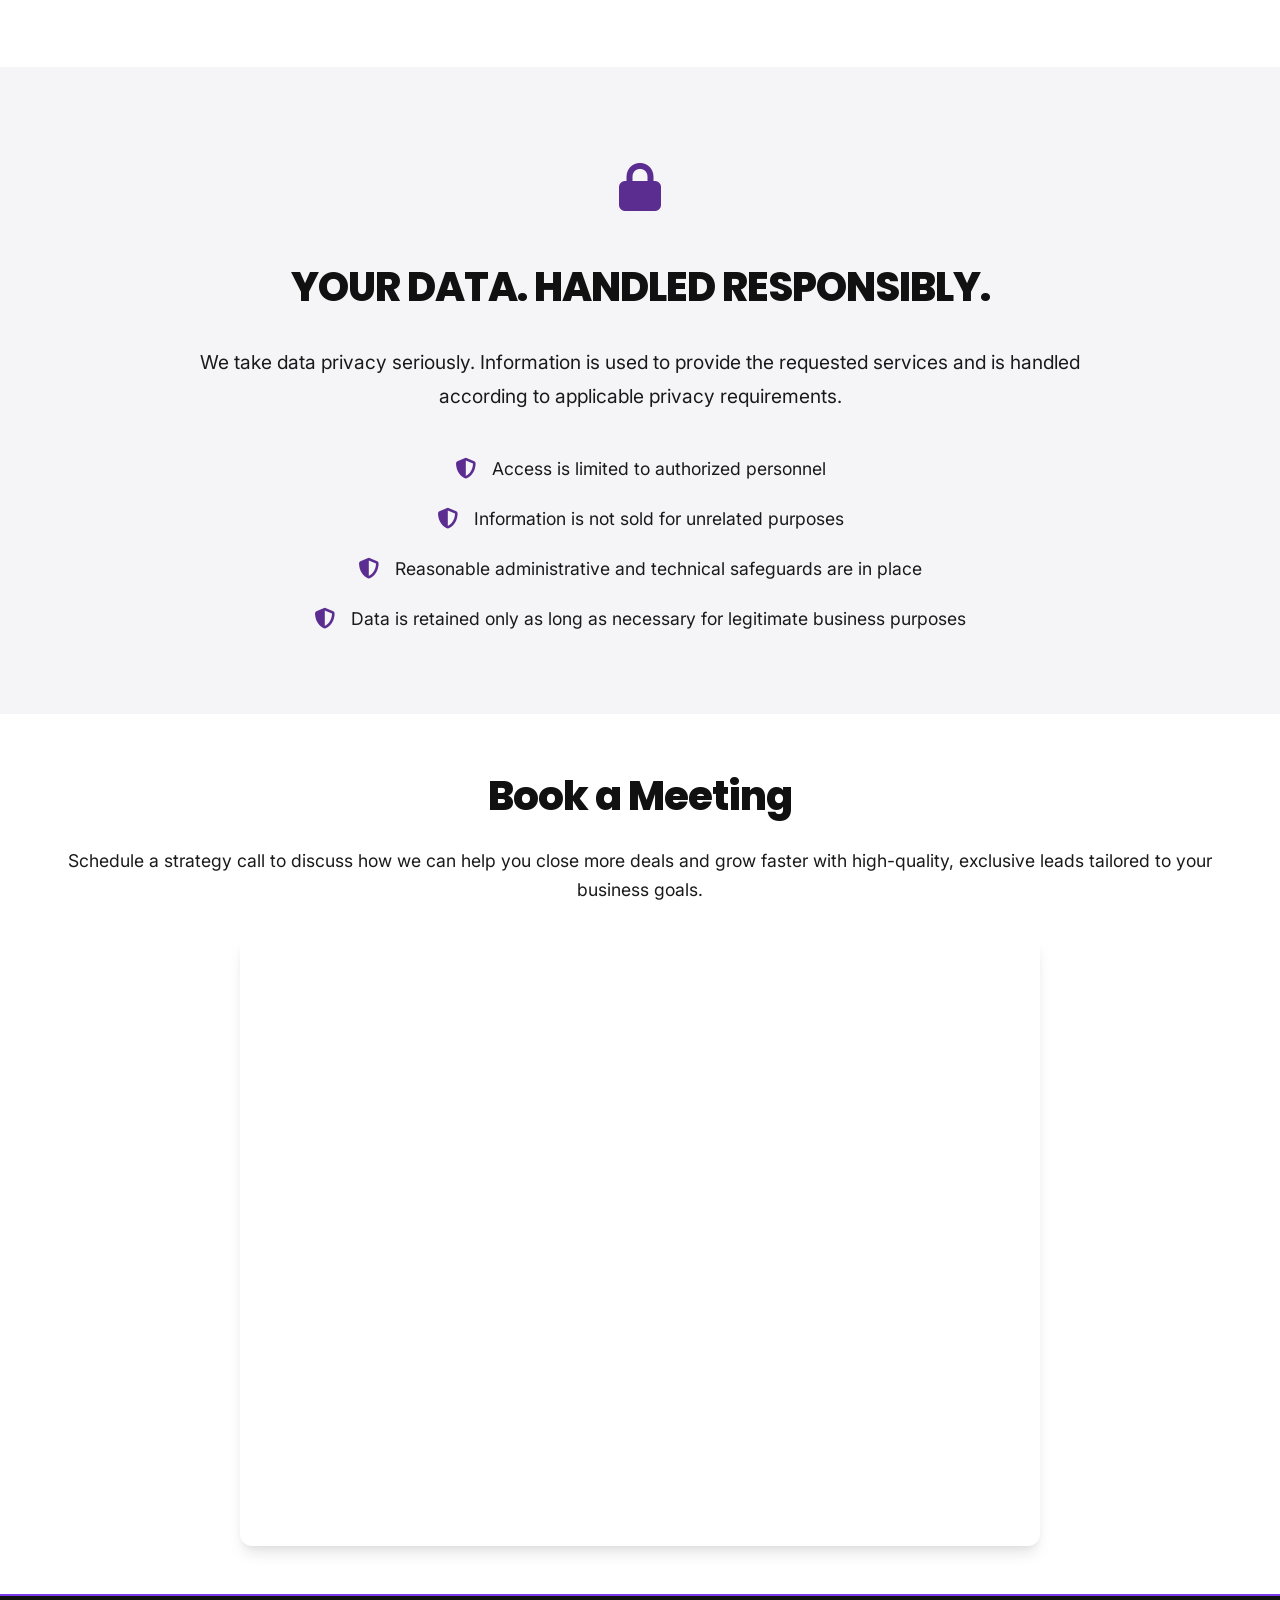
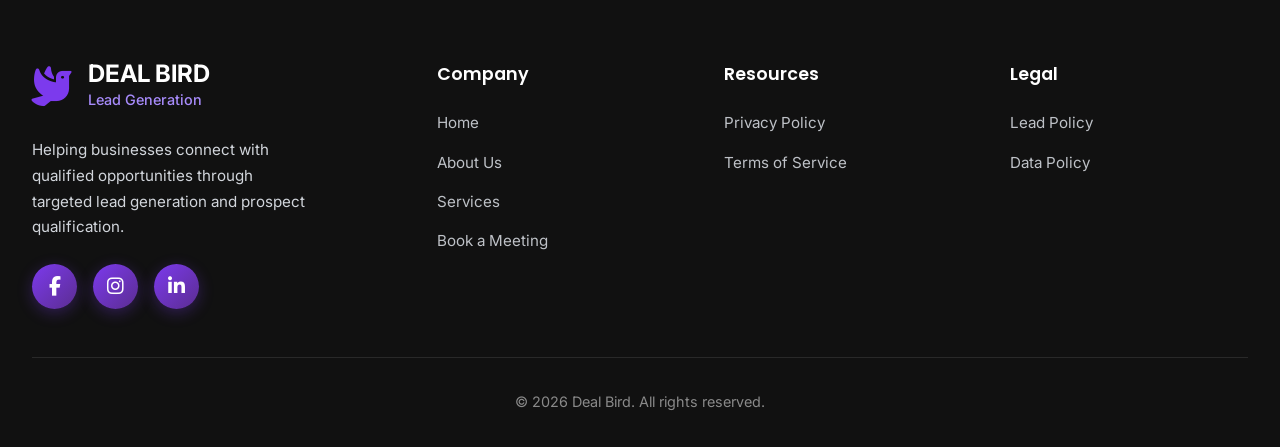
==== commit fc95c96b: "Add files via upload" ====
--- a/index.html
+++ b/index.html
@@ -3,9 +3,9 @@
 <head>
     <meta charset="UTF-8">
     <meta name="viewport" content="width=device-width, initial-scale=1.0">
-    <title>Deal Bird | Real Estate Lead Generation & Cold Calling Services</title>
-    <meta name="description" content="Deal Bird helps real estate professionals connect with qualified opportunities through targeted lead generation, cold calling and prospect qualification. Exclusive real estate leads for US-market businesses.">
-    <meta name="keywords" content="real estate leads, cold calling real estate, real estate lead generation, exclusive leads, prospect qualification, US market leads, real estate investing leads, wholesale leads, ADU construction leads, home improvement leads, roofing leads, solar leads, appointment setting, lead generation services">
+    <title>Deal Bird | Lead Generation & Cold Calling Services</title>
+    <meta name="description" content="Deal Bird helps businesses connect with qualified opportunities through targeted lead generation, cold calling and prospect qualification. Exclusive leads for US-market businesses.">
+    <meta name="keywords" content="lead generation, cold calling services, exclusive leads, prospect qualification, US market leads, business leads, wholesale leads, ADU construction leads, home improvement leads, roofing leads, solar leads, appointment setting, lead generation services">
     <meta name="author" content="Deal Bird">
     <meta name="robots" content="index, follow">
     <meta name="theme-color" content="#8E24AA">
@@ -16,15 +16,15 @@
     <!-- Open Graph / Facebook -->
     <meta property="og:type" content="website">
     <meta property="og:url" content="https://dealbird-us.com/">
-    <meta property="og:title" content="Deal Bird | Real Estate Lead Generation & Cold Calling Services">
-    <meta property="og:description" content="Deal Bird helps real estate professionals connect with qualified opportunities through targeted lead generation, cold calling and prospect qualification. Exclusive real estate leads for US-market businesses.">
+    <meta property="og:title" content="Deal Bird | Lead Generation & Cold Calling Services">
+    <meta property="og:description" content="Deal Bird helps businesses connect with qualified opportunities through targeted lead generation, cold calling and prospect qualification. Exclusive leads for US-market businesses.">
     <meta property="og:image" content="https://dealbird-us.com/assets/logo.ico">
     
     <!-- Twitter -->
     <meta property="twitter:card" content="summary_large_image">
     <meta property="twitter:url" content="https://dealbird-us.com/">
-    <meta property="twitter:title" content="Deal Bird | Real Estate Lead Generation & Cold Calling Services">
-    <meta property="twitter:description" content="Deal Bird helps real estate professionals connect with qualified opportunities through targeted lead generation, cold calling and prospect qualification. Exclusive real estate leads for US-market businesses.">
+    <meta property="twitter:title" content="Deal Bird | Lead Generation & Cold Calling Services">
+    <meta property="twitter:description" content="Deal Bird helps businesses connect with qualified opportunities through targeted lead generation, cold calling and prospect qualification. Exclusive leads for US-market businesses.">
     <meta property="twitter:image" content="https://dealbird-us.com/assets/logo.ico">
     
     <!-- Canonical URL -->
@@ -92,8 +92,8 @@
   var target = document.currentScript;
   window.addEventListener('load', function() {
     calendar.schedulingButton.load({
-      url: 'https://calendar.google.com/calendar/appointments/schedules/AcZssZ2p82bOeeBpddSnozGxXfjuK-v0FBzUggP9d746LVMNVBGsROyrPAqVVKRMKeIdL76BM6XuVFI8?gv=true',
-      color: '#8E24AA',
+      url: 'https://calendar.google.com/calendar/appointments/schedules/AcZssZ1bgN9jqNAFH7MvLUP24mowKQjCGGmsP_CYnEMprX42NLyq_QxZxS1ffIwmi4CDVP7gYCTqoqCZ?gv=true',
+      color: '#3F51B5',
       label: 'Book an appointment',
       target,
     });
@@ -170,7 +170,7 @@
         <div class="about-container">
             <div class="about-content">
                 <h2>ABOUT DEAL BIRD</h2>
-                <p>Deal Bird is a results-driven lead generation agency founded in 2025. We specialize in helping US-market clients—including real estate, wholesale, ADU construction, home improvement, cleaning services, roofing, solar, and more, by delivering high-quality and exclusive leads tailored to each business's goals. Our team focuses on quality, communication, and consistency to help clients close more deals and grow faster.</p>
+                <p>Deal Bird is a results-driven lead generation agency founded in 2025. We specialize in helping US-market clients—including wholesale, ADU construction, home improvement, cleaning services, roofing, solar, and more, by delivering high-quality and exclusive leads tailored to each business's goals. Our team focuses on quality, communication, and consistency to help clients close more deals and grow faster.</p>
             </div>
             <div class="about-image">
                 <img src="https://images.unsplash.com/photo-1556761175-5973dc0f32e7?w=600&h=400&fit=crop" alt="Team Meeting" width="600" height="400" loading="lazy" decoding="async">
@@ -227,7 +227,7 @@
                         <i class="fas fa-phone-volume"></i>
                     </div>
                     <h3>TARGETED COLD CALLING</h3>
-                    <p>Strategic outbound calling campaigns designed to identify and engage qualified prospects. Our team conducts professional calls to real estate investors, wholesalers, ADU construction companies, home improvement contractors, cleaning services, roofing companies, solar providers, and more. We use proven scripts and qualification criteria to ensure every call adds value to your pipeline.</p>
+                    <p>Strategic outbound calling campaigns designed to identify and engage qualified prospects. Our team conducts professional calls to wholesalers, ADU construction companies, home improvement contractors, cleaning services, roofing companies, solar providers, and more. We use proven scripts and qualification criteria to ensure every call adds value to your pipeline.</p>
                 </div>
                 <div class="service-card">
                     <div class="service-icon">
@@ -255,7 +255,7 @@
                         <i class="fas fa-users"></i>
                     </div>
                     <h3>INDUSTRY-SPECIFIC LEADS</h3>
-                    <p>Tailored lead generation strategies designed specifically for your industry. Whether you're in real estate, wholesale, construction, home services, solar, or other sectors, we develop customized approaches that understand your unique challenges and opportunities. Our industry expertise ensures leads that are relevant and ready to convert.</p>
+                    <p>Tailored lead generation strategies designed specifically for your industry. Whether you're in wholesale, construction, home services, solar, or other sectors, we develop customized approaches that understand your unique challenges and opportunities. Our industry expertise ensures leads that are relevant and ready to convert.</p>
                 </div>
                 <div class="service-card">
                     <div class="service-icon">
@@ -298,7 +298,7 @@
                     <div class="sample-call-icon">
                         <i class="fas fa-building"></i>
                     </div>
-                    <h3>REAL ESTATE</h3>
+                    <h3>GENERAL BUSINESS</h3>
                     <audio controls preload="none">
                         <source src="assets/Realestate.mp3" type="audio/mpeg">
                         Your browser does not support the audio element.
@@ -383,7 +383,7 @@
             <p>Schedule a strategy call to discuss how we can help you close more deals and grow faster with high-quality, exclusive leads tailored to your business goals.</p>
             <div class="booking-iframe">
                 <!-- Google Calendar Appointment Scheduling begin -->
-<iframe src="https://calendar.google.com/calendar/appointments/schedules/AcZssZ2p82bOeeBpddSnozGxXfjuK-v0FBzUggP9d746LVMNVBGsROyrPAqVVKRMKeIdL76BM6XuVFI8?gv=true&hl=en" style="border: 0" width="100%" height="600" frameborder="0" title="Google Calendar Booking"></iframe>
+<iframe src="https://calendar.google.com/calendar/appointments/schedules/AcZssZ1bgN9jqNAFH7MvLUP24mowKQjCGGmsP_CYnEMprX42NLyq_QxZxS1ffIwmi4CDVP7gYCTqoqCZ?gv=true&hl=en" style="border: 0" width="100%" height="600" frameborder="0" title="Google Calendar Booking"></iframe>
 <!-- end Google Calendar Appointment Scheduling -->
             </div>
         </div>
@@ -401,7 +401,7 @@
                             <span class="footer-logo-tagline">Lead Generation</span>
                         </div>
                     </div>
-                    <p class="footer-description">Helping real estate professionals connect with qualified opportunities through targeted lead generation and prospect qualification.</p>
+                    <p class="footer-description">Helping businesses connect with qualified opportunities through targeted lead generation and prospect qualification.</p>
                     <div class="social-links">
                         <a href="https://www.facebook.com/profile.php?id=61592684417200" target="_blank" class="social-link" aria-label="Facebook">
                             <i class="fab fa-facebook-f"></i>
